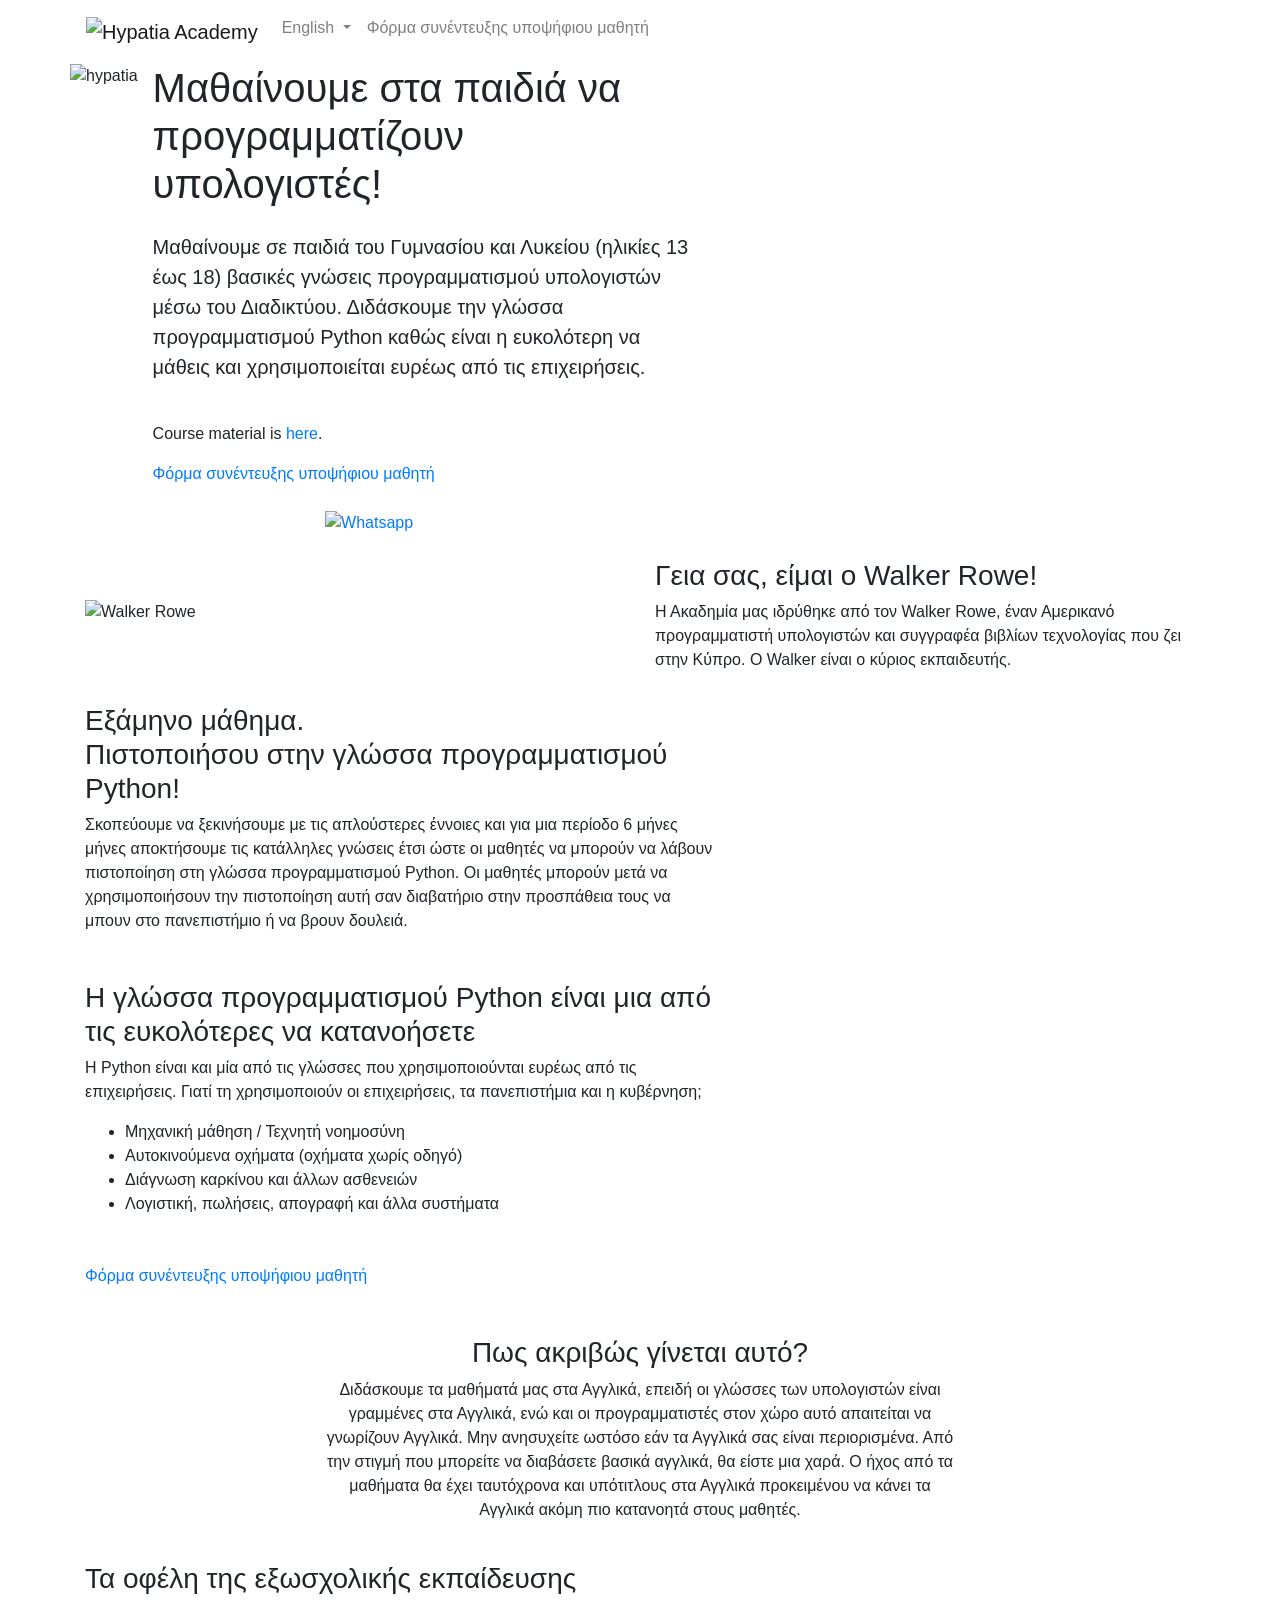
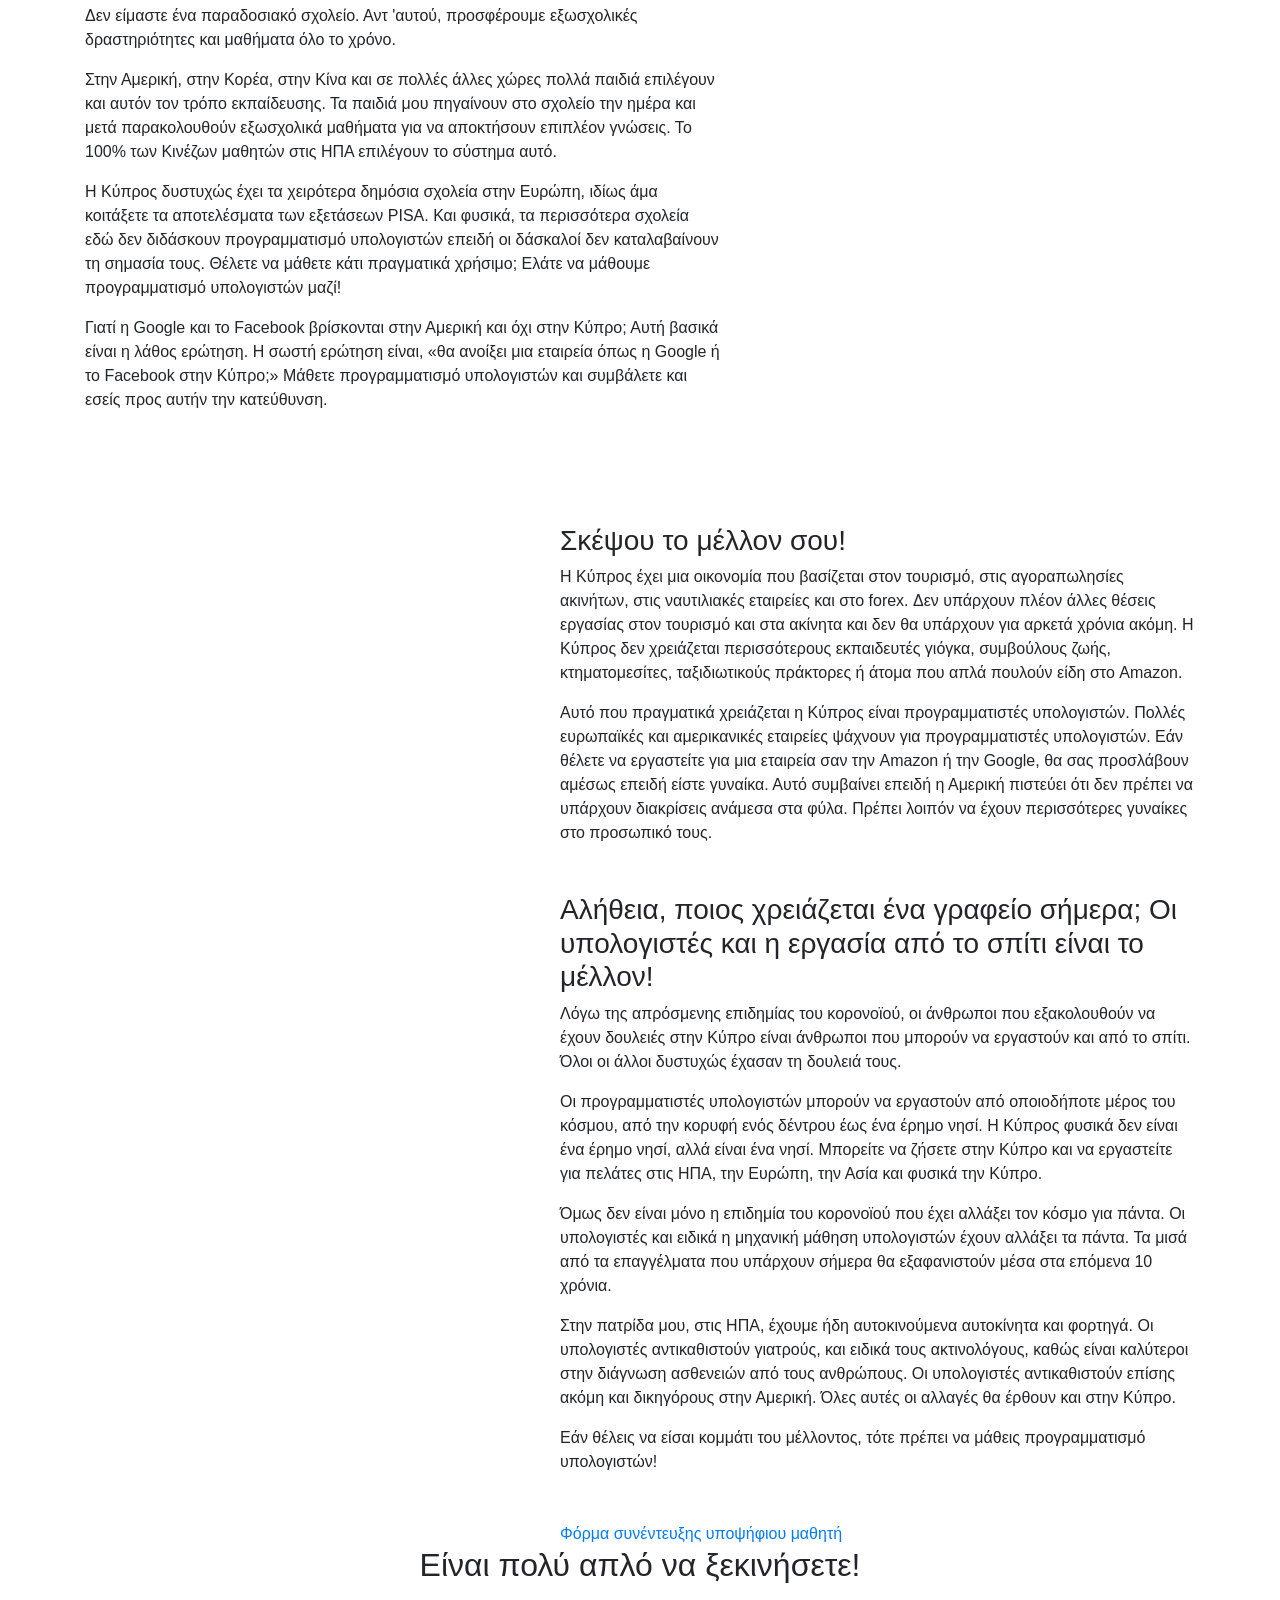
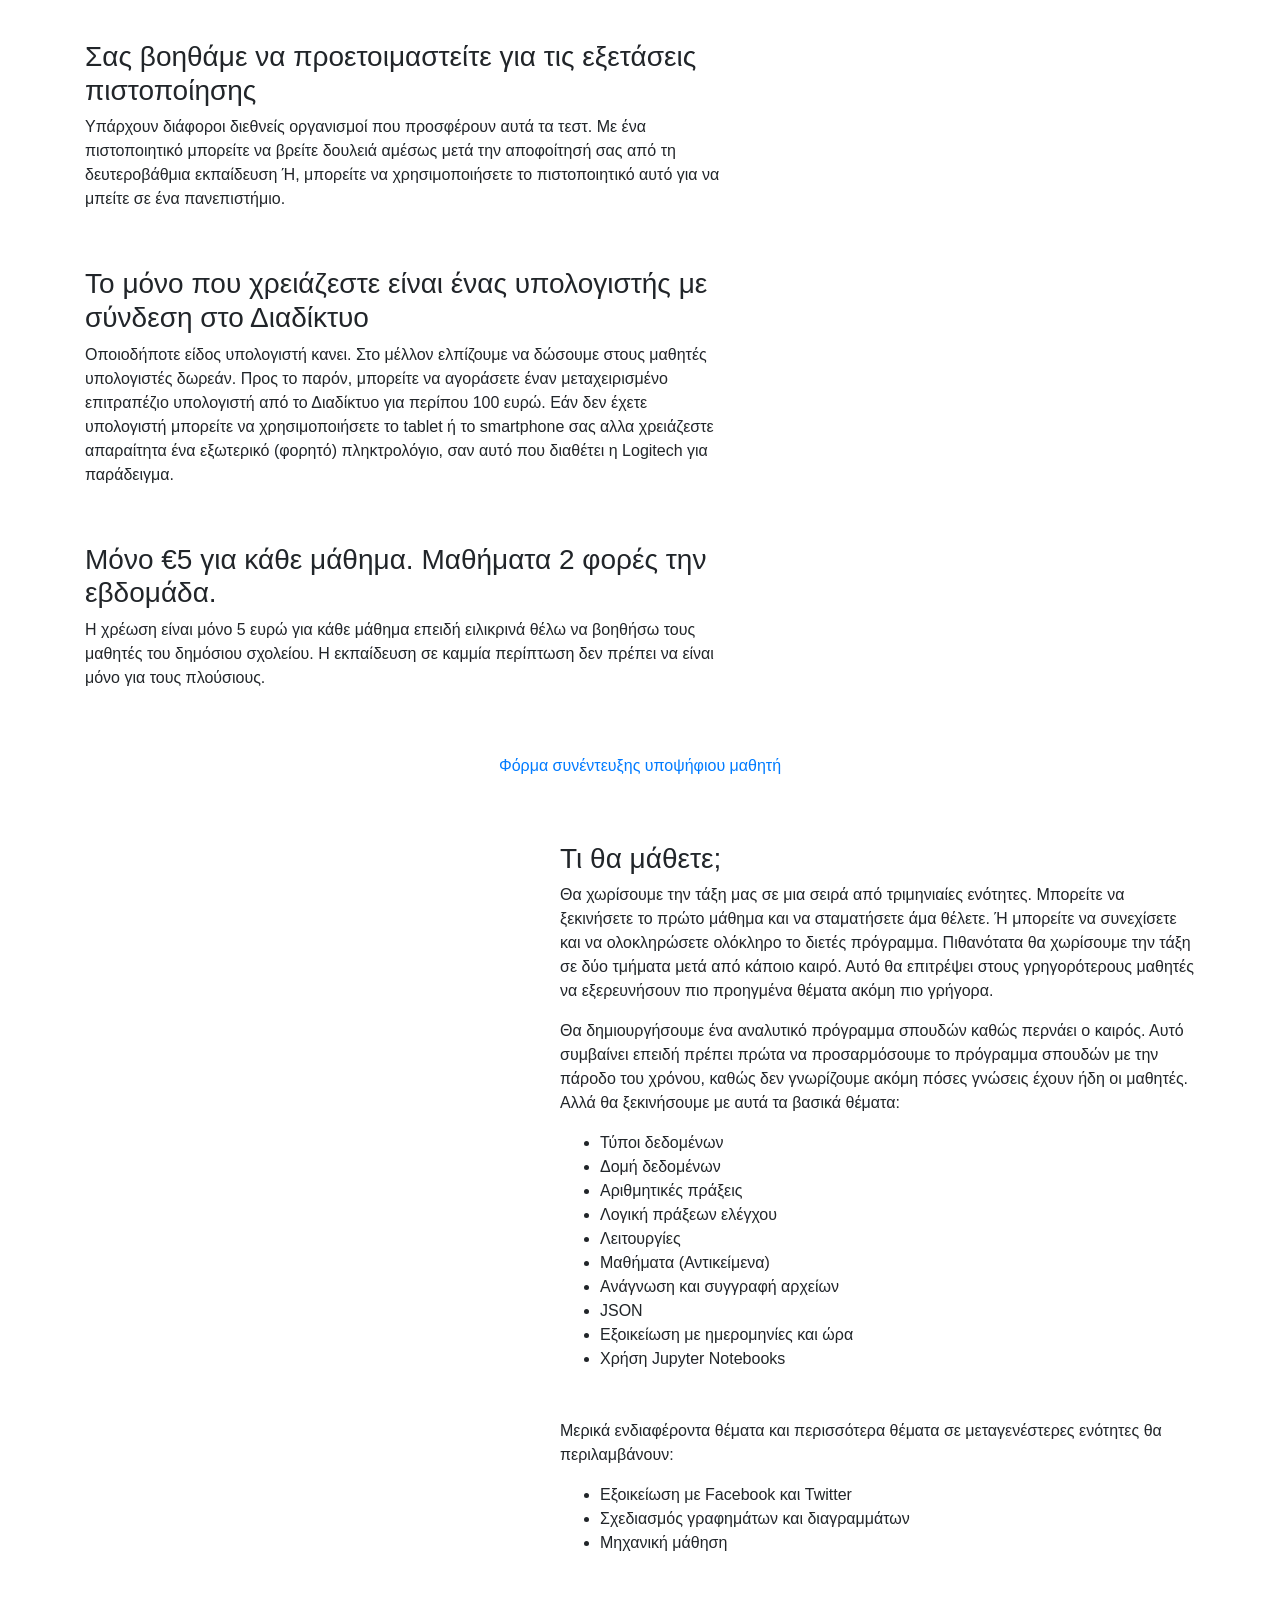
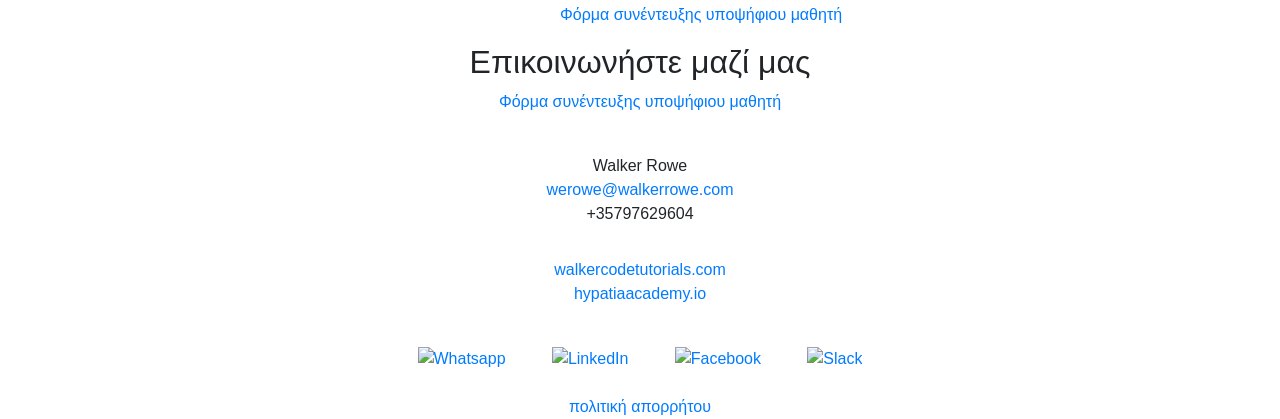
==== index.html @ 3df79c09 "Add files via upload" ====
<!doctype html>
<html lang="el">

<head>
    <!-- Required meta tags -->
    <meta charset="utf-8">
    <meta name="viewport" content="width=device-width, initial-scale=1, shrink-to-fit=no">

    <!-- Bootstrap CSS -->
    <link rel="stylesheet" href="https://stackpath.bootstrapcdn.com/bootstrap/4.4.1/css/bootstrap.min.css" integrity="sha384-Vkoo8x4CGsO3+Hhxv8T/Q5PaXtkKtu6ug5TOeNV6gBiFeWPGFN9MuhOf23Q9Ifjh" crossorigin="anonymous">

    <link rel="stylesheet" href="./css/style.css">

    <title>Hypatia Academy</title>
</head>

<body>
    <header class="bg-tan">
        <nav class="navbar navbar-light navbar-hypatia navbar-expand-md container">
            <a class="navbar-brand" href="#"><img src="./img/logo.png" alt="Hypatia Academy" class="img-fluid d-inline-block align-top"></a>
            <button class="navbar-toggler" type="button" data-toggle="collapse" data-target="#navbarSupportedContent" aria-controls="navbarSupportedContent" aria-expanded="false" aria-label="Toggle navigation">
                <span><svg viewBox="0 0 100 80" width="40" height="40" fill="#3d5a62">
                        <rect width="100" height="10"></rect>
                        <rect y="30" width="100" height="10"></rect>
                        <rect y="60" width="100" height="10"></rect>
                    </svg></span>
            </button>

            <div class="collapse navbar-collapse" id="navbarSupportedContent">
                <ul class="navbar-nav">
                    <li class="nav-item dropdown mb-2">
                        <a class="nav-link dropdown-toggle" href="#" id="navbarDropdown" role="button" data-toggle="dropdown" aria-haspopup="true" aria-expanded="false">
                            English
                        </a>
                        <div class="dropdown-menu" aria-labelledby="navbarDropdown">
                            <a class="dropdown-item active" href="index.html">Ελληνικά</a>
                            <a class="dropdown-item" href="./en/index.html">English</a>
                        </div>
                    </li>
                    <li class="nav-item">
                        <a class="nav-link signup" href="https://docs.google.com/forms/d/e/1FAIpQLSdunF0S2aaWxjip0yh989nvvklVRr_bDWnC74IjUHUV6cPUnQ/viewform" target="_blank">Φόρμα συνέντευξης υποψήφιου μαθητή</a>
                    </li>
                </ul>
            </div>
        </nav>
    </header>
    <main>
        <section class="bg-tan" id="hero">
            <div class="container">
                <div class="row">
                    <img src="./img/hypatia.png" alt="hypatia" class="img-hypatia">
                    <div class="col-12 col-lg-6 my-auto">
                        <h1>Μαθαίνουμε στα παιδιά να προγραμματίζουν υπολογιστές!</h1>
                        <p class="pt-3 pb-4 lead">Μαθαίνουμε σε παιδιά του Γυμνασίου και Λυκείου (ηλικίες 13 έως 18) βασικές γνώσεις προγραμματισμού υπολογιστών μέσω του Διαδικτύου. Διδάσκουμε την γλώσσα προγραμματισμού Python καθώς είναι η ευκολότερη να μάθεις και χρησιμοποιείται ευρέως από τις επιχειρήσεις.</p>
<p class="cta">Course material is <a href="https://github.com/werowe/HypatiaAcademy">here</a>.</p>
                        <a class="signup" href="https://docs.google.com/forms/d/e/1FAIpQLSdunF0S2aaWxjip0yh989nvvklVRr_bDWnC74IjUHUV6cPUnQ/viewform" target="_blank">Φόρμα συνέντευξης υποψήφιου μαθητή</a>
                   <div id="social" class="d-flex justify-content-between col-12 col-md-5 mx-auto mt-4">
                    <a href="https://wa.me/35797629604" target="_blank"><img src="../img/green-whatsapp.svg" alt="Whatsapp"></a> 
</div>
                </div>
            </div>
        </section>
        <section class="bg-blue">
            <div class="container">
                <div class="row">
                    <div class="col-9 col-lg-5 m-auto"><img src="./img/walker.jpeg" class="img-fluid" alt="Walker Rowe"></div>
                    <div class="col-12 col-lg-6 offset-lg-1 d-flex mt-4">
                        <div class="my-auto">
                            <h3>Γεια σας, είμαι ο Walker Rowe!</h3>
                            <p>Η Ακαδημία μας ιδρύθηκε από τον Walker Rowe, έναν Αμερικανό προγραμματιστή υπολογιστών και συγγραφέα βιβλίων τεχνολογίας που ζει στην Κύπρο. Ο Walker είναι ο κύριος εκπαιδευτής.</p>
                        </div>
                    </div>
                </div>
            </div>
        </section>
        <section id="python">
            <div class="container">
                <div class="row">
                    <div class="col-12 col-lg-7">
                        <div class="pt-3 pb-5">
                            <h3>Εξάμηνο μάθημα.<br>
                                Πιστοποιήσου στην γλώσσα προγραμματισμού Python!</h3>
                            <p>Σκοπεύουμε να ξεκινήσουμε με τις απλούστερες έννοιες και για μια περίοδο 6 μήνες μήνες αποκτήσουμε τις κατάλληλες γνώσεις έτσι ώστε οι μαθητές να μπορούν να λάβουν πιστοποίηση στη γλώσσα προγραμματισμού Python. Οι μαθητές μπορούν μετά να χρησιμοποιήσουν την πιστοποίηση αυτή σαν διαβατήριο στην προσπάθεια τους να μπουν στο πανεπιστήμιο ή να βρουν δουλειά.</p>
                            <h3 class="mt-5">Η γλώσσα προγραμματισμού Python είναι μια από τις ευκολότερες να κατανοήσετε</h3>
                            <p>Η Python είναι και μία από τις γλώσσες που χρησιμοποιούνται ευρέως από τις επιχειρήσεις. Γιατί τη χρησιμοποιούν οι επιχειρήσεις, τα πανεπιστήμια και η κυβέρνηση;</p>
                            <ul class="mb-5">
                                <li>Μηχανική μάθηση / Τεχνητή νοημοσύνη</li>
                                <li>Αυτοκινούμενα οχήματα (οχήματα χωρίς οδηγό)</li>
                                <li>Διάγνωση καρκίνου και άλλων ασθενειών</li>
                                <li>Λογιστική, πωλήσεις, απογραφή και άλλα συστήματα</li>
                            </ul>
                            <a class="signup" href="https://docs.google.com/forms/d/e/1FAIpQLSdunF0S2aaWxjip0yh989nvvklVRr_bDWnC74IjUHUV6cPUnQ/viewform" target="_blank">Φόρμα συνέντευξης υποψήφιου μαθητή</a>
                        </div>
                    </div>
 	<img src="img/girlcomputer.png" alt="" class="img-girl">
                </div>
            </div>
        </section>
        <section>
            <div class="container">
                <div class="row">
                    <div class="col-12 col-lg-7 text-center mx-auto">
                        <h3>Πως ακριβώς γίνεται αυτό?</h3>
                        <p>Διδάσκουμε τα μαθήματά μας στα Αγγλικά, επειδή οι γλώσσες των υπολογιστών είναι γραμμένες στα Αγγλικά, ενώ και οι προγραμματιστές στον χώρο αυτό απαιτείται να γνωρίζουν Αγγλικά. Μην ανησυχείτε ωστόσο εάν τα Αγγλικά σας είναι περιορισμένα. Από την στιγμή που μπορείτε να διαβάσετε βασικά αγγλικά, θα είστε μια χαρά. Ο ήχος από τα μαθήματα θα έχει ταυτόχρονα και υπότιτλους στα Αγγλικά προκειμένου να κάνει τα Αγγλικά ακόμη πιο κατανοητά στους μαθητές.</p>
                    </div>
                </div>
            </div>
        </section>
        <section id="benefits">
            <div class="container">
                <div class="row">
                    <div class="col-12 col-lg-7">
                        <div class="pt-4 pb-5">
                            <h3>Τα οφέλη της εξωσχολικής εκπαίδευσης</h3>
                            <p>Δεν είμαστε ένα παραδοσιακό σχολείο. Αντ 'αυτού, προσφέρουμε εξωσχολικές δραστηριότητες και μαθήματα όλο το χρόνο. </p>
                            <p>Στην Αμερική, στην Κορέα, στην Κίνα και σε πολλές άλλες χώρες πολλά παιδιά επιλέγουν και αυτόν τον τρόπο εκπαίδευσης. Τα παιδιά μου πηγαίνουν στο σχολείο την ημέρα και μετά παρακολουθούν εξωσχολικά μαθήματα για να αποκτήσουν επιπλέον γνώσεις. Το 100% των Κινέζων μαθητών στις ΗΠΑ επιλέγουν το σύστημα αυτό.</p>
                            <p>Η Κύπρος δυστυχώς έχει τα χειρότερα δημόσια σχολεία στην Ευρώπη, ιδίως άμα κοιτάξετε τα αποτελέσματα των εξετάσεων PISA. Και φυσικά, τα περισσότερα σχολεία εδώ δεν διδάσκουν προγραμματισμό υπολογιστών επειδή οι δάσκαλοί δεν καταλαβαίνουν τη σημασία τους. Θέλετε να μάθετε κάτι πραγματικά χρήσιμο; Ελάτε να μάθουμε προγραμματισμό υπολογιστών μαζί!</p>
                            <p>Γιατί η Google και το Facebook βρίσκονται στην Αμερική και όχι στην Κύπρο; Αυτή βασικά είναι η λάθος ερώτηση. Η σωστή ερώτηση είναι, «θα ανοίξει μια εταιρεία όπως η Google ή το Facebook στην Κύπρο;» Μάθετε προγραμματισμό υπολογιστών και συμβάλετε και εσείς προς αυτήν την κατεύθυνση.</p>
                        </div>
                    </div>
 	<img src="img/girlcoder.png" alt="" class="img-girl">
                </div>
            </div>
        </section>
        <section id="future">
            <img src="img/teenager.png" alt="" class="img-left">
            <div class="container">
                <div class="row">
                    <div class="col-12 col-lg-7 ml-auto">
                        <div class="pt-4">
                            <h3>Σκέψου το μέλλον σου!</h3>
                            <p>Η Κύπρος έχει μια οικονομία που βασίζεται στον τουρισμό, στις αγοραπωλησίες ακινήτων, στις ναυτιλιακές εταιρείες και στο forex. Δεν υπάρχουν πλέον άλλες θέσεις εργασίας στον τουρισμό και στα ακίνητα και δεν θα υπάρχουν για αρκετά χρόνια ακόμη. Η Κύπρος δεν χρειάζεται περισσότερους εκπαιδευτές γιόγκα, συμβούλους ζωής, κτηματομεσίτες, ταξιδιωτικούς πράκτορες ή άτομα που απλά πουλούν είδη στο Amazon.</p>
                            <p>Αυτό που πραγματικά χρειάζεται η Κύπρος είναι προγραμματιστές υπολογιστών. Πολλές ευρωπαϊκές και αμερικανικές εταιρείες ψάχνουν για προγραμματιστές υπολογιστών. Εάν θέλετε να εργαστείτε για μια εταιρεία σαν την Amazon ή την Google, θα σας προσλάβουν αμέσως επειδή είστε γυναίκα. Αυτό συμβαίνει επειδή η Αμερική πιστεύει ότι δεν πρέπει να υπάρχουν διακρίσεις ανάμεσα στα φύλα. Πρέπει λοιπόν να έχουν περισσότερες γυναίκες στο προσωπικό τους.</p>
                            <h3 class="mt-5">Αλήθεια, ποιος χρειάζεται ένα γραφείο σήμερα; Οι υπολογιστές και η εργασία από το σπίτι είναι το μέλλον!</h3>
                            <p>Λόγω της απρόσμενης επιδημίας του κορονοϊού, οι άνθρωποι που εξακολουθούν να έχουν δουλειές στην Κύπρο είναι άνθρωποι που μπορούν να εργαστούν και από το σπίτι. Όλοι οι άλλοι δυστυχώς έχασαν τη δουλειά τους.
                            </p>
                            <p>Οι προγραμματιστές υπολογιστών μπορούν να εργαστούν από οποιοδήποτε μέρος του κόσμου, από την κορυφή ενός δέντρου έως ένα έρημο νησί. Η Κύπρος φυσικά δεν είναι ένα έρημο νησί, αλλά είναι ένα νησί. Μπορείτε να ζήσετε στην Κύπρο και να εργαστείτε για πελάτες στις ΗΠΑ, την Ευρώπη, την Ασία και φυσικά την Κύπρο.</p>
                            <p>Όμως δεν είναι μόνο η επιδημία του κορονοϊού που έχει αλλάξει τον κόσμο για πάντα. Οι υπολογιστές και ειδικά η μηχανική μάθηση υπολογιστών έχουν αλλάξει τα πάντα. Τα μισά από τα επαγγέλματα που υπάρχουν σήμερα θα εξαφανιστούν μέσα στα επόμενα 10 χρόνια.</p>
                            <p>Στην πατρίδα μου, στις ΗΠΑ, έχουμε ήδη αυτοκινούμενα αυτοκίνητα και φορτηγά. Οι υπολογιστές αντικαθιστούν γιατρούς, και ειδικά τους ακτινολόγους, καθώς είναι καλύτεροι στην διάγνωση ασθενειών από τους ανθρώπους. Οι υπολογιστές αντικαθιστούν επίσης ακόμη και δικηγόρους στην Αμερική. Όλες αυτές οι αλλαγές θα έρθουν και στην Κύπρο.</p>
                            <p class="mb-5">Εάν θέλεις να είσαι κομμάτι του μέλλοντος, τότε πρέπει να μάθεις προγραμματισμό υπολογιστών!</p>
                            <a class="signup" href="https://docs.google.com/forms/d/e/1FAIpQLSdunF0S2aaWxjip0yh989nvvklVRr_bDWnC74IjUHUV6cPUnQ/viewform" target="_blank">Φόρμα συνέντευξης υποψήφιου μαθητή</a>
                        </div>
                    </div>
                </div>
            </div>
        </section>
        <section id="start" class="bg-blue">
            <div class="container">
                <div class="row">
                    <div class="col-12 col-lg-5 text-center mx-auto mb-4">
                        <h2>Είναι πολύ απλό να ξεκινήσετε!</h2>
                    </div>
                </div>
                <div class="row">
                    <div class="col-12 col-lg-7">
                        <div class="pt-4 pb-4">
                            <h3>Σας βοηθάμε να προετοιμαστείτε για τις εξετάσεις πιστοποίησης</h3>
                            <p>Υπάρχουν διάφοροι διεθνείς οργανισμοί που προσφέρουν αυτά τα τεστ. Με ένα πιστοποιητικό μπορείτε να βρείτε δουλειά αμέσως μετά την αποφοίτησή σας από τη δευτεροβάθμια εκπαίδευση Ή, μπορείτε να χρησιμοποιήσετε το πιστοποιητικό αυτό για να μπείτε σε ένα πανεπιστήμιο.</p>
                        </div>
                        <div class="pt-3 pb-4">
                            <h3>Το μόνο που χρειάζεστε είναι ένας υπολογιστής με σύνδεση στο Διαδίκτυο</h3>
                            <p>Οποιοδήποτε είδος υπολογιστή κανει. Στο μέλλον ελπίζουμε να δώσουμε στους μαθητές υπολογιστές δωρεάν. Προς το παρόν, μπορείτε να αγοράσετε έναν μεταχειρισμένο επιτραπέζιο υπολογιστή από το Διαδίκτυο για περίπου 100 ευρώ. Εάν δεν έχετε υπολογιστή μπορείτε να χρησιμοποιήσετε το tablet ή το smartphone σας αλλα χρειάζεστε απαραίτητα ένα εξωτερικό (φορητό) πληκτρολόγιο, σαν αυτό που διαθέτει η Logitech για παράδειγμα.</p>
                        </div>
                        <div class="pt-3 pb-5">
                            <h3>Μόνο €5 για κάθε μάθημα. Μαθήματα 2 φορές την εβδομάδα.</h3>
                            <p>Η χρέωση είναι μόνο 5 ευρώ για κάθε μάθημα επειδή ειλικρινά θέλω να βοηθήσω τους μαθητές του δημόσιου σχολείου. Η εκπαίδευση σε καμμία περίπτωση δεν πρέπει να είναι μόνο για τους πλούσιους.</p>
                        </div>
                    </div>
                    <div class="col-12 text-center">
                        <a class="signup" href="https://docs.google.com/forms/d/e/1FAIpQLSdunF0S2aaWxjip0yh989nvvklVRr_bDWnC74IjUHUV6cPUnQ/viewform" target="_blank">Φόρμα συνέντευξης υποψήφιου μαθητή</a>
                    </div>
                </div>
            </div>
            <img src="img/student3.png" alt="" class="img-right rectangle">
        </section>
        <section id="learn">
            <img src="img/laptop2.png" alt="" class="img-left">
            <div class="container">
                <div class="row">
                    <div class="col-12 col-lg-7 ml-auto">
                        <div class="py-3">
                            <h3>Τι θα μάθετε;</h3>
                            <p>Θα χωρίσουμε την τάξη μας σε μια σειρά από τριμηνιαίες ενότητες. Μπορείτε να ξεκινήσετε το πρώτο μάθημα και να σταματήσετε άμα θέλετε. Ή μπορείτε να συνεχίσετε και να ολοκληρώσετε ολόκληρο το διετές πρόγραμμα. Πιθανότατα θα χωρίσουμε την τάξη σε δύο τμήματα μετά από κάποιο καιρό. Αυτό θα επιτρέψει στους γρηγορότερους μαθητές να εξερευνήσουν πιο προηγμένα θέματα ακόμη πιο γρήγορα.</p>
                            <p>Θα δημιουργήσουμε ένα αναλυτικό πρόγραμμα σπουδών καθώς περνάει ο καιρός. Αυτό συμβαίνει επειδή πρέπει πρώτα να προσαρμόσουμε το πρόγραμμα σπουδών με την πάροδο του χρόνου, καθώς δεν γνωρίζουμε ακόμη πόσες γνώσεις έχουν ήδη οι μαθητές. Αλλά θα ξεκινήσουμε με αυτά τα βασικά θέματα:</p>
                            <ul class="mb-5">
                                <li>Τύποι δεδομένων</li>
                                <li>Δομή δεδομένων</li>
                                <li>Αριθμητικές πράξεις </li>
                                <li>Λογική πράξεων ελέγχου</li>
                                <li>Λειτουργίες</li>
                                <li>Μαθήματα (Αντικείμενα)</li>
                                <li>Ανάγνωση και συγγραφή αρχείων</li>
                                <li>JSON</li>
                                <li>Εξοικείωση με ημερομηνίες και ώρα</li>
                                <li>Χρήση Jupyter Notebooks </li>
                            </ul>
                            <p>Μερικά ενδιαφέροντα θέματα και περισσότερα θέματα σε μεταγενέστερες ενότητες θα περιλαμβάνουν:</p>
                            <ul class="mb-5">
                                <li>Εξοικείωση με Facebook και Twitter</li>
                                <li>Σχεδιασμός γραφημάτων και διαγραμμάτων</li>
                                <li>Μηχανική μάθηση</li>
                            </ul>
                            <a class="signup" href="https://docs.google.com/forms/d/e/1FAIpQLSdunF0S2aaWxjip0yh989nvvklVRr_bDWnC74IjUHUV6cPUnQ/viewform" target="_blank">Φόρμα συνέντευξης υποψήφιου μαθητή</a>
                        </div>
                    </div>
                </div>
            </div>
        </section>
    </main>
    <footer class="bg-tan">
        <div class="container">
            <div class="row text-center">
                <div class="col-12 mb-4">
                    <h2>Επικοινωνήστε μαζί μας</h2>
                    <a class="signup" href="https://docs.google.com/forms/d/e/1FAIpQLSdunF0S2aaWxjip0yh989nvvklVRr_bDWnC74IjUHUV6cPUnQ/viewform" target="_blank">Φόρμα συνέντευξης υποψήφιου μαθητή</a>
                </div>
                <div class="col-12 py-3">
                    <p>Walker Rowe<br>
                        <a href="mailto:werowe@walkerrowe.com">werowe@walkerrowe.com</a><br>
                        +35797629604</p>
                    <div class="pt-3"><a href="http://walkercodetutorials.com/" class="d-block" target="_blank">walkercodetutorials.com</a>
                        <a href="http://hypatiaacademy.io/" class="d-block" target="_blank">hypatiaacademy.io</a></div>
                </div>
                <div id="social" class="d-flex justify-content-between col-12 col-md-5 mx-auto mt-4">
                    <a href="https://wa.me/35797629604" target="_blank"><img src="./img/whatsapp.svg" alt="Whatsapp"></a>
                    <a href="https://www.linkedin.com/in/walkerrowe/" target="_blank"><img src="./img/linkedin.svg" alt="LinkedIn"></a>
                    <a href="https://www.facebook.com/hypatiaacademycyprus" target="_blank"><img src="./img/facebook.svg" alt="Facebook"></a>
                    <a href="https://hypatiaacademycyprus.slack.com/" target="_blank"><img src="./img/slack.svg" alt="Slack"></a>
                </div>
                <div class="col-12 mt-4">
                    <a href="./privacy.html">πολιτική απορρήτου</a></div>
            </div>
        </div>
    </footer>

    <!-- Optional JavaScript -->
    <!-- jQuery first, then Popper.js, then Bootstrap JS -->
    <script src="https://code.jquery.com/jquery-3.4.1.slim.min.js" integrity="sha384-J6qa4849blE2+poT4WnyKhv5vZF5SrPo0iEjwBvKU7imGFAV0wwj1yYfoRSJoZ+n" crossorigin="anonymous"></script>
    <script src="https://cdn.jsdelivr.net/npm/popper.js@1.16.0/dist/umd/popper.min.js" integrity="sha384-Q6E9RHvbIyZFJoft+2mJbHaEWldlvI9IOYy5n3zV9zzTtmI3UksdQRVvoxMfooAo" crossorigin="anonymous"></script>
    <script src="https://stackpath.bootstrapcdn.com/bootstrap/4.4.1/js/bootstrap.min.js" integrity="sha384-wfSDF2E50Y2D1uUdj0O3uMBJnjuUD4Ih7YwaYd1iqfktj0Uod8GCExl3Og8ifwB6" crossorigin="anonymous"></script>
</body>

</html>
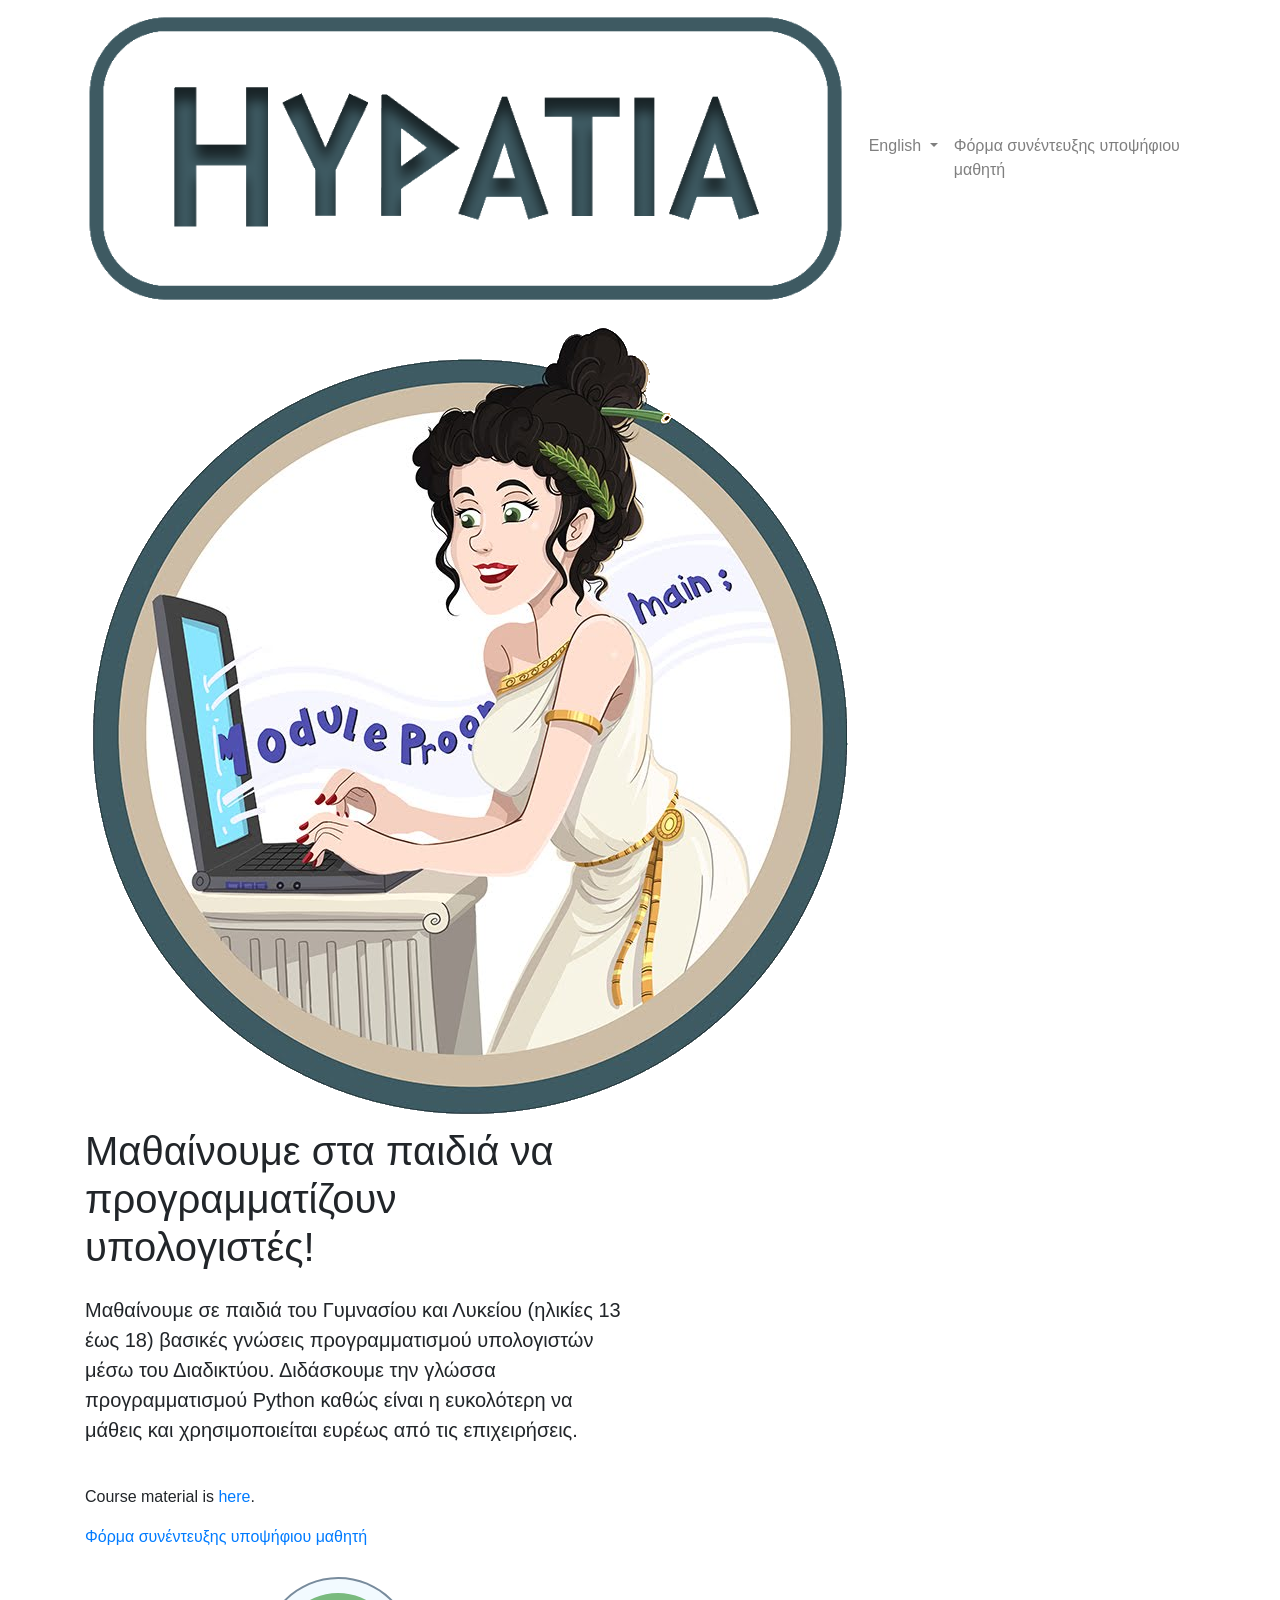
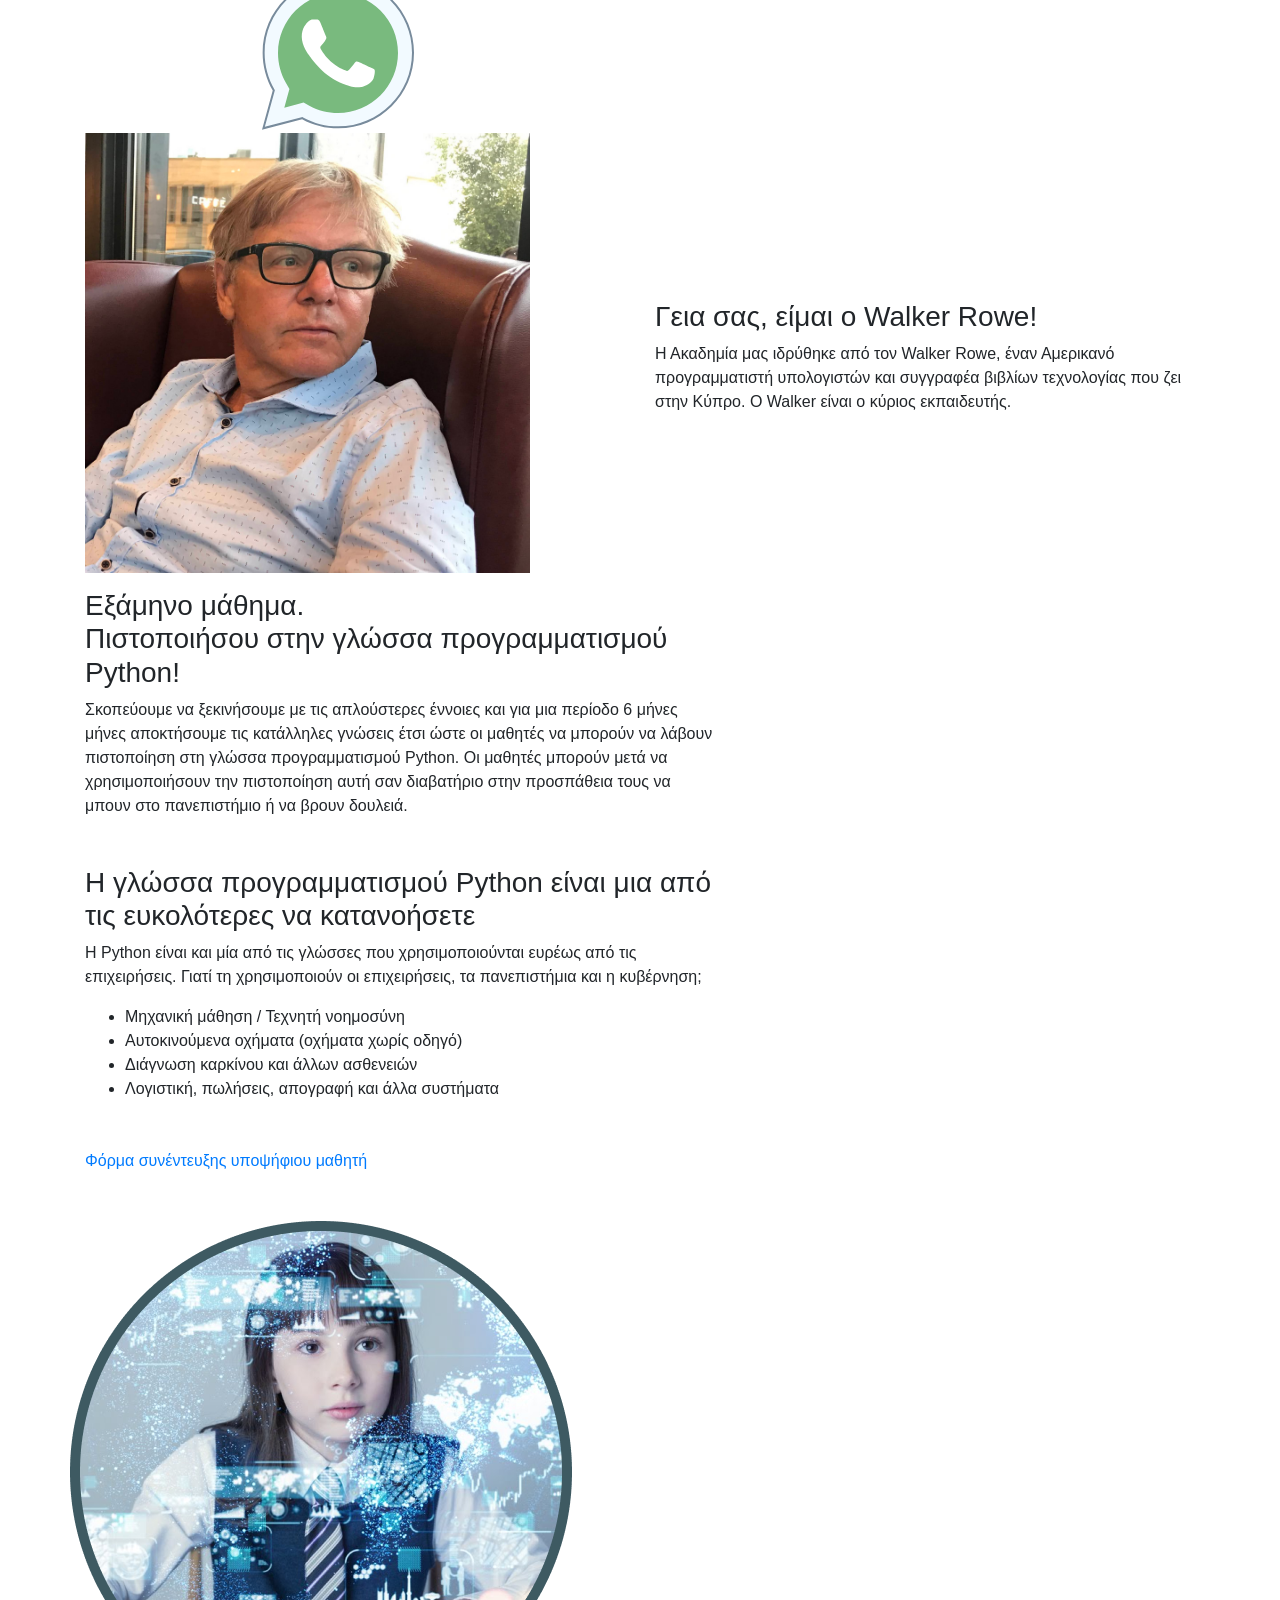
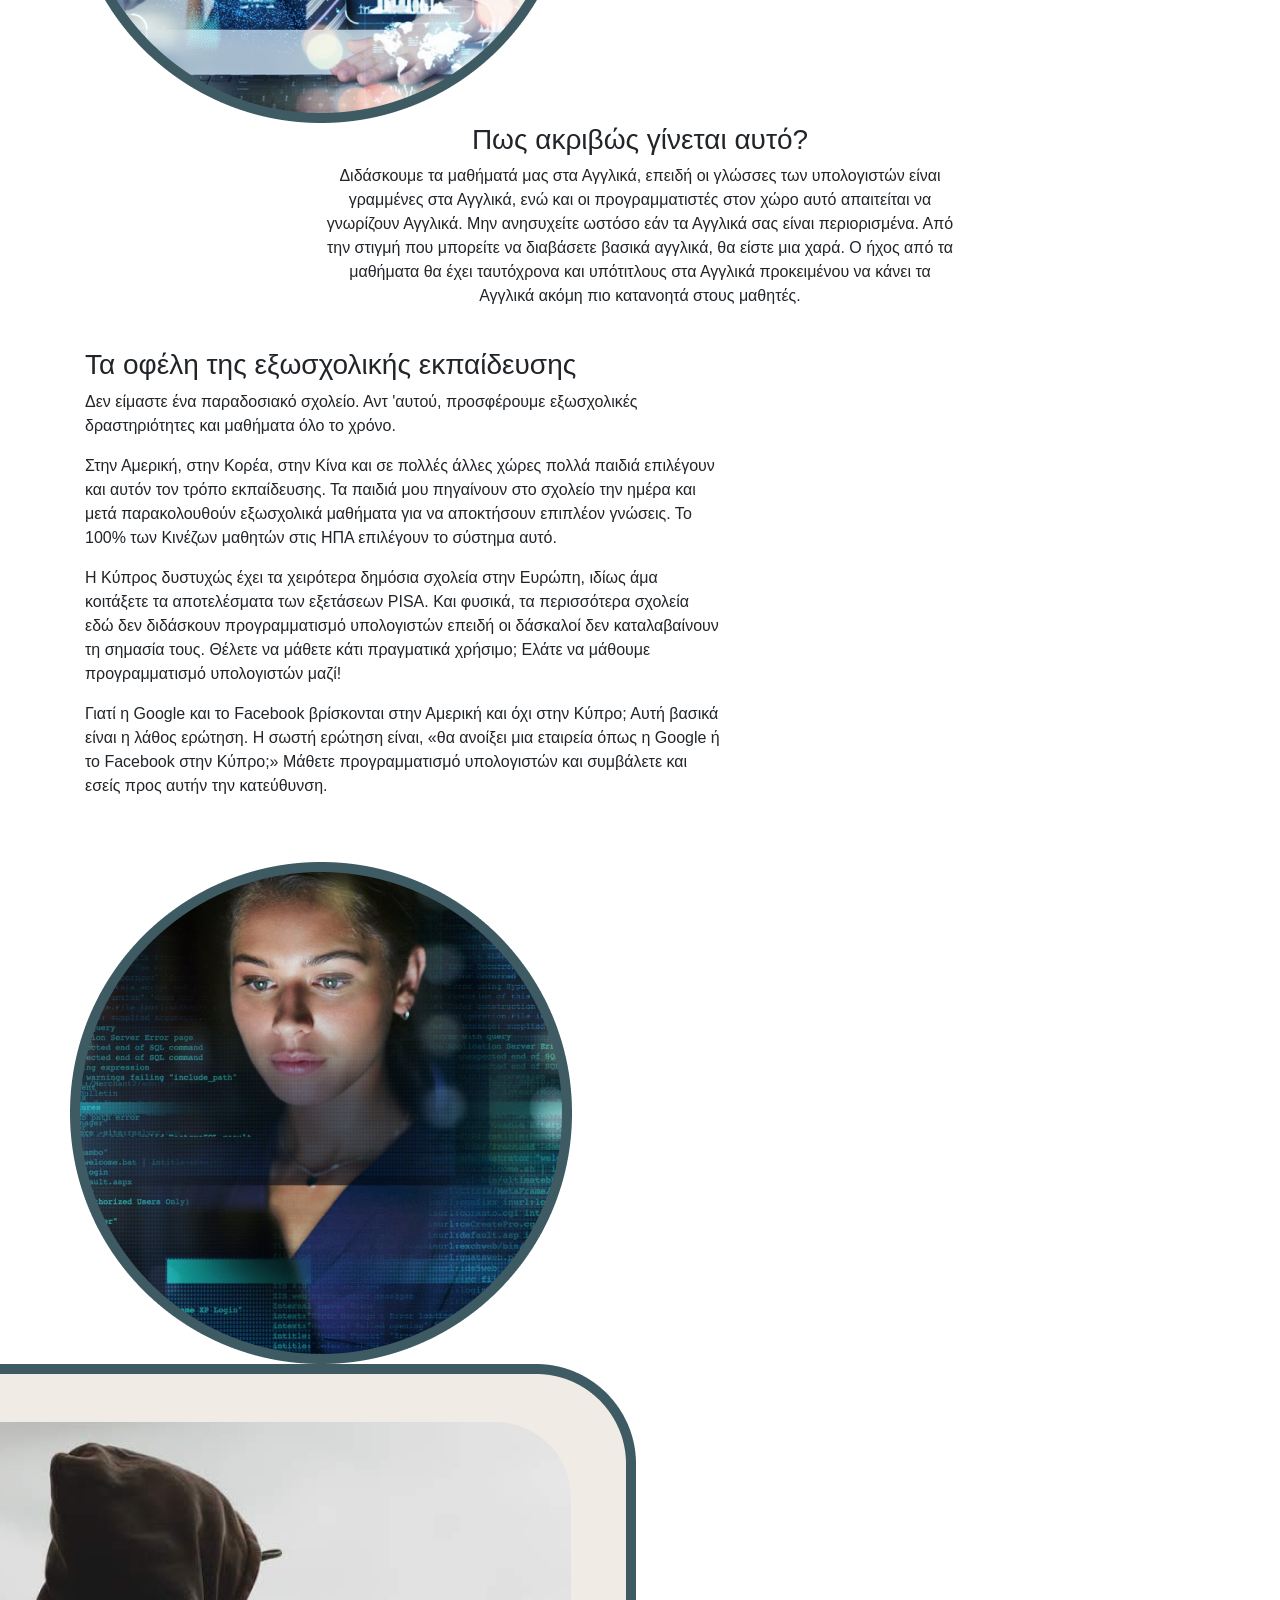
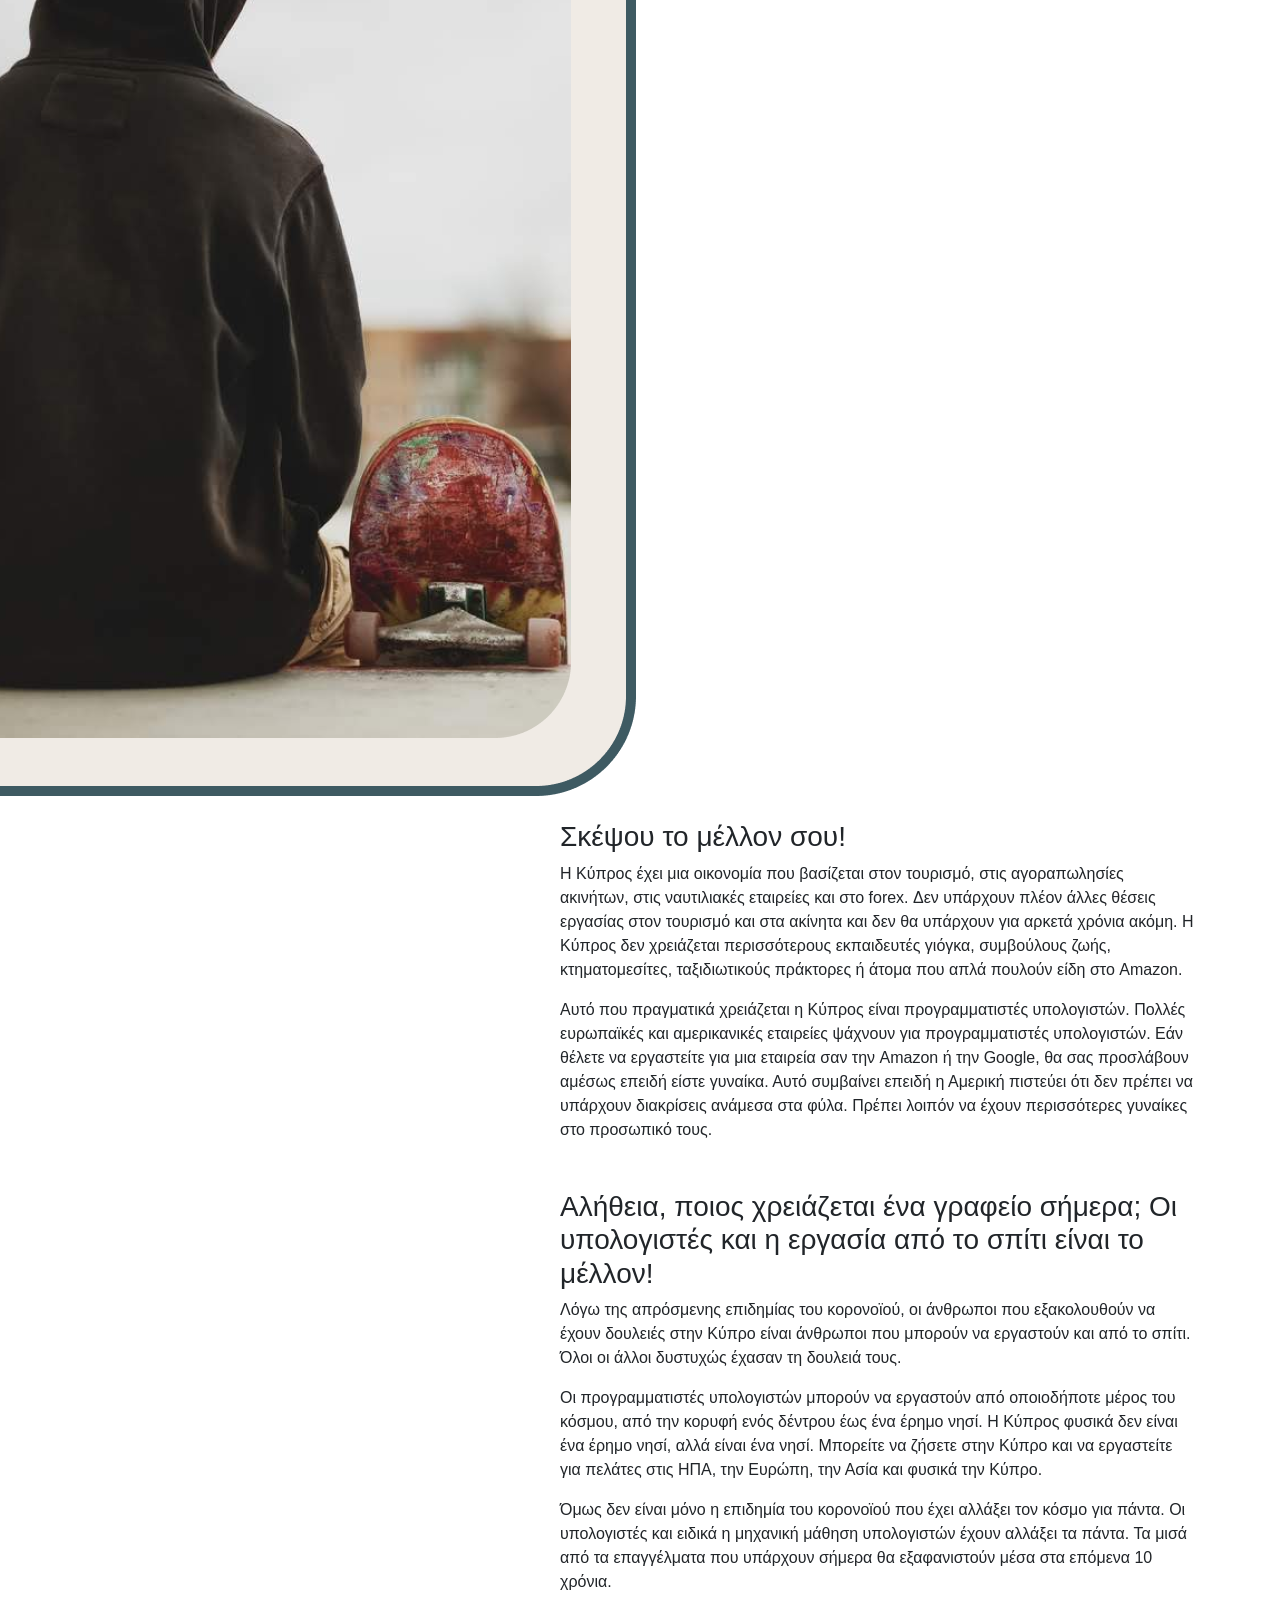
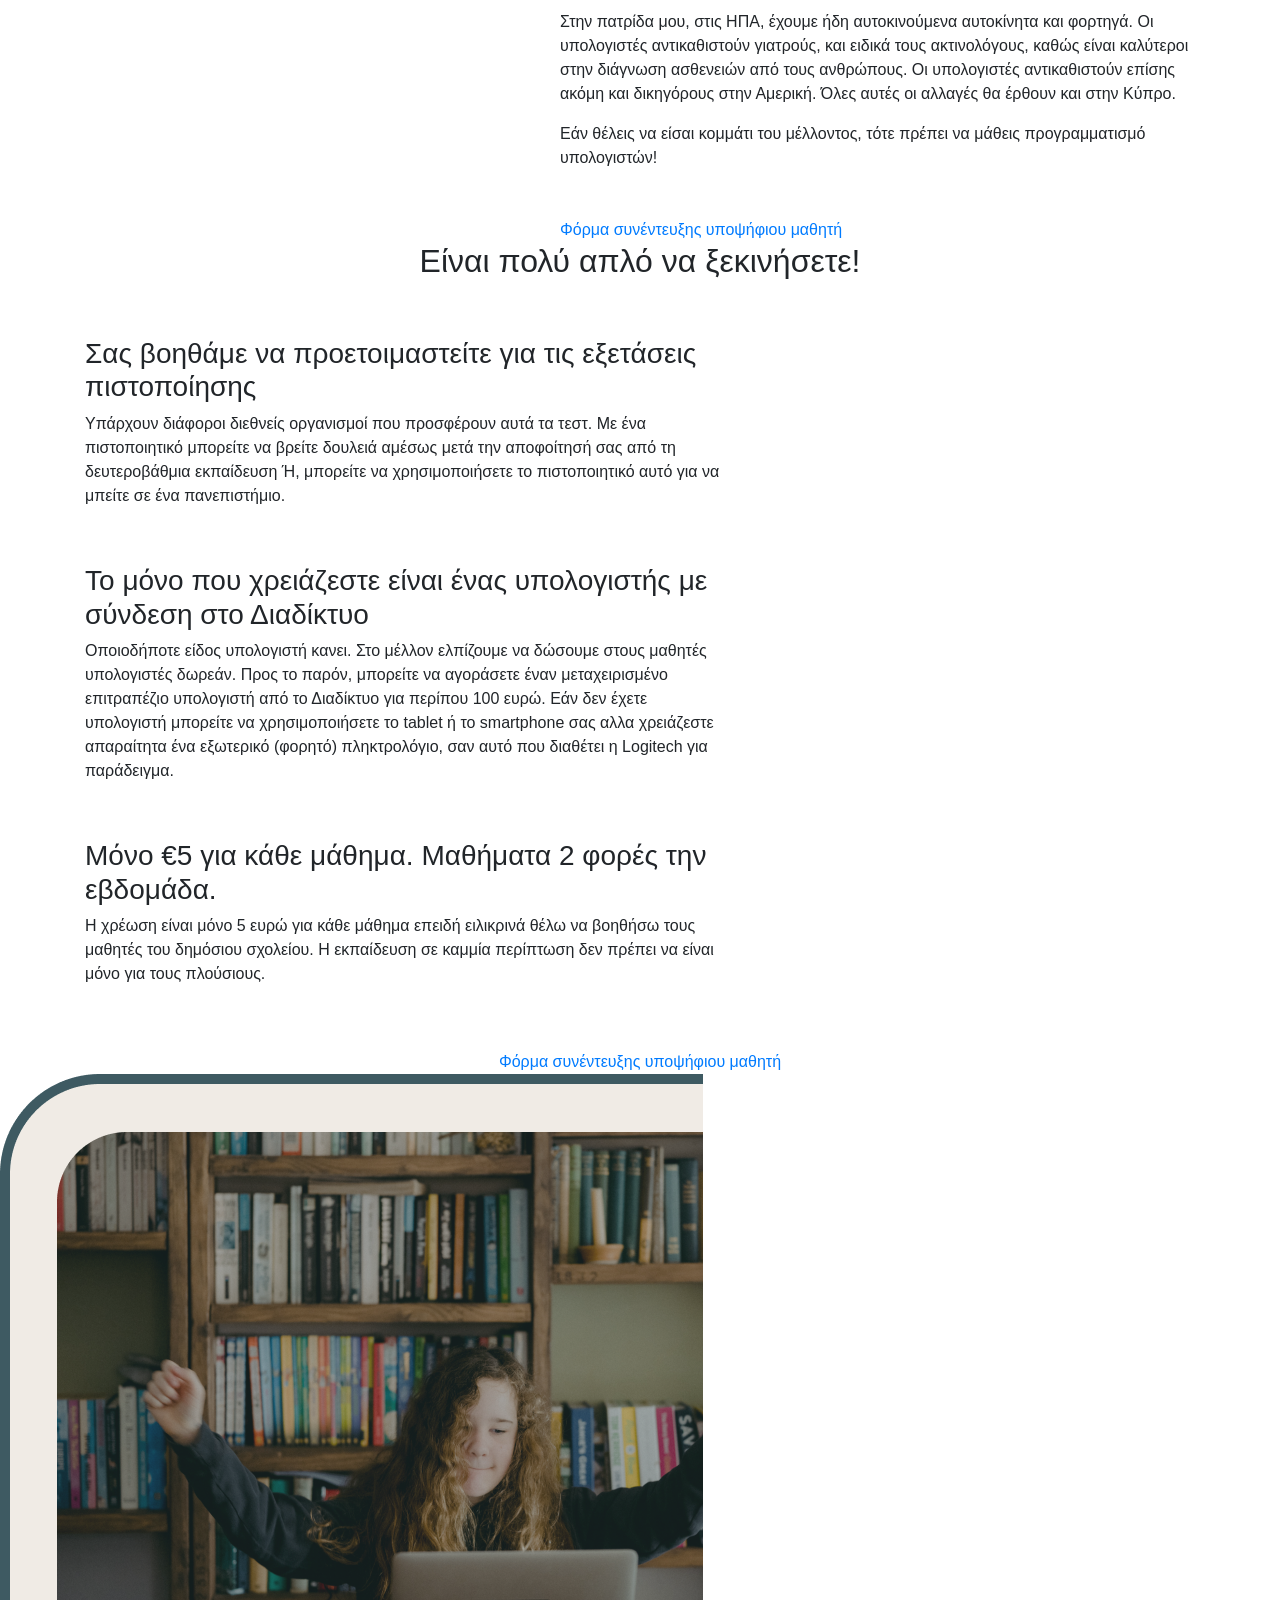
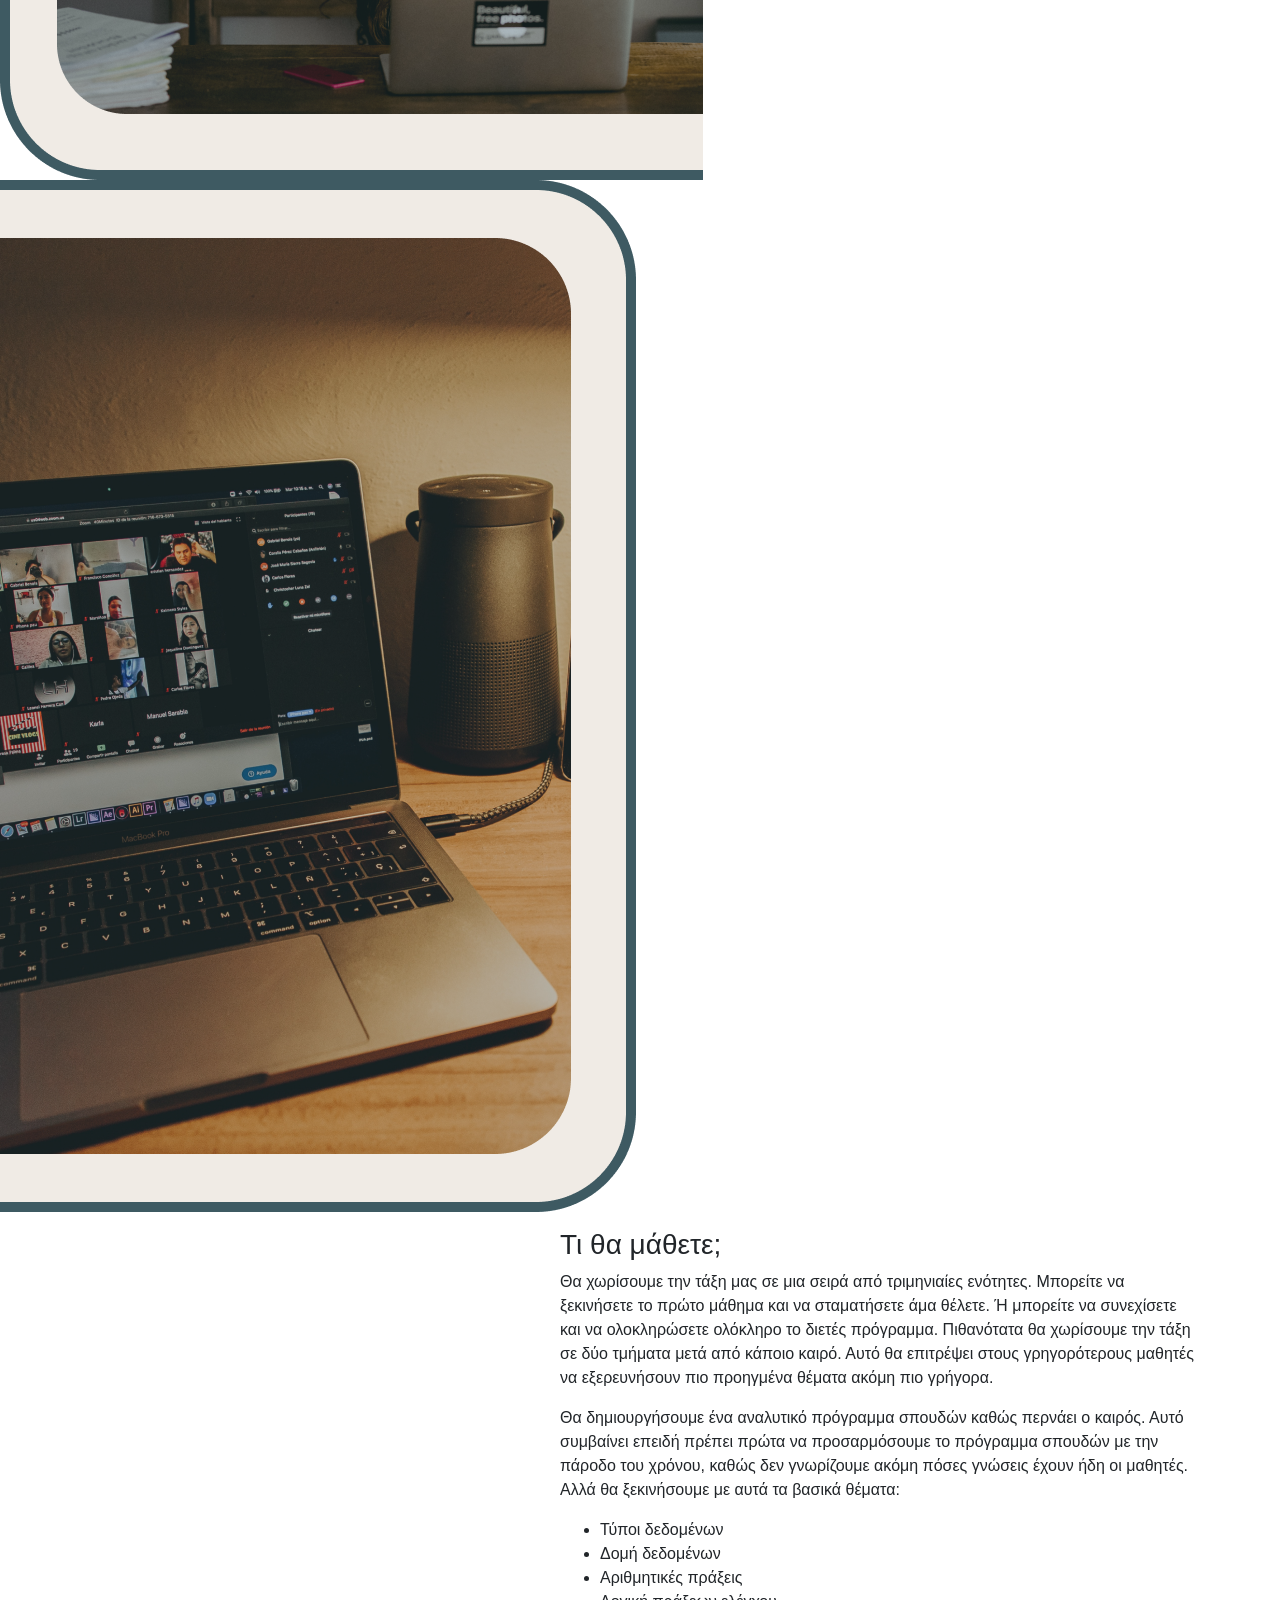
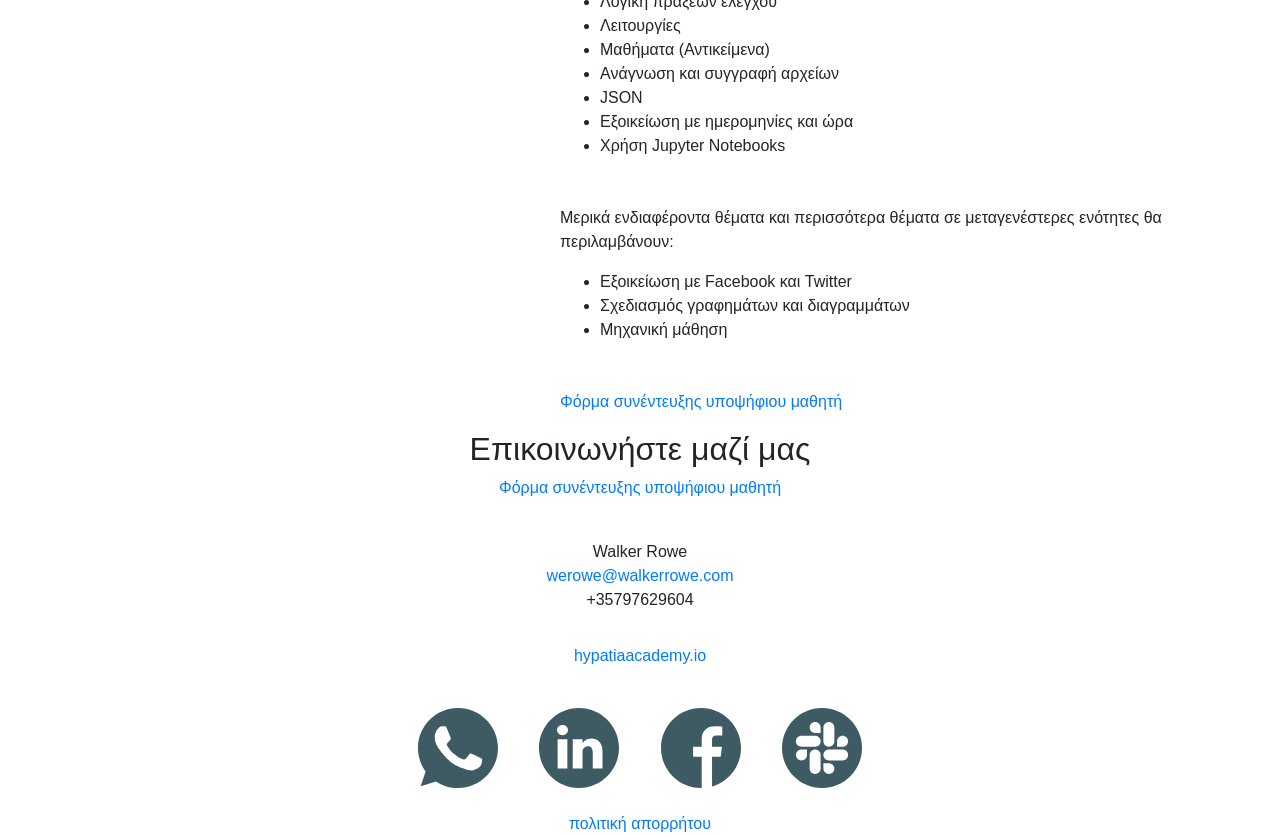
==== commit 4cb9709a: "Update index.html" ====
--- a/index.html
+++ b/index.html
@@ -218,8 +218,9 @@
                     <p>Walker Rowe<br>
                         <a href="mailto:werowe@walkerrowe.com">werowe@walkerrowe.com</a><br>
                         +35797629604</p>
-                    <div class="pt-3"><a href="http://walkercodetutorials.com/" class="d-block" target="_blank">walkercodetutorials.com</a>
-                        <a href="http://hypatiaacademy.io/" class="d-block" target="_blank">hypatiaacademy.io</a></div>
+                    <div class="pt-3">
+                        <a href="http://hypatiaacademy.io/" class="d-block" target="_blank">hypatiaacademy.io</a>
+                    </div>
                 </div>
                 <div id="social" class="d-flex justify-content-between col-12 col-md-5 mx-auto mt-4">
                     <a href="https://wa.me/35797629604" target="_blank"><img src="./img/whatsapp.svg" alt="Whatsapp"></a>
@@ -241,3 +242,4 @@
 </body>
 
 </html>
+
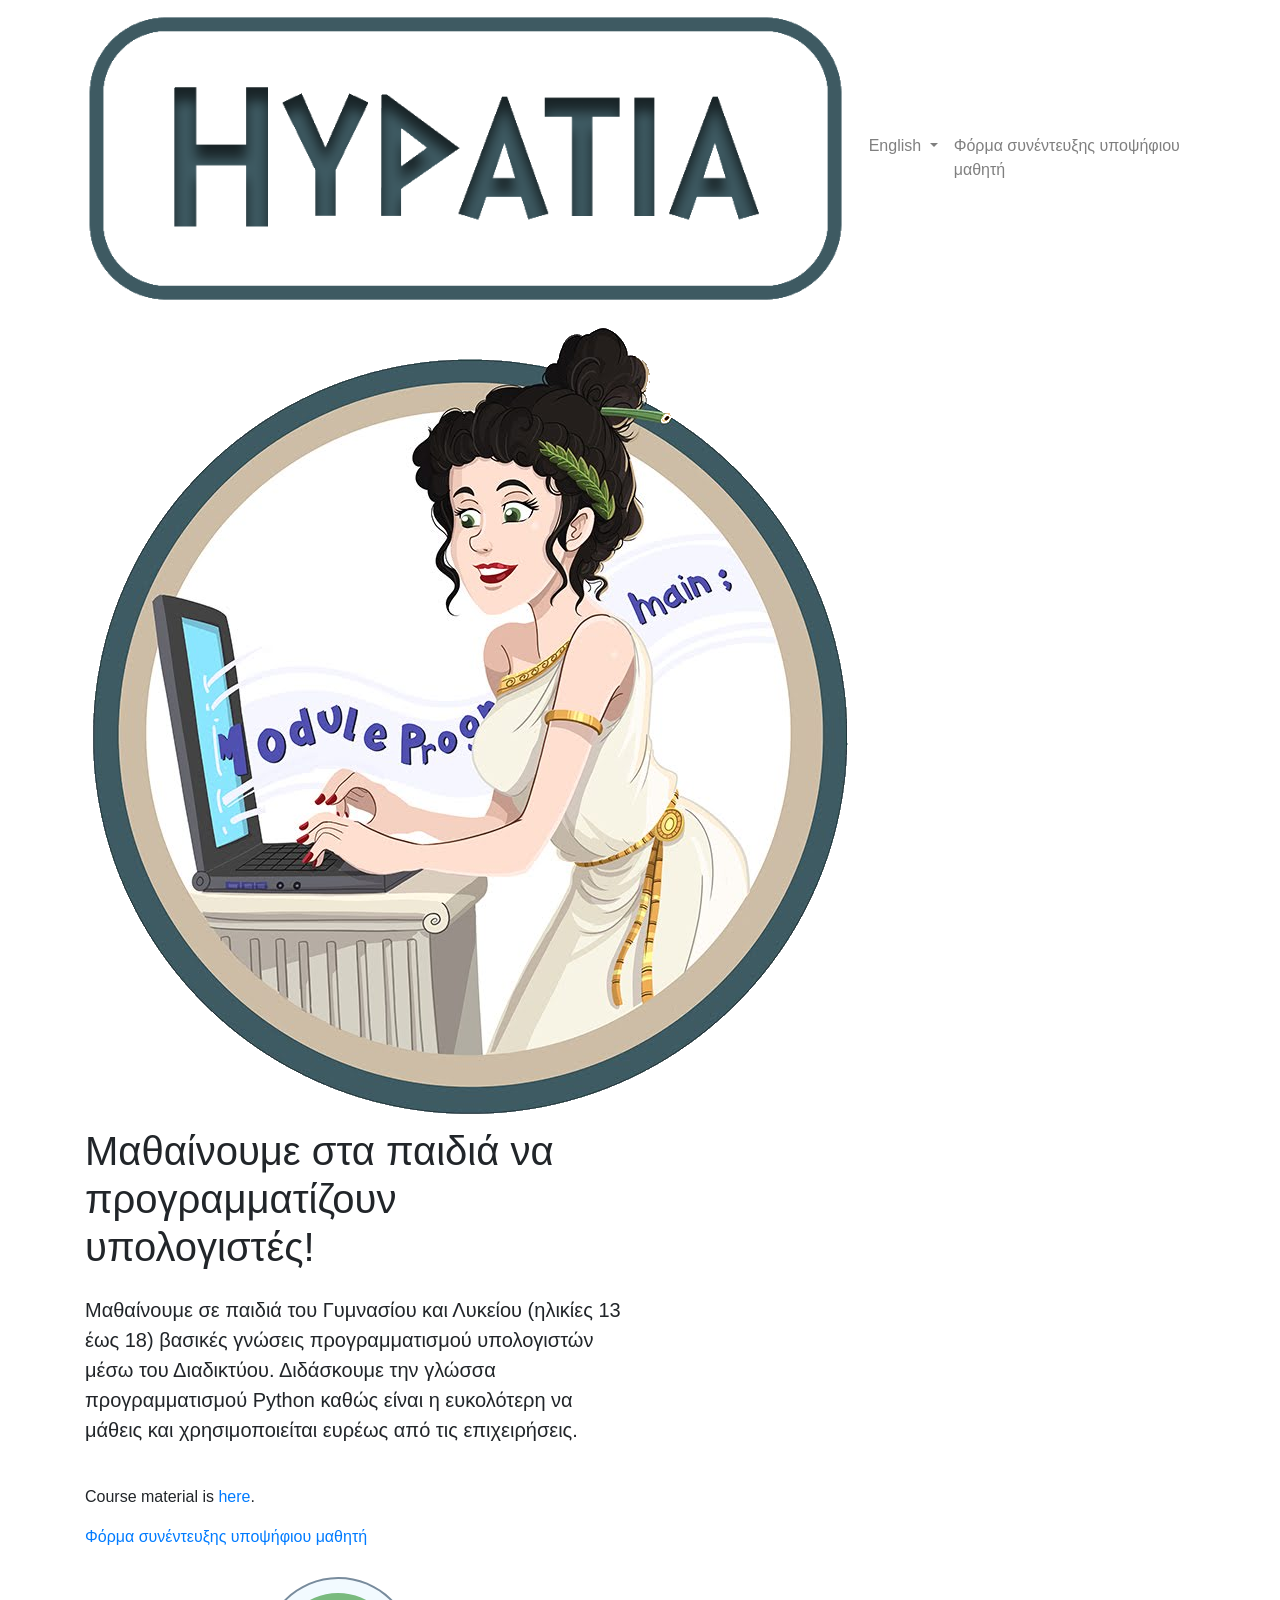
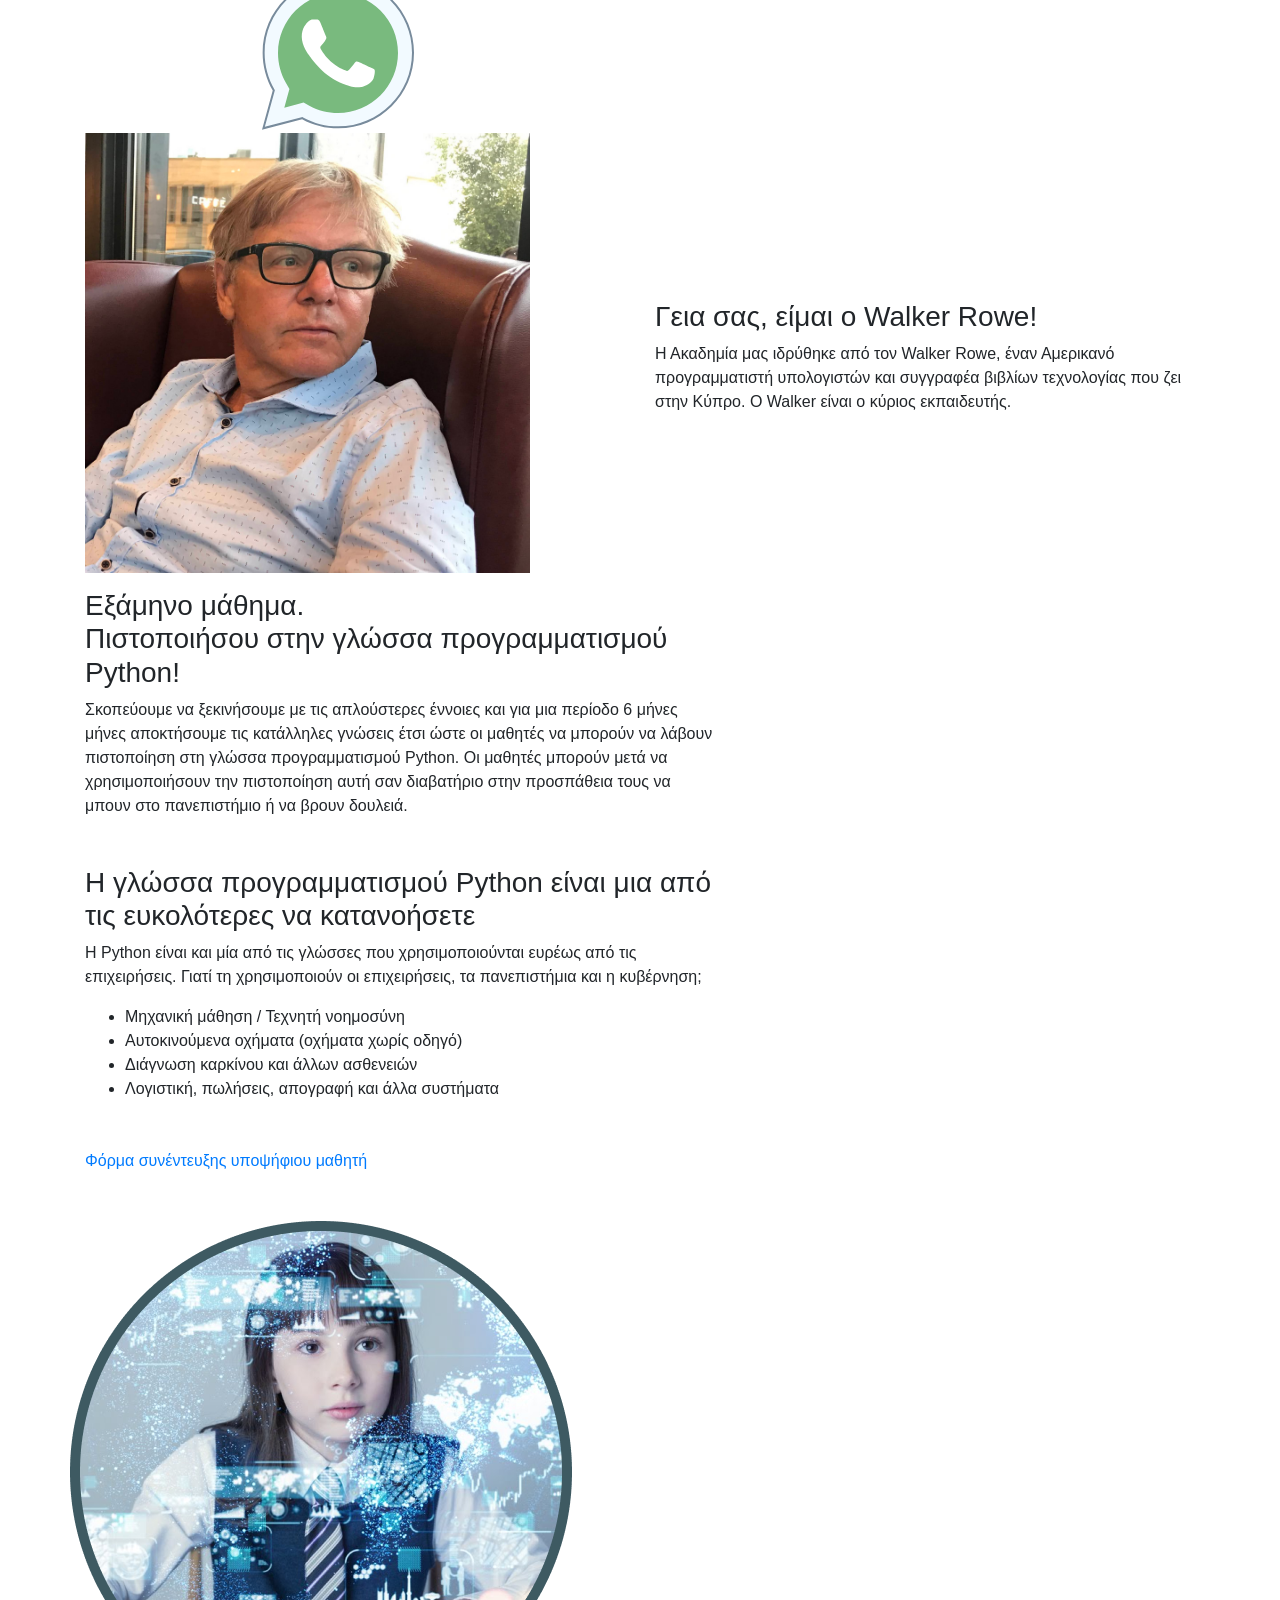
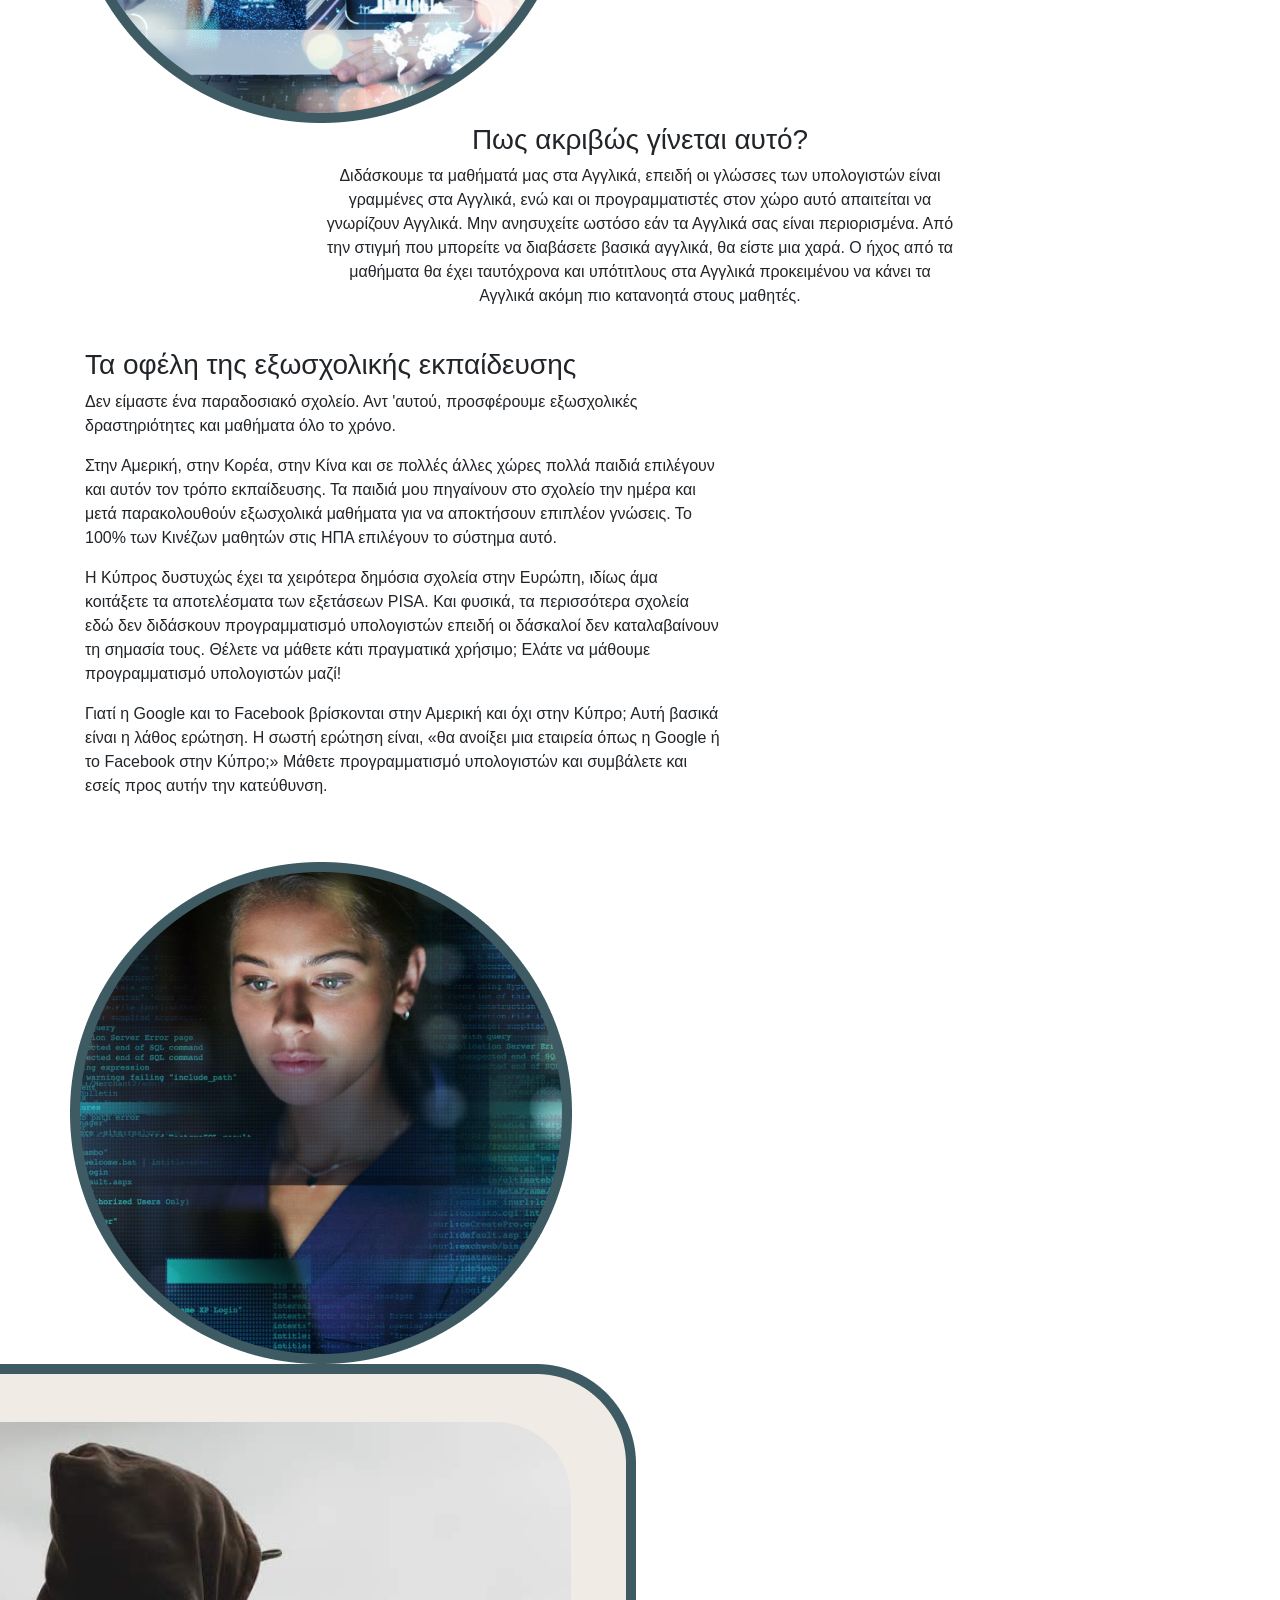
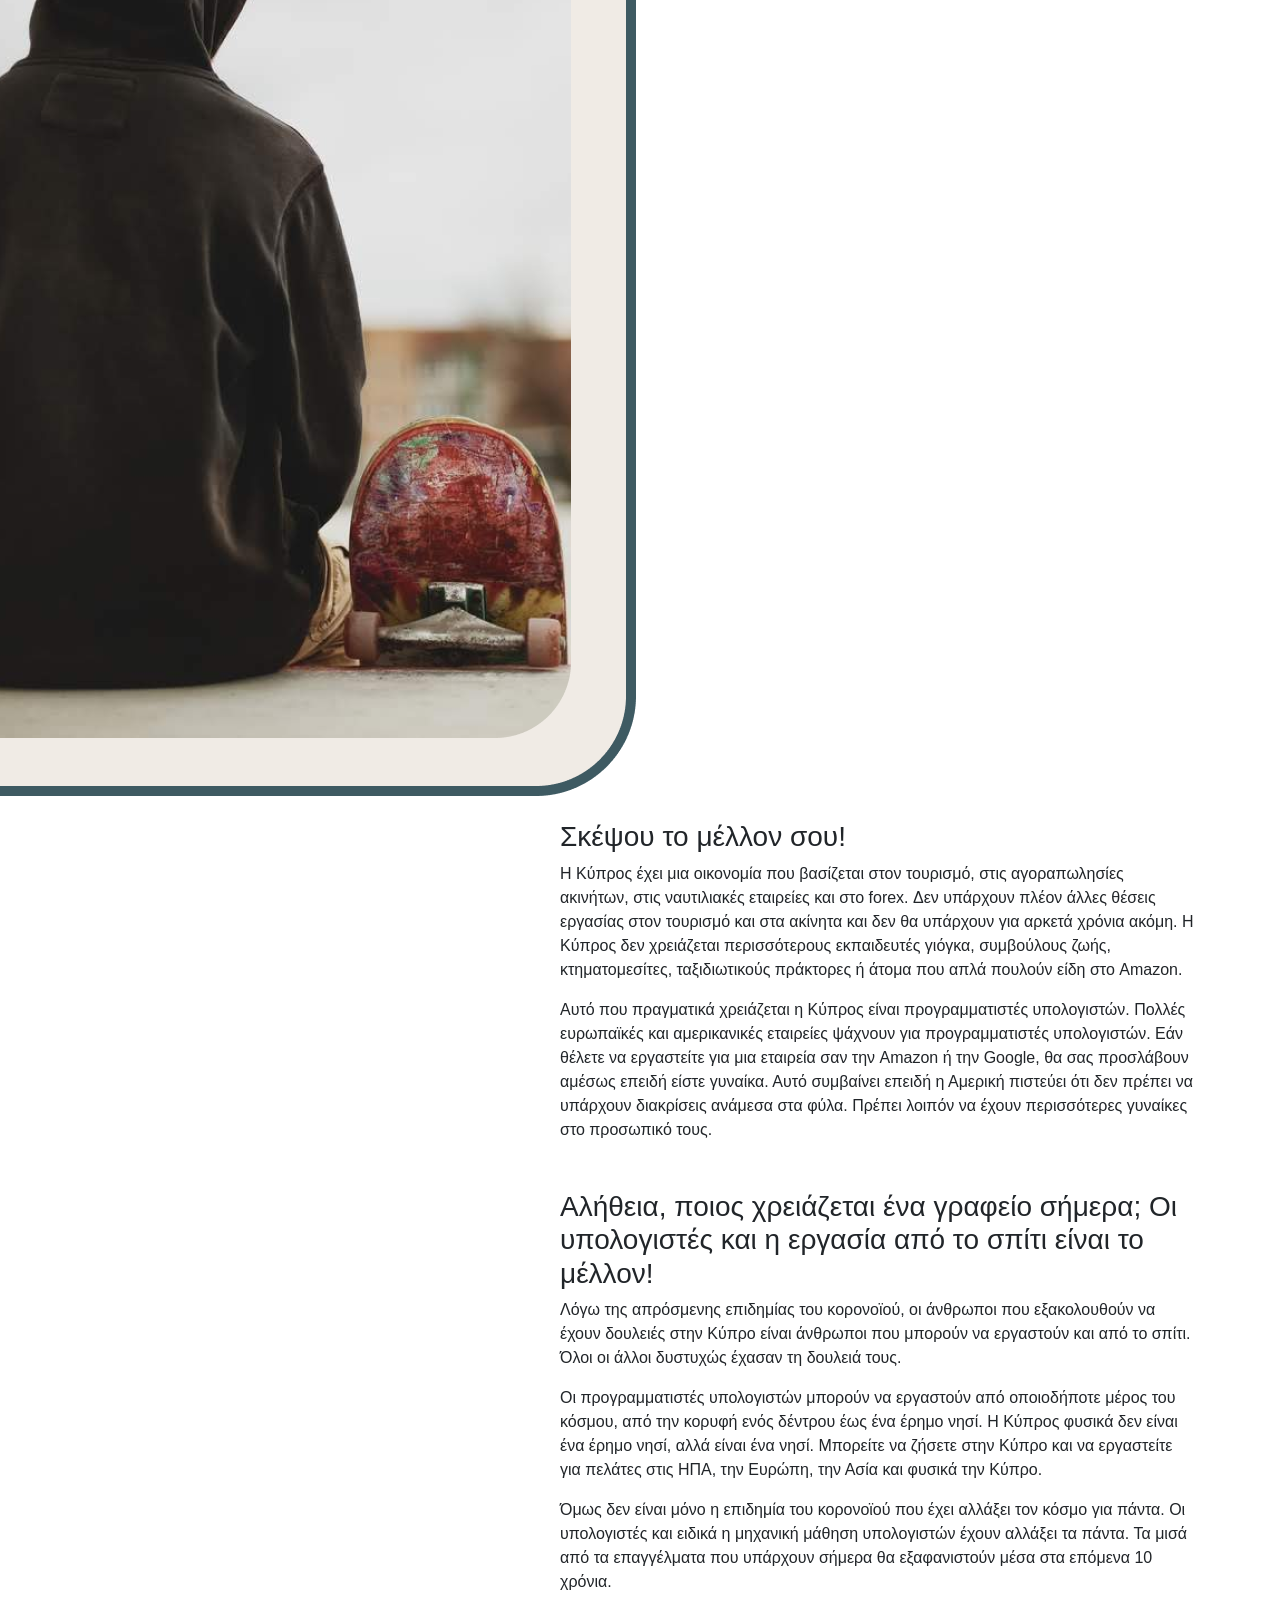
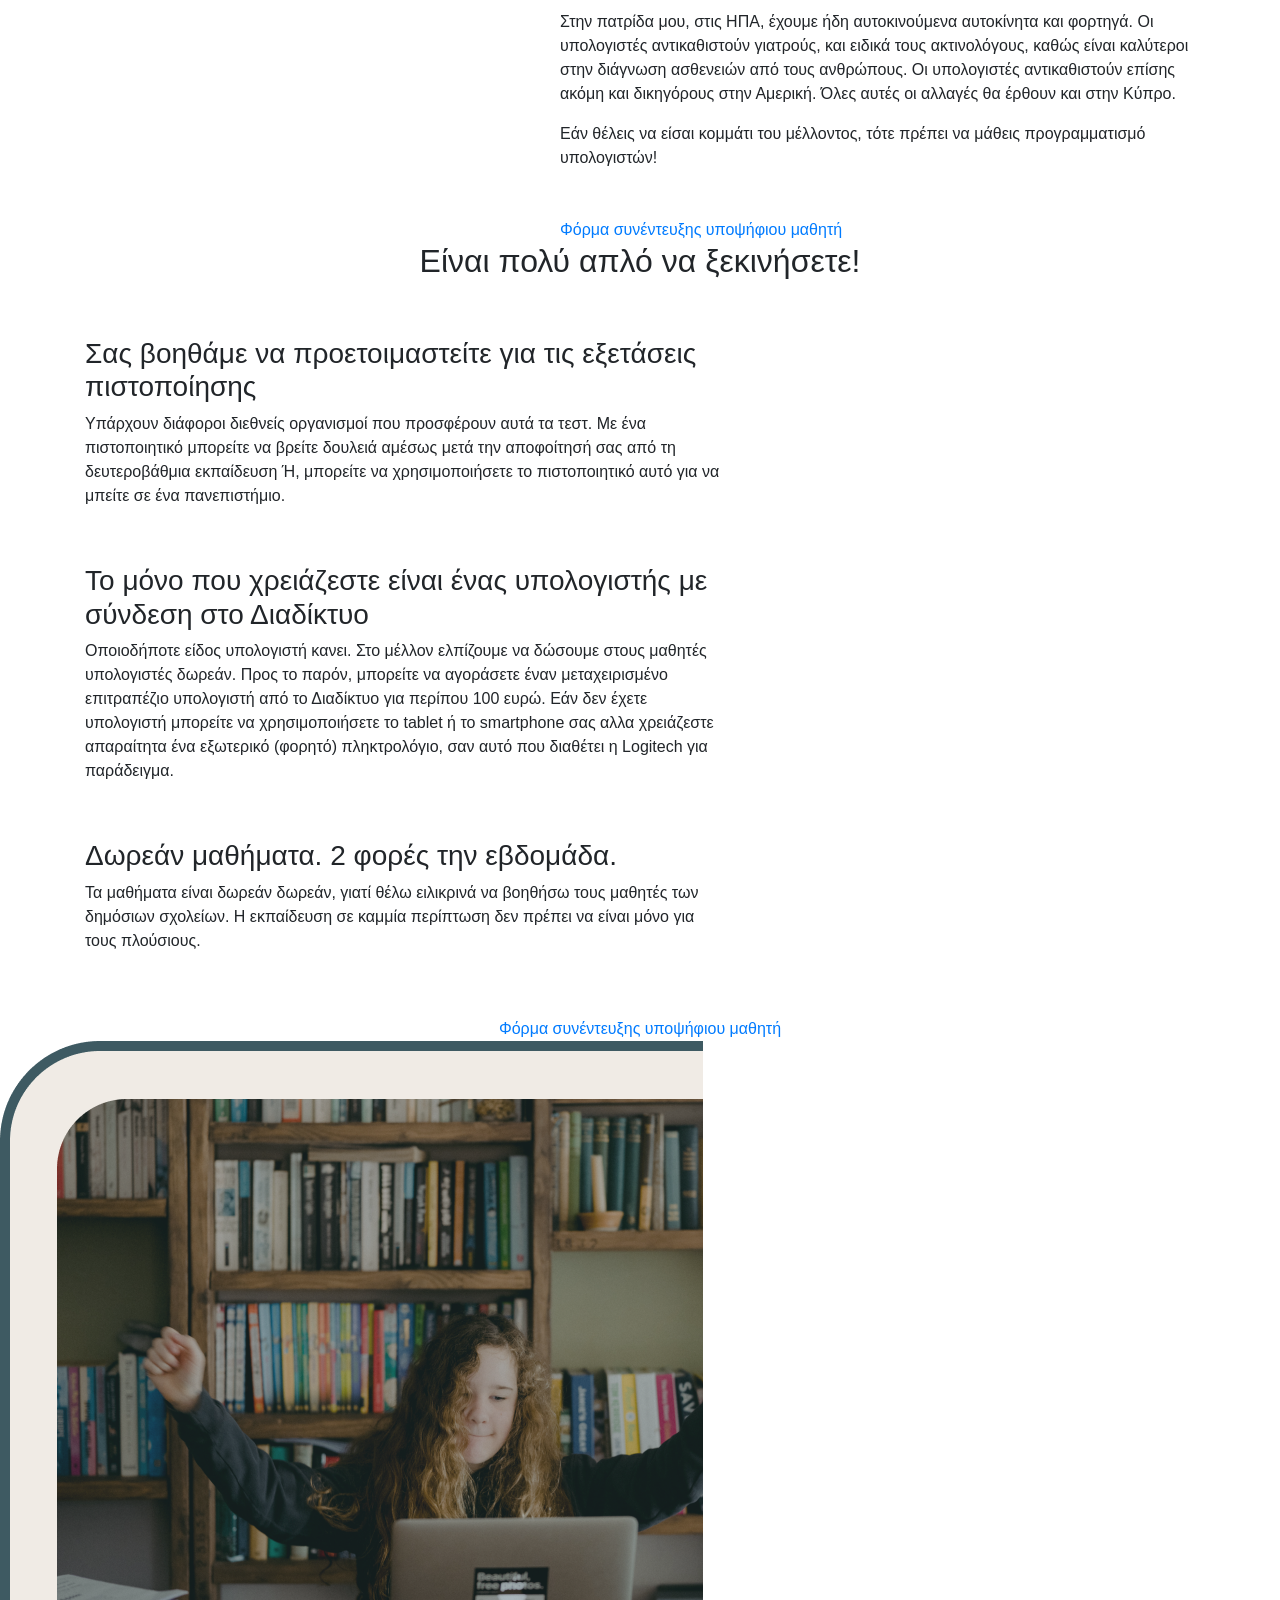
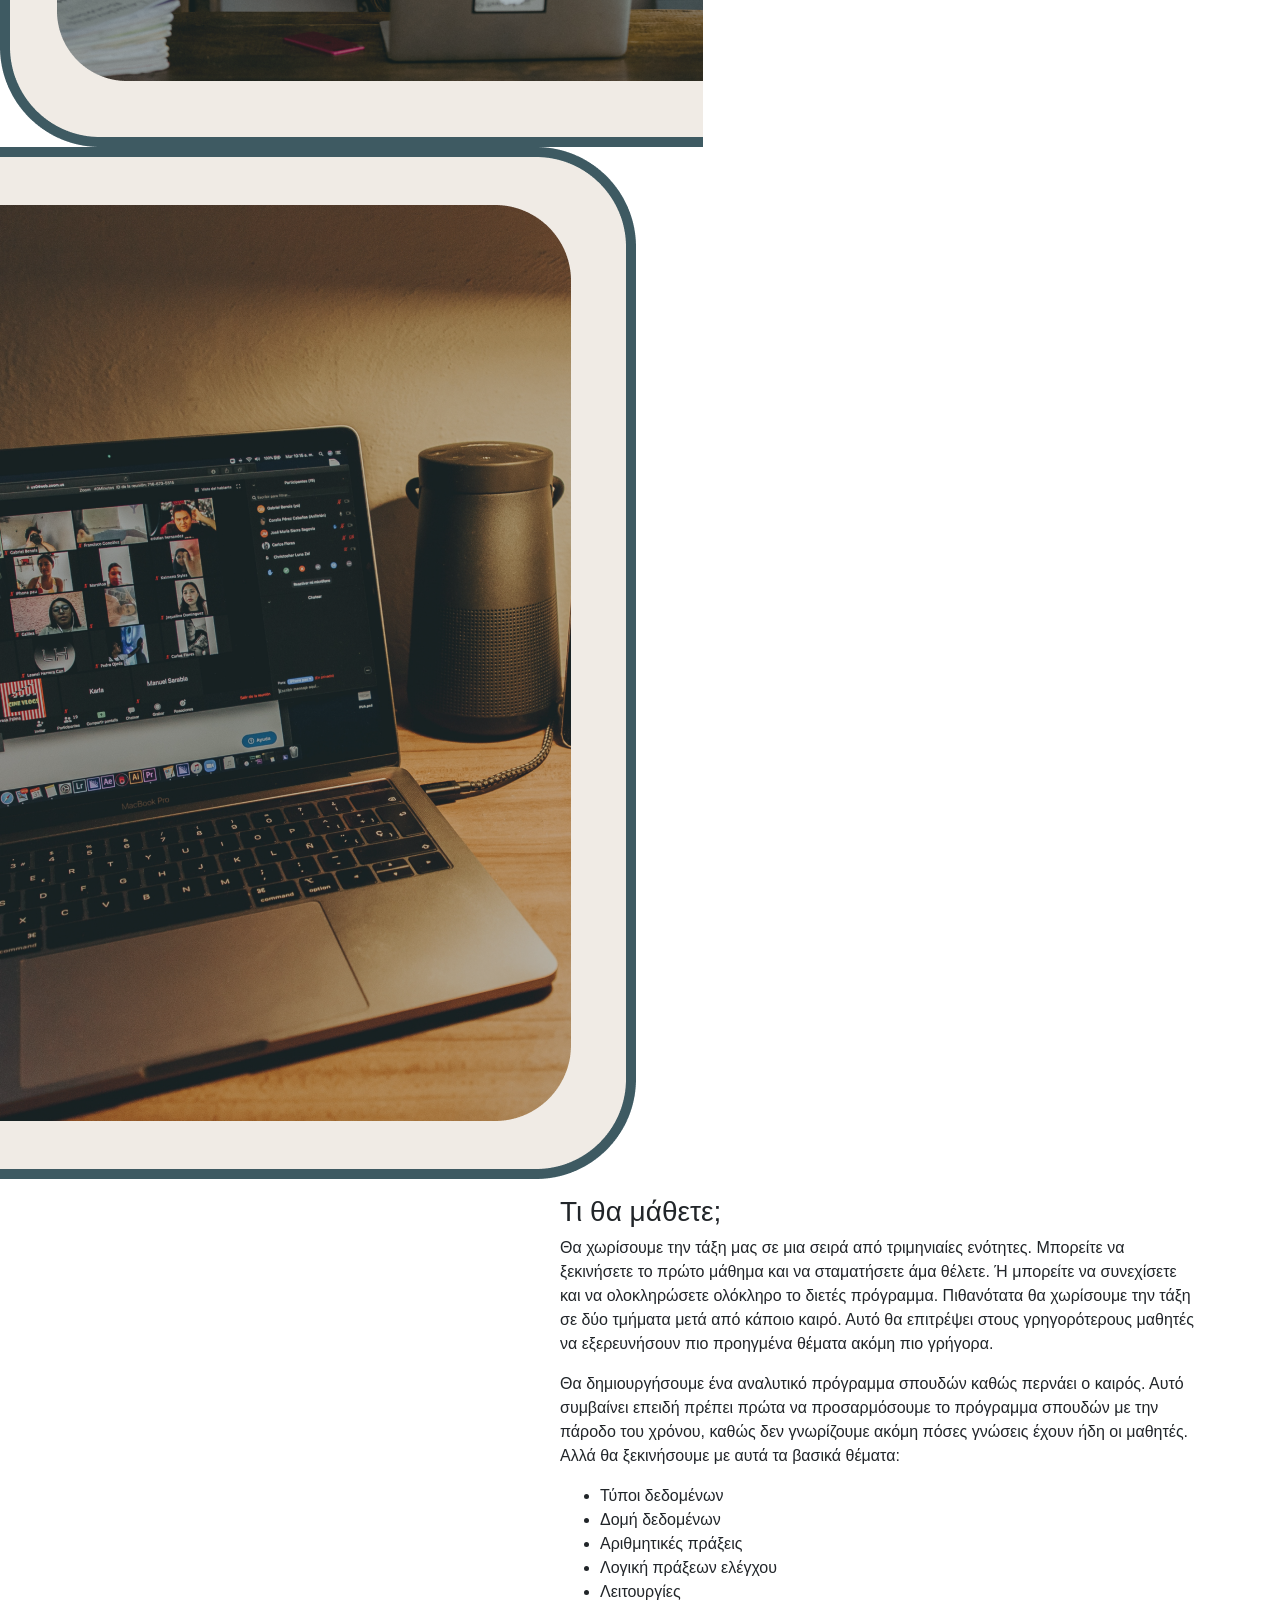
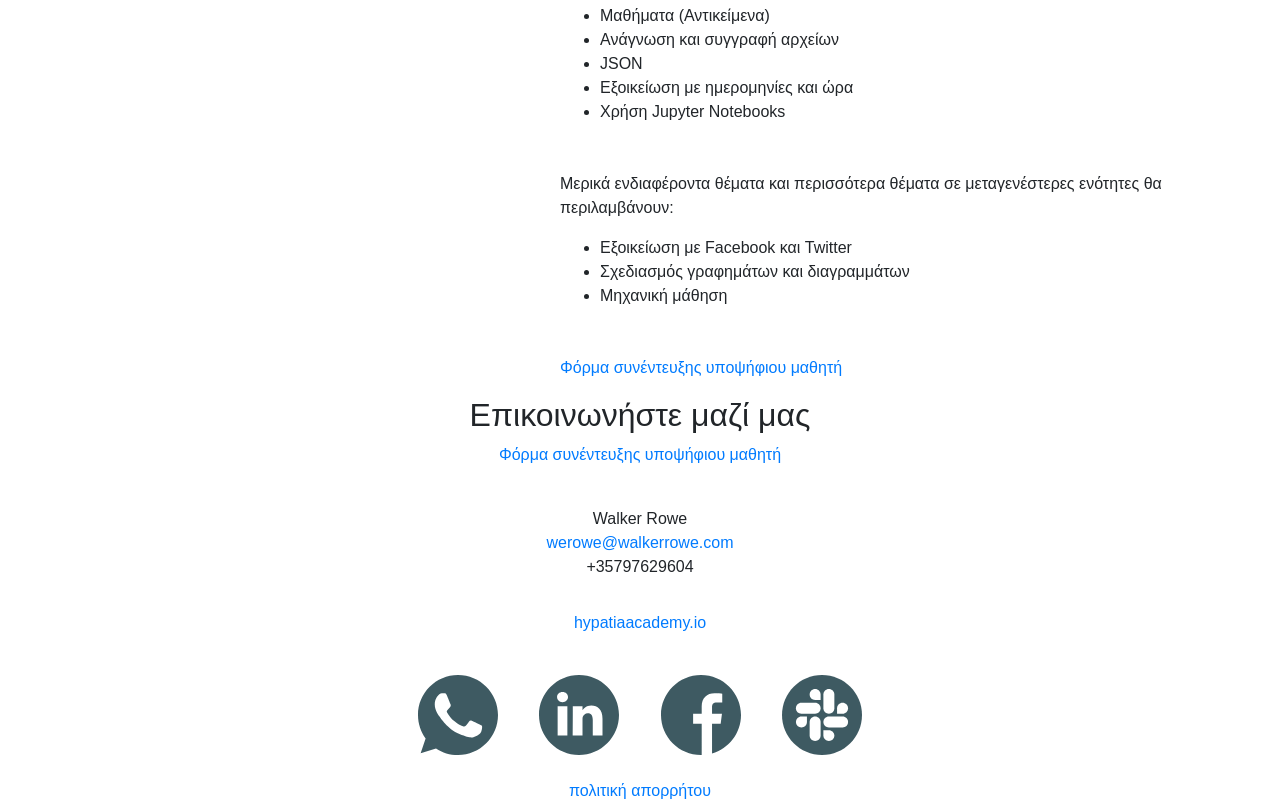
==== commit deb97b62: "Update print statement from 'Hello' to 'Goodbye'" ====
--- a/index.html
+++ b/index.html
@@ -162,8 +162,8 @@
                             <p>Οποιοδήποτε είδος υπολογιστή κανει. Στο μέλλον ελπίζουμε να δώσουμε στους μαθητές υπολογιστές δωρεάν. Προς το παρόν, μπορείτε να αγοράσετε έναν μεταχειρισμένο επιτραπέζιο υπολογιστή από το Διαδίκτυο για περίπου 100 ευρώ. Εάν δεν έχετε υπολογιστή μπορείτε να χρησιμοποιήσετε το tablet ή το smartphone σας αλλα χρειάζεστε απαραίτητα ένα εξωτερικό (φορητό) πληκτρολόγιο, σαν αυτό που διαθέτει η Logitech για παράδειγμα.</p>
                         </div>
                         <div class="pt-3 pb-5">
-                            <h3>Μόνο €5 για κάθε μάθημα. Μαθήματα 2 φορές την εβδομάδα.</h3>
-                            <p>Η χρέωση είναι μόνο 5 ευρώ για κάθε μάθημα επειδή ειλικρινά θέλω να βοηθήσω τους μαθητές του δημόσιου σχολείου. Η εκπαίδευση σε καμμία περίπτωση δεν πρέπει να είναι μόνο για τους πλούσιους.</p>
+                            <h3>Δωρεάν μαθήματα.  2 φορές την εβδομάδα.</h3>
+                            <p>Τα μαθήματα είναι δωρεάν δωρεάν, γιατί θέλω ειλικρινά να βοηθήσω τους μαθητές των δημόσιων σχολείων. Η εκπαίδευση σε καμμία περίπτωση δεν πρέπει να είναι μόνο για τους πλούσιους.</p>
                         </div>
                     </div>
                     <div class="col-12 text-center">
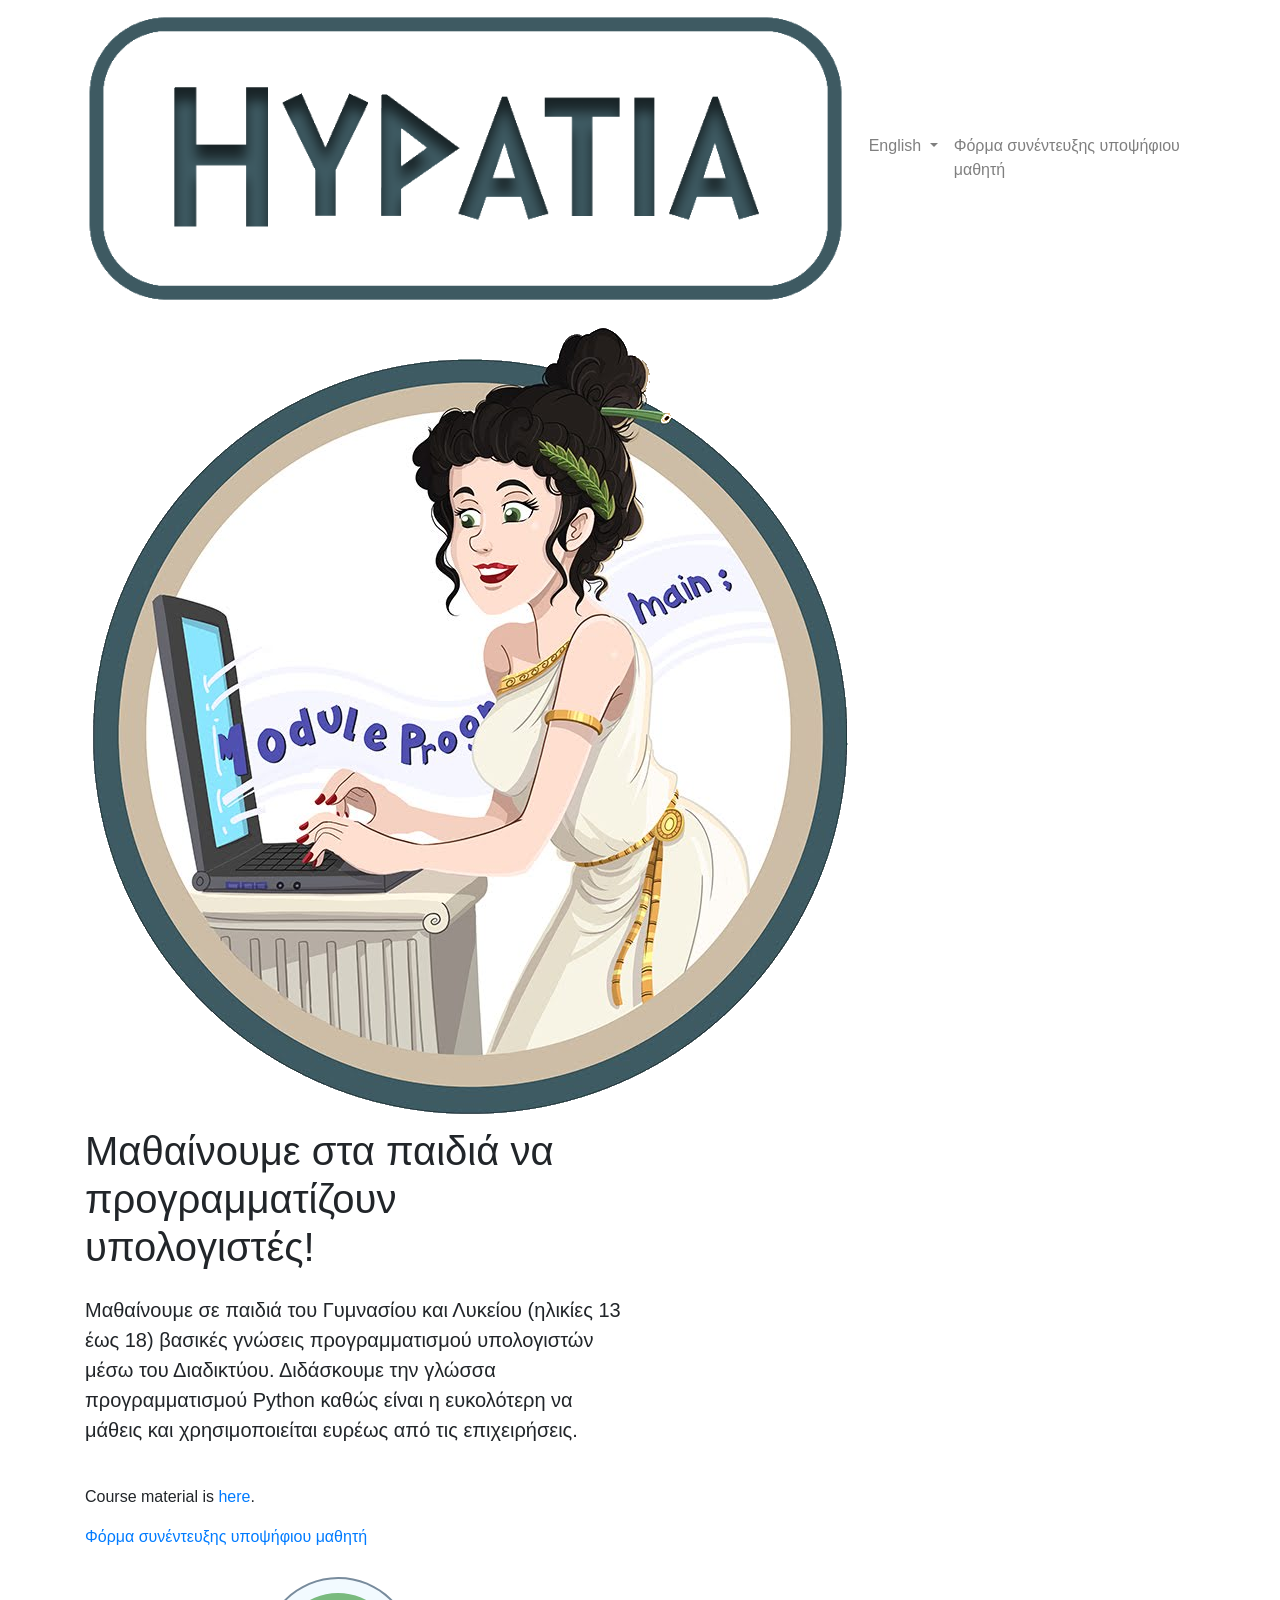
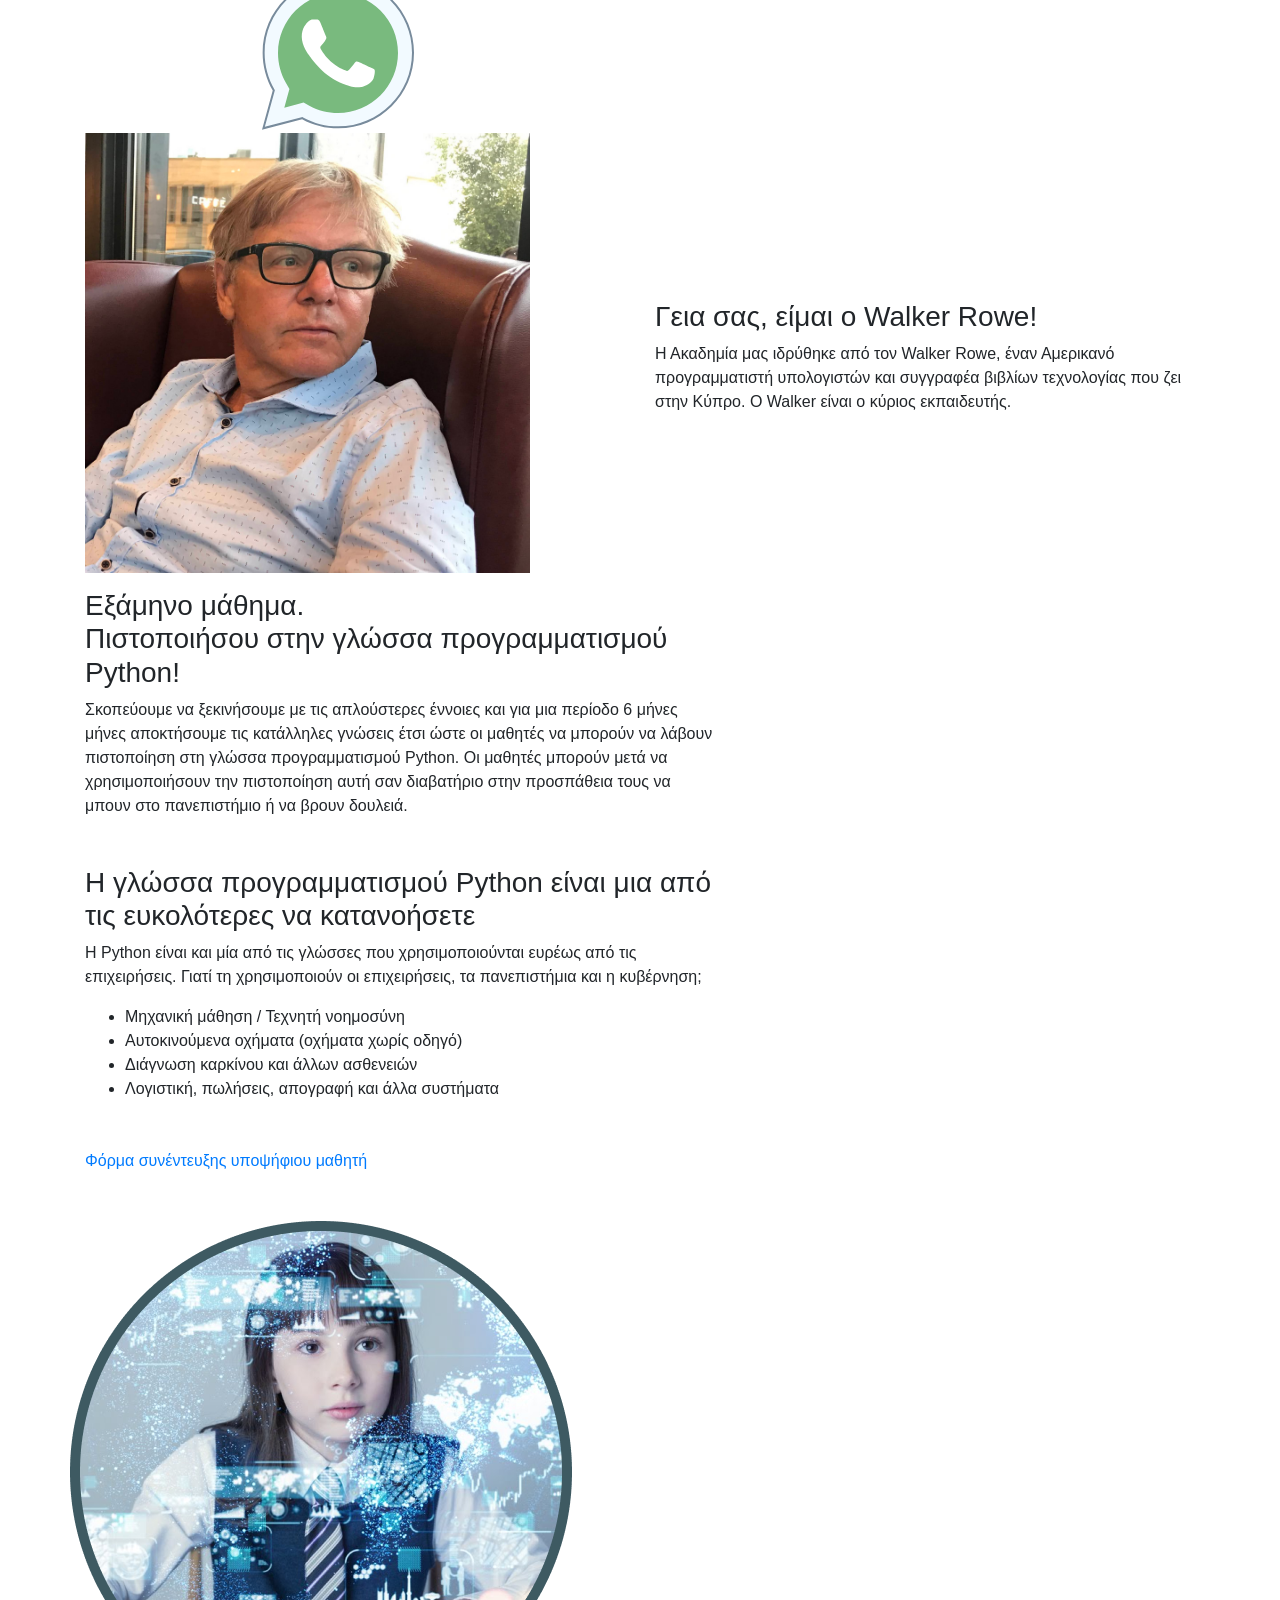
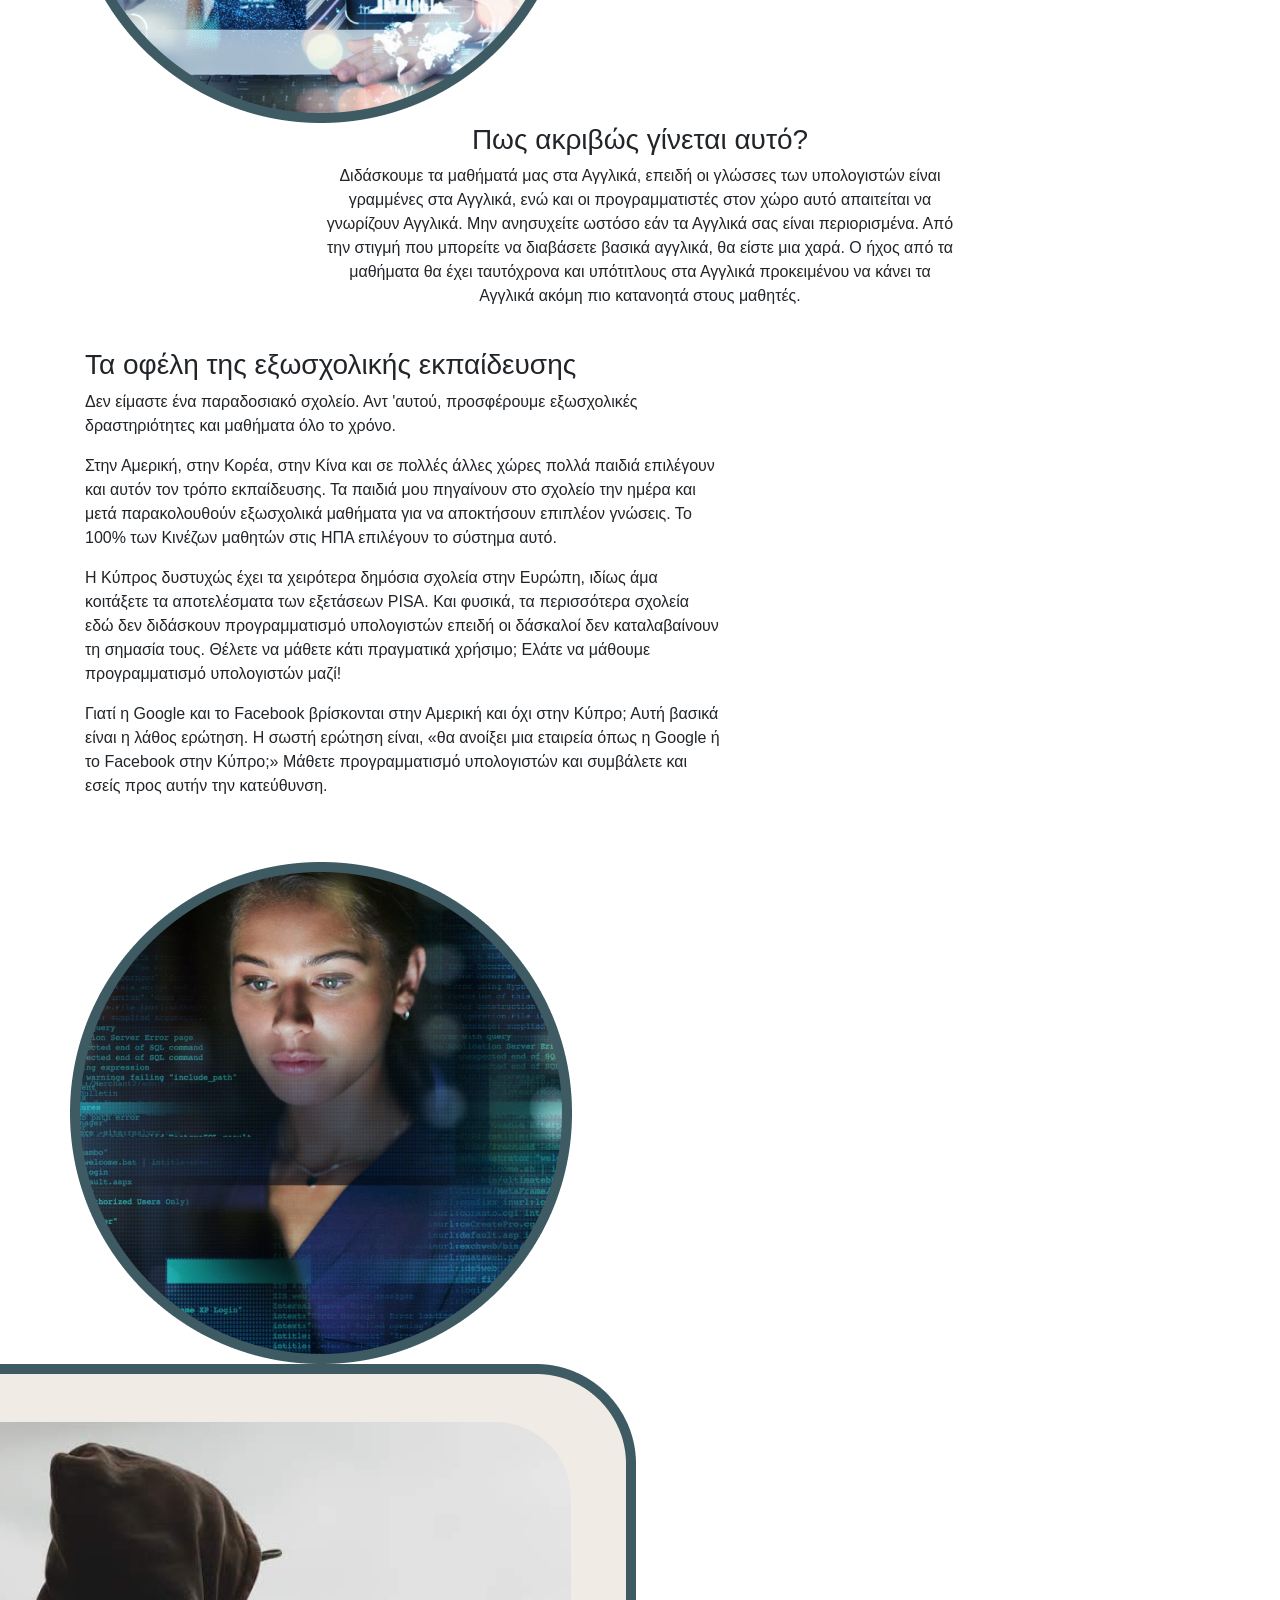
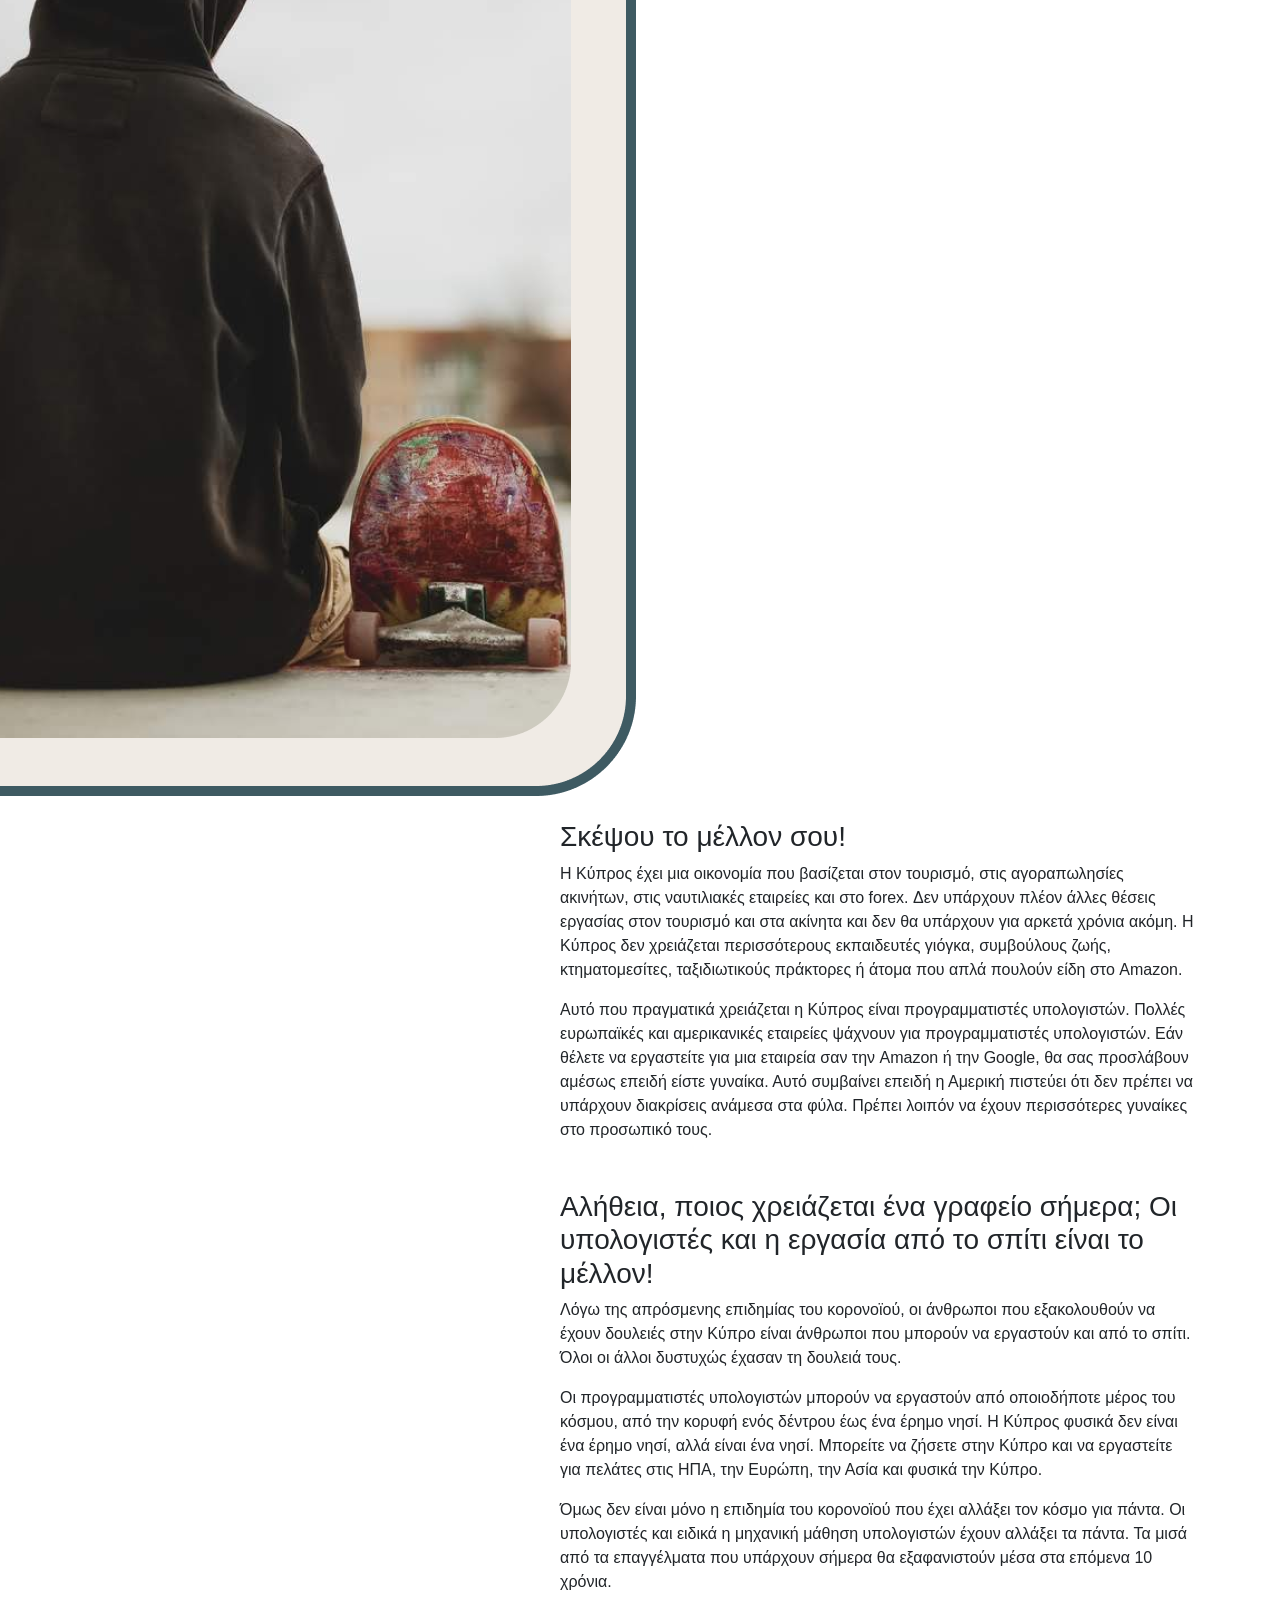
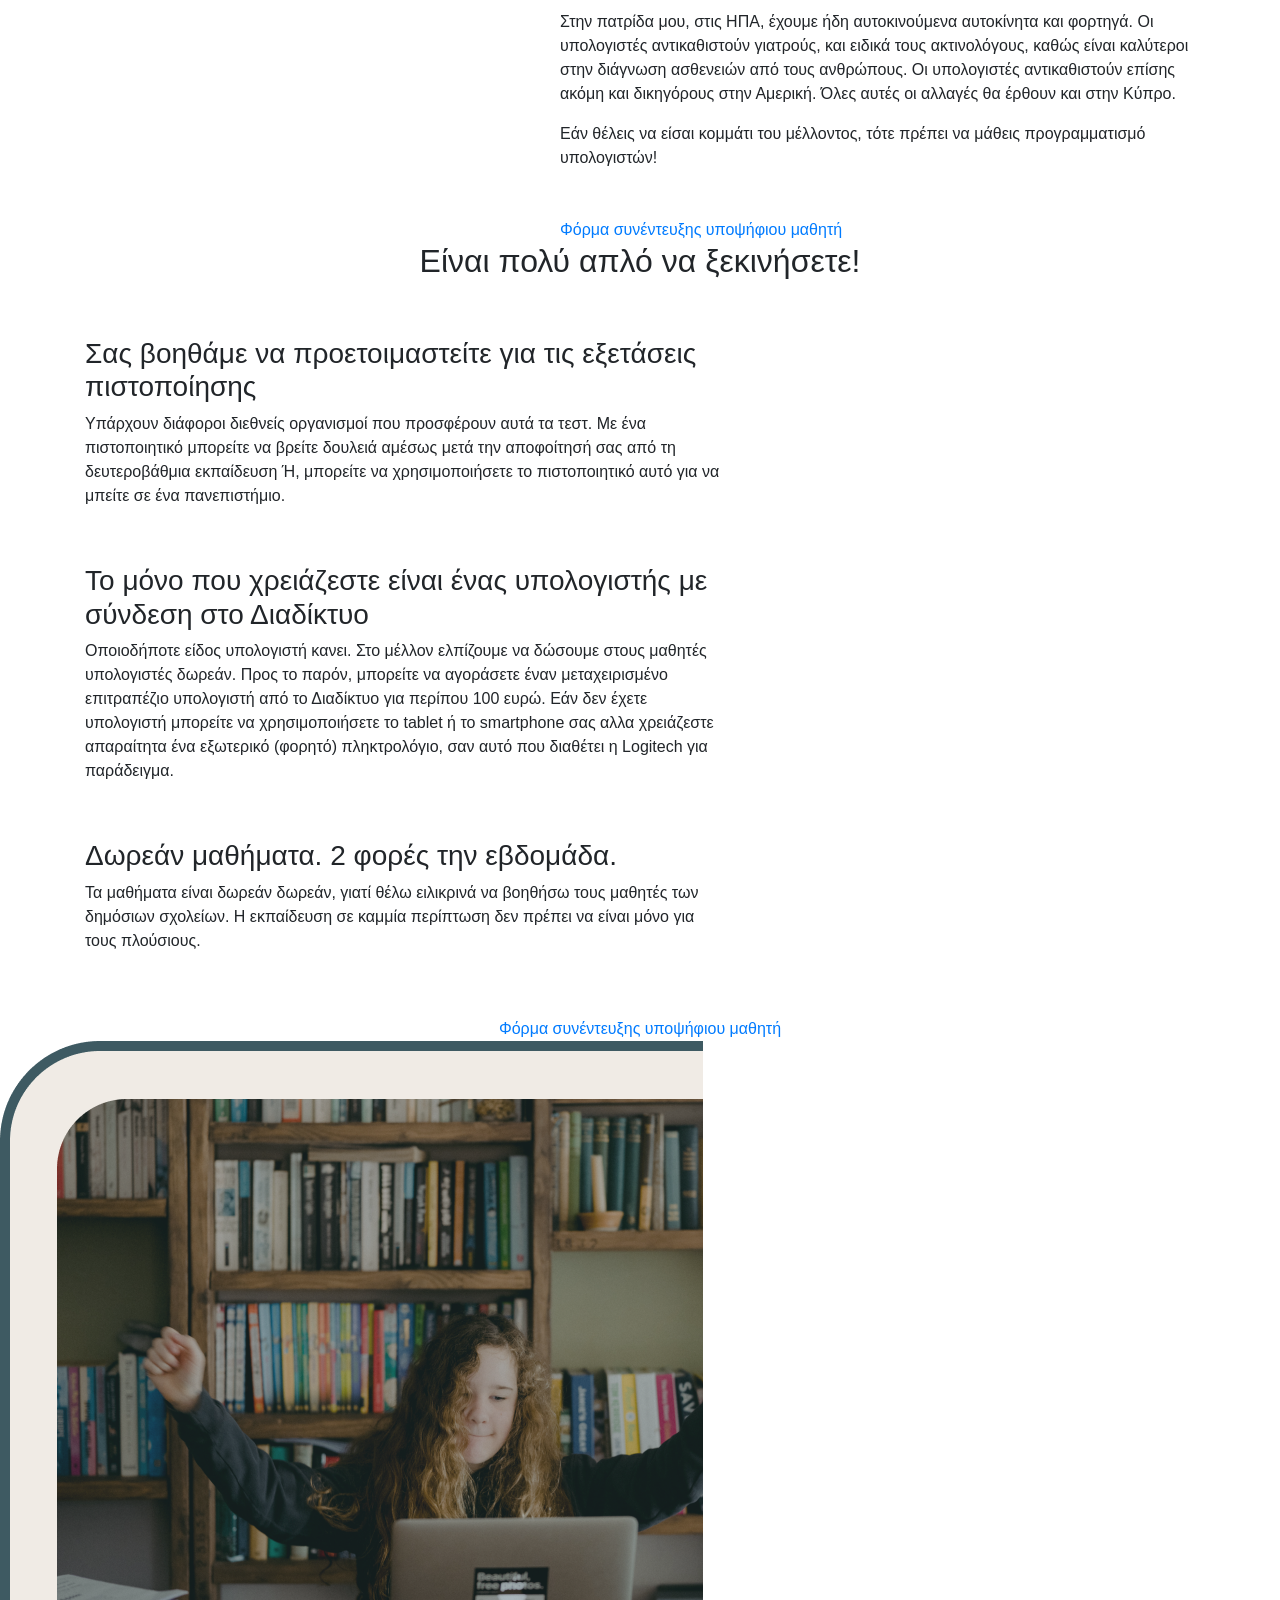
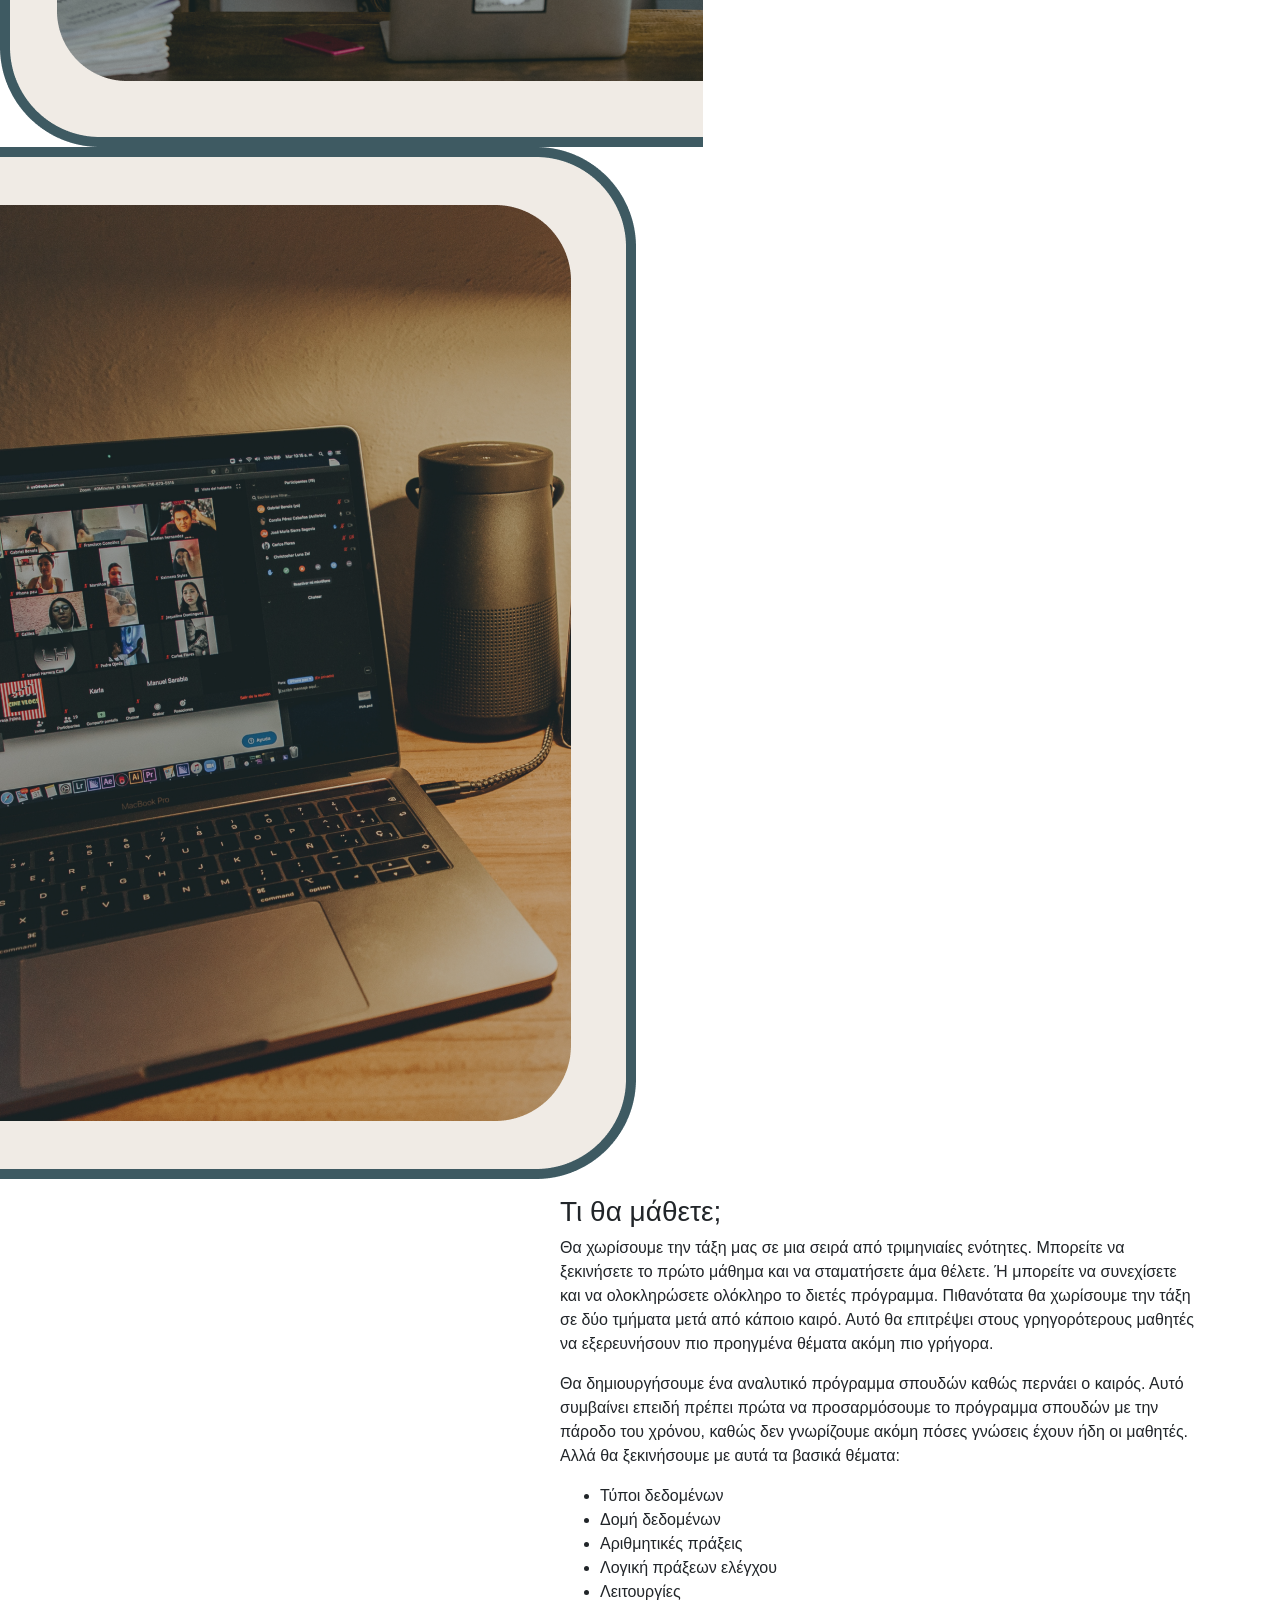
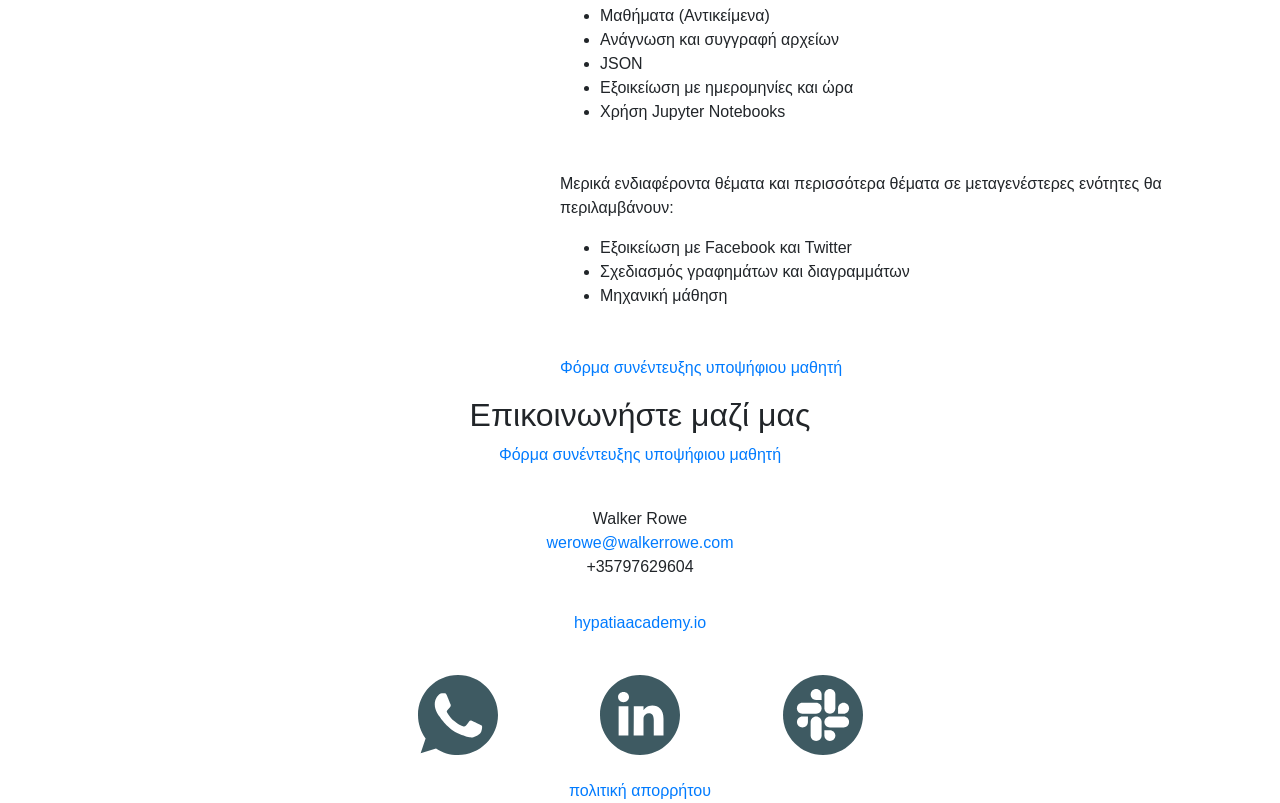
==== commit 6600630e: "Update index.html" ====
--- a/index.html
+++ b/index.html
@@ -225,7 +225,6 @@
                 <div id="social" class="d-flex justify-content-between col-12 col-md-5 mx-auto mt-4">
                     <a href="https://wa.me/35797629604" target="_blank"><img src="./img/whatsapp.svg" alt="Whatsapp"></a>
                     <a href="https://www.linkedin.com/in/walkerrowe/" target="_blank"><img src="./img/linkedin.svg" alt="LinkedIn"></a>
-                    <a href="https://www.facebook.com/hypatiaacademycyprus" target="_blank"><img src="./img/facebook.svg" alt="Facebook"></a>
                     <a href="https://hypatiaacademycyprus.slack.com/" target="_blank"><img src="./img/slack.svg" alt="Slack"></a>
                 </div>
                 <div class="col-12 mt-4">
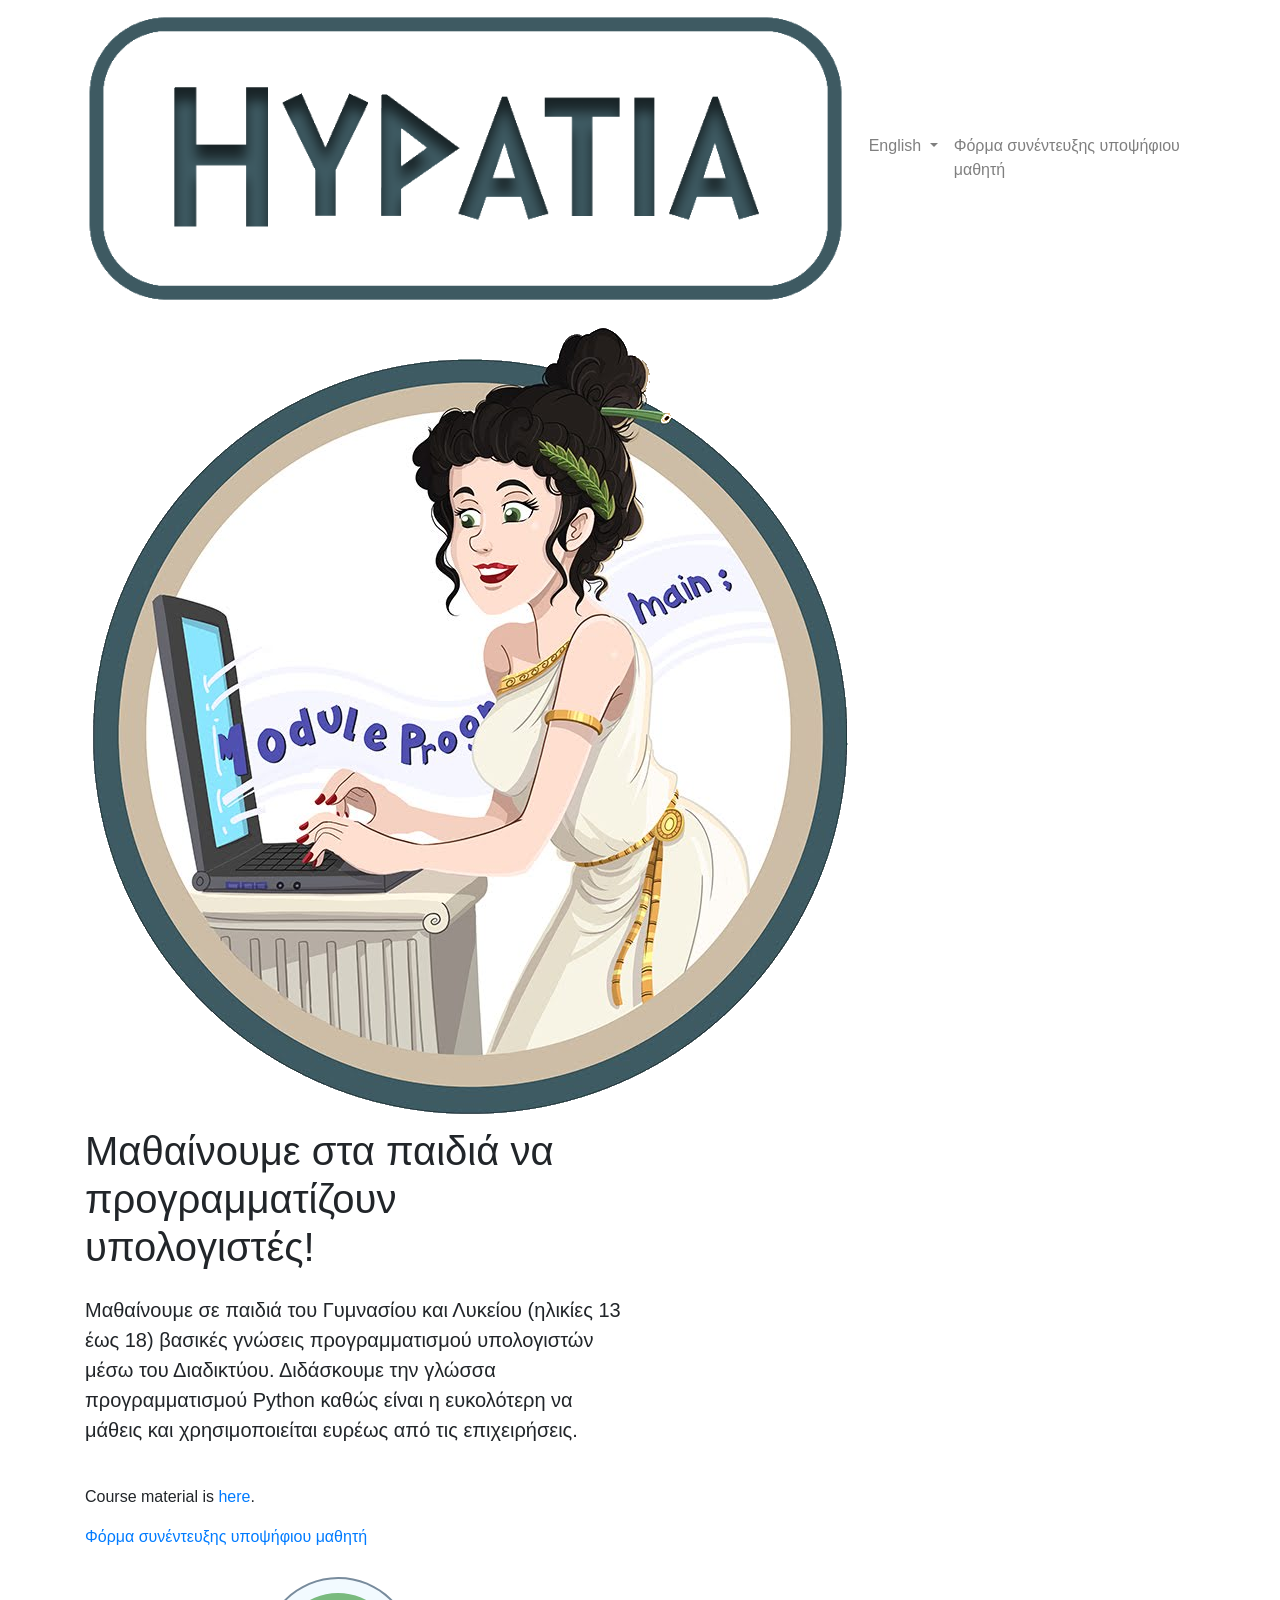
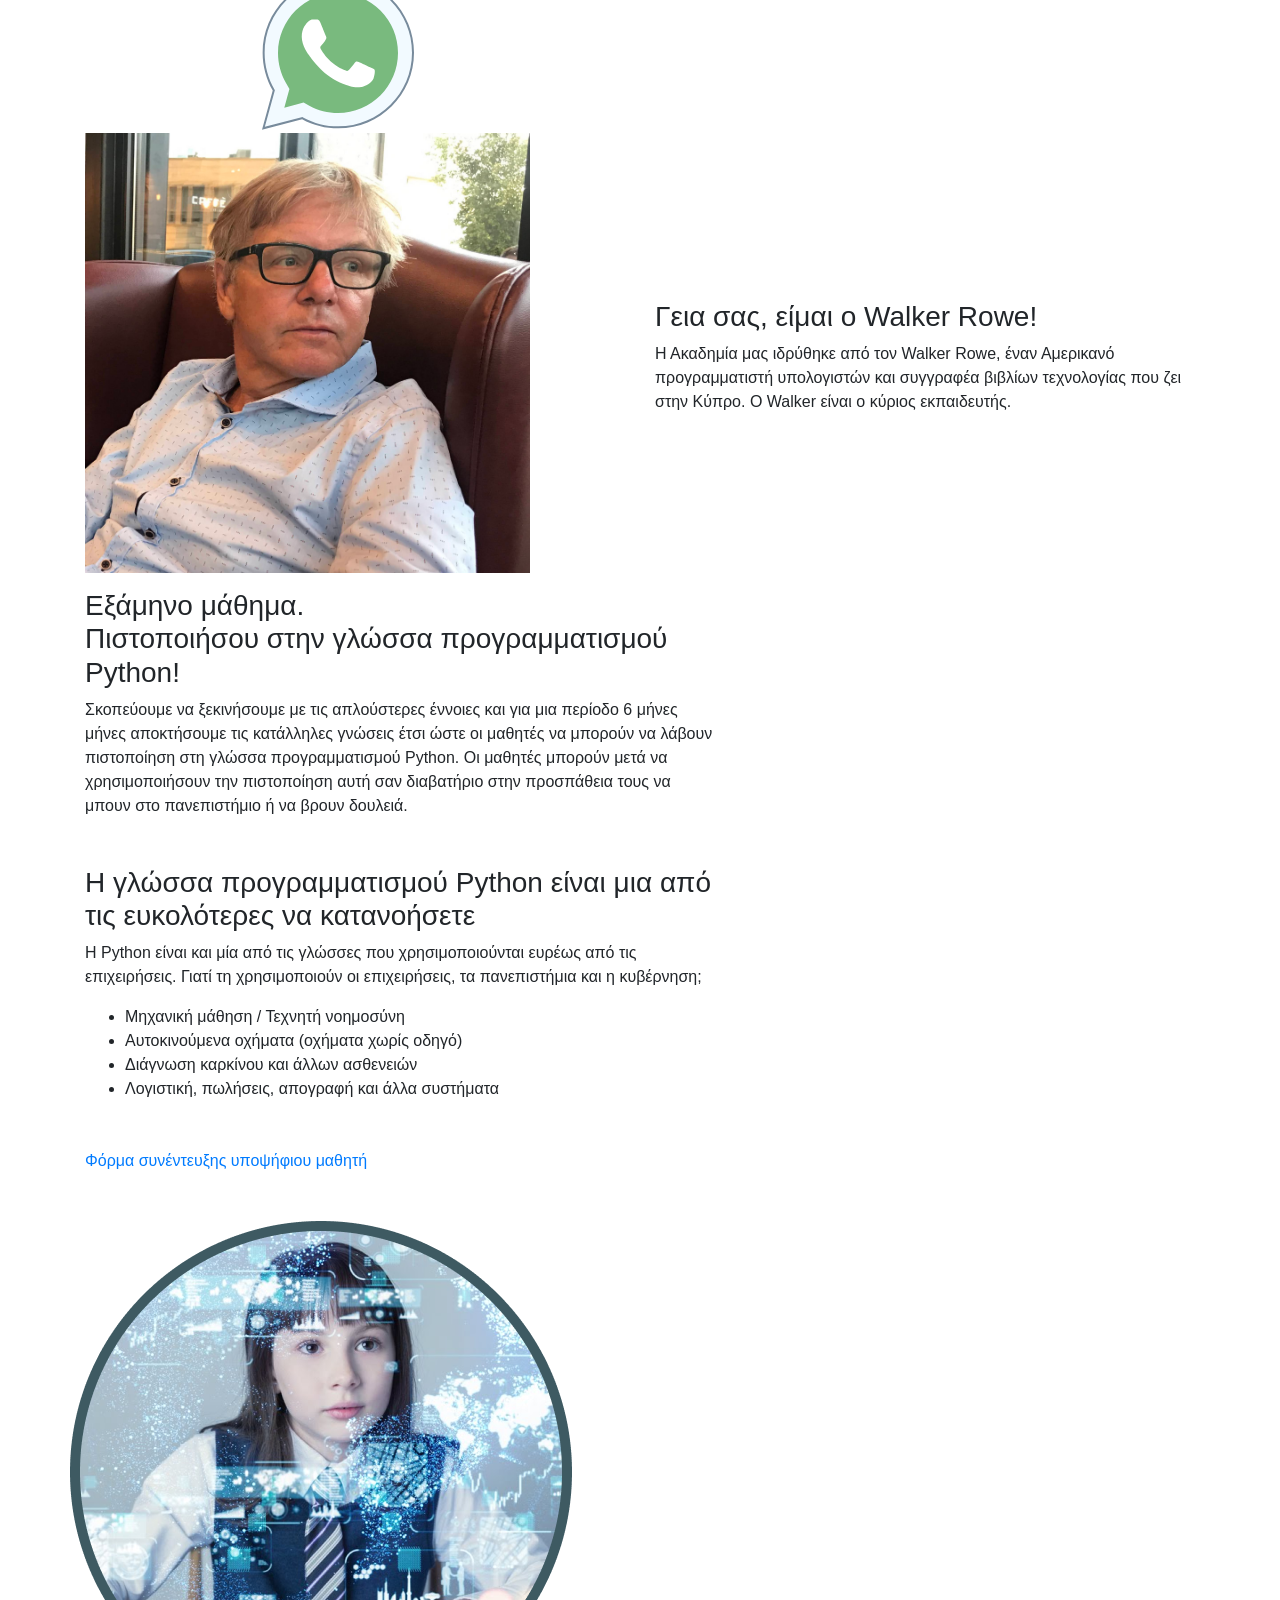
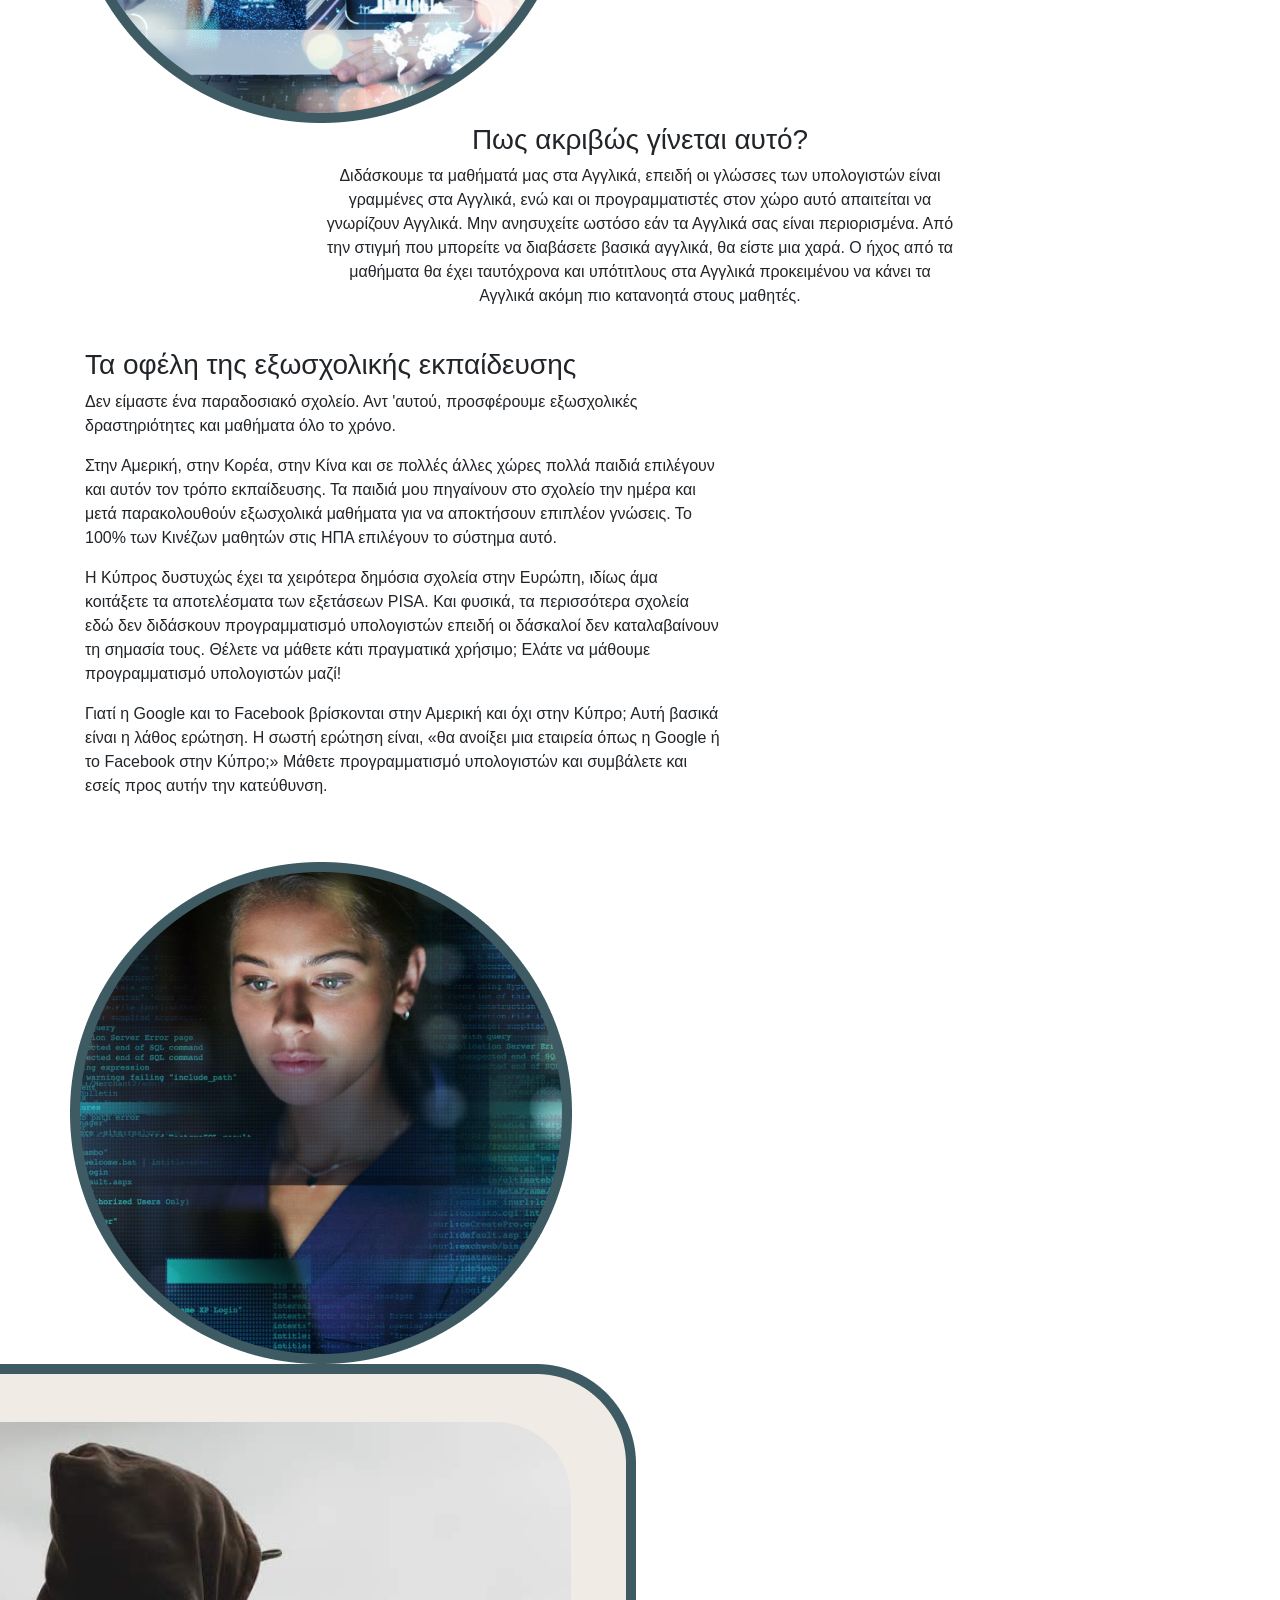
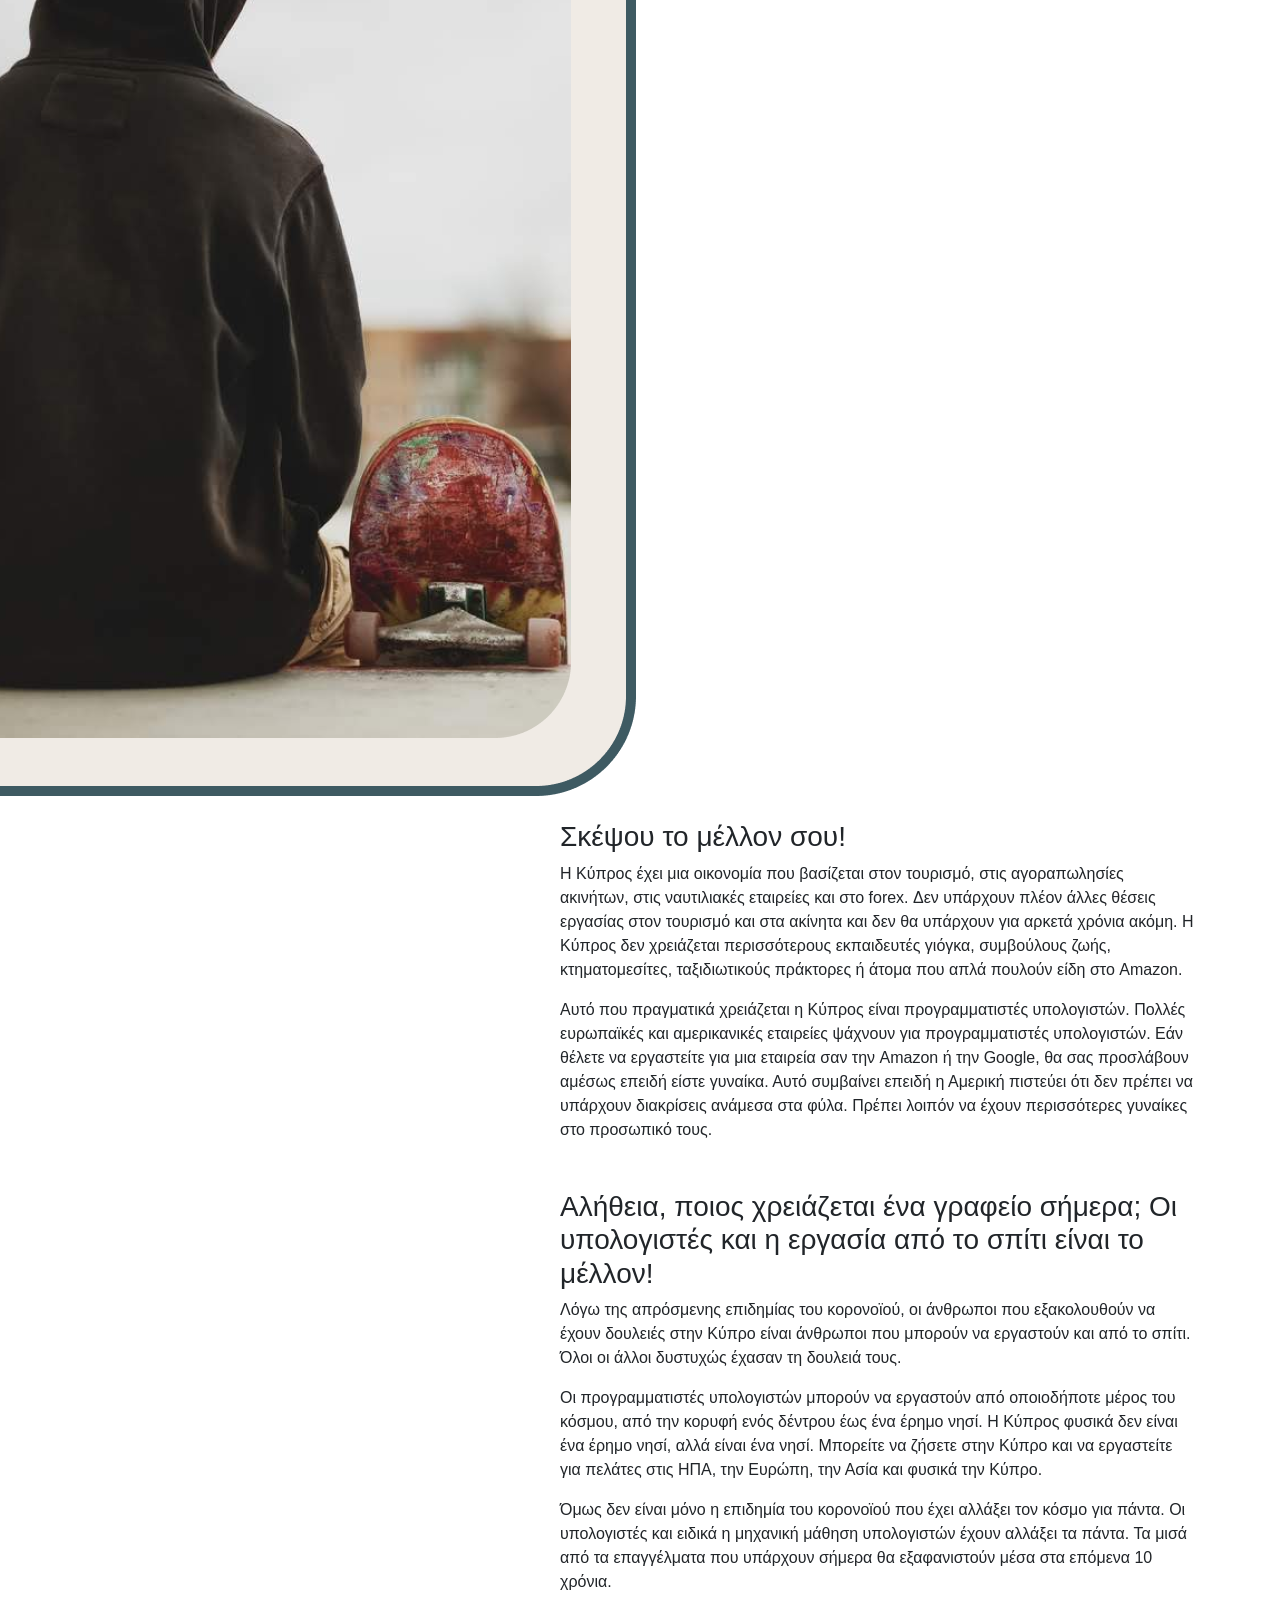
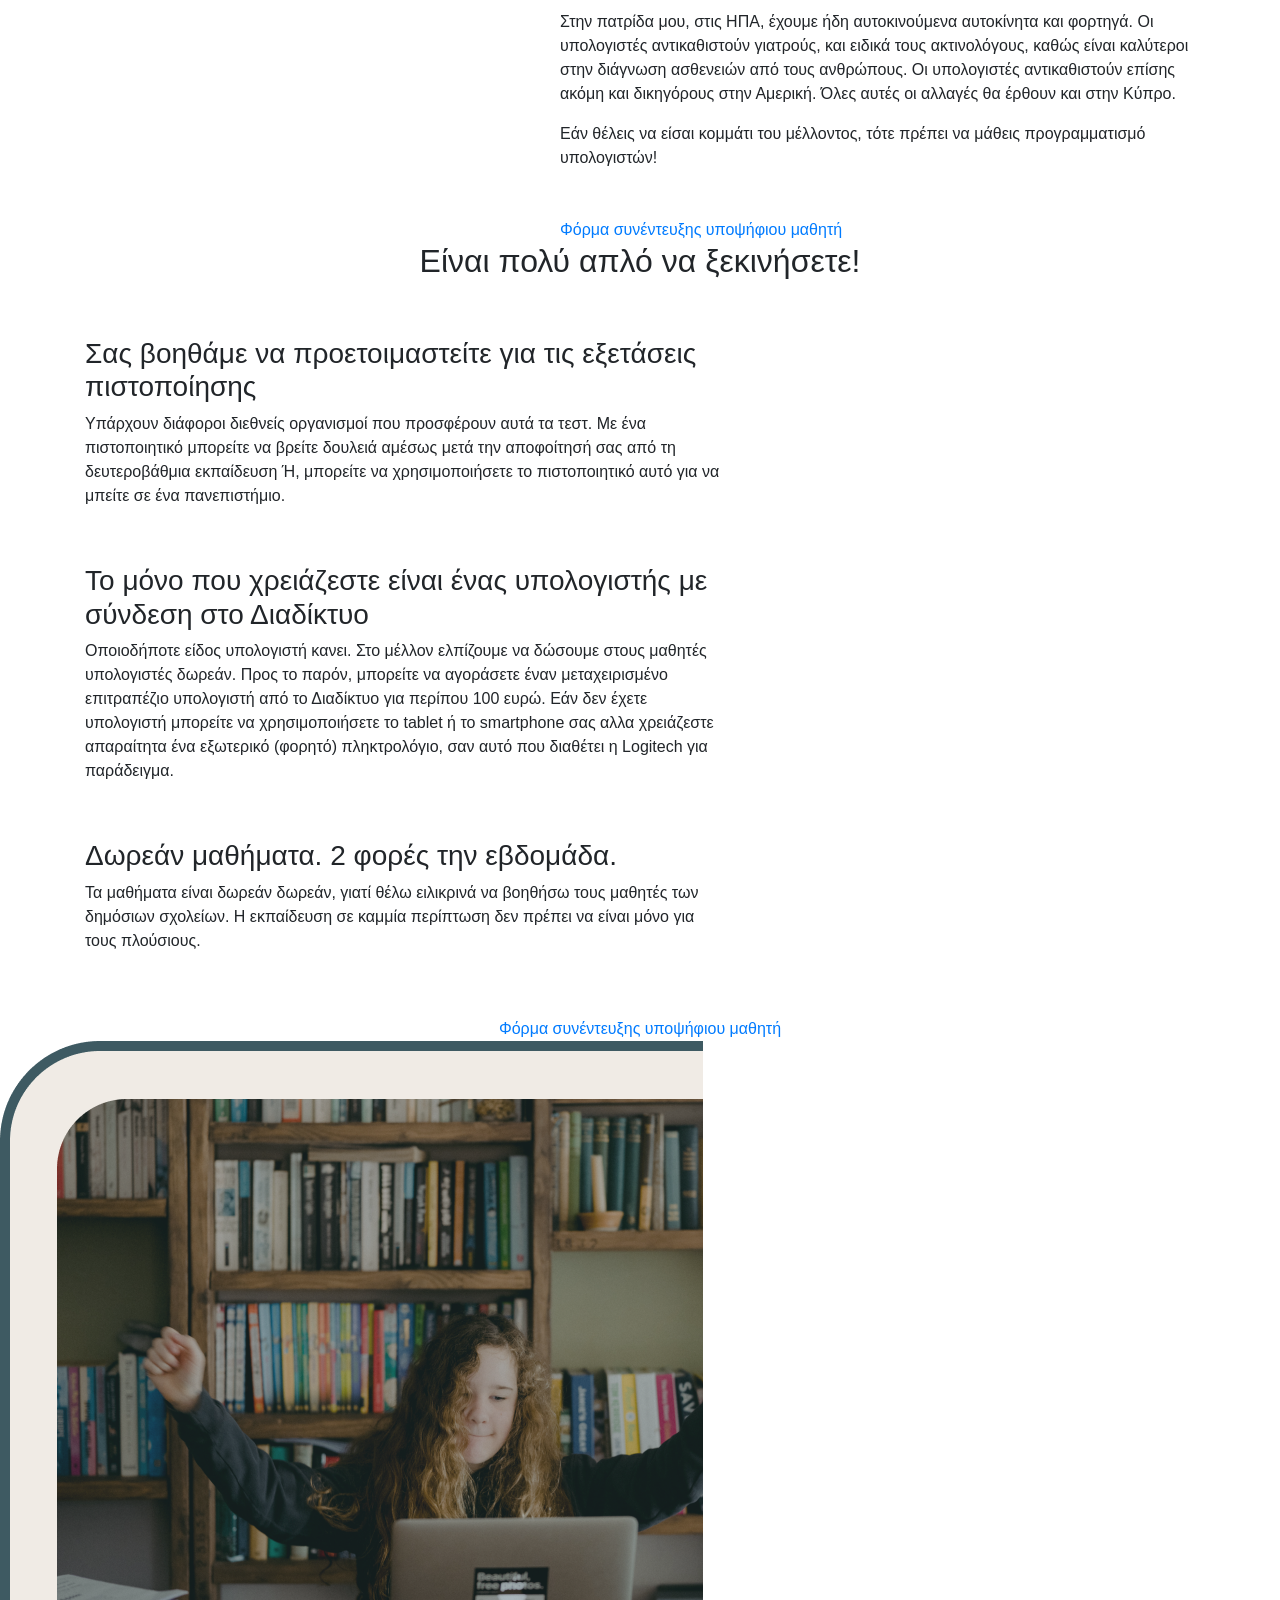
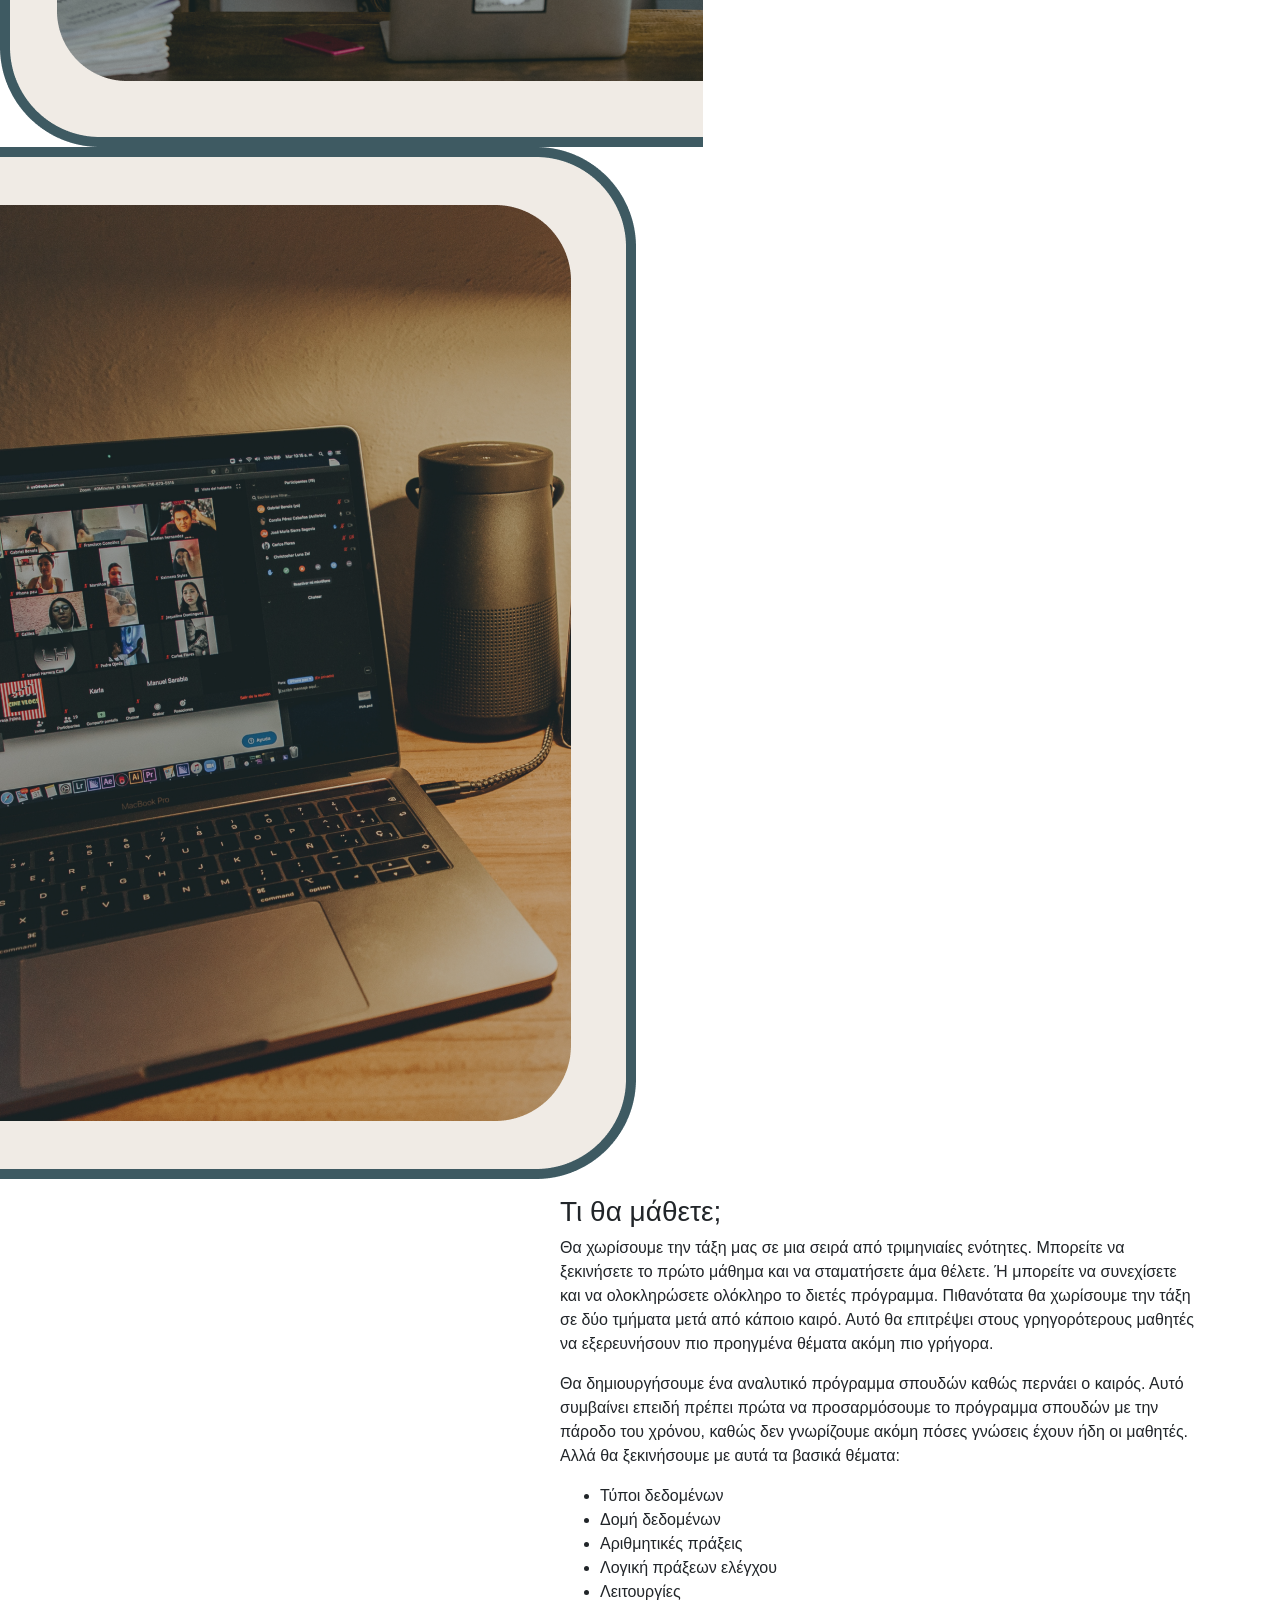
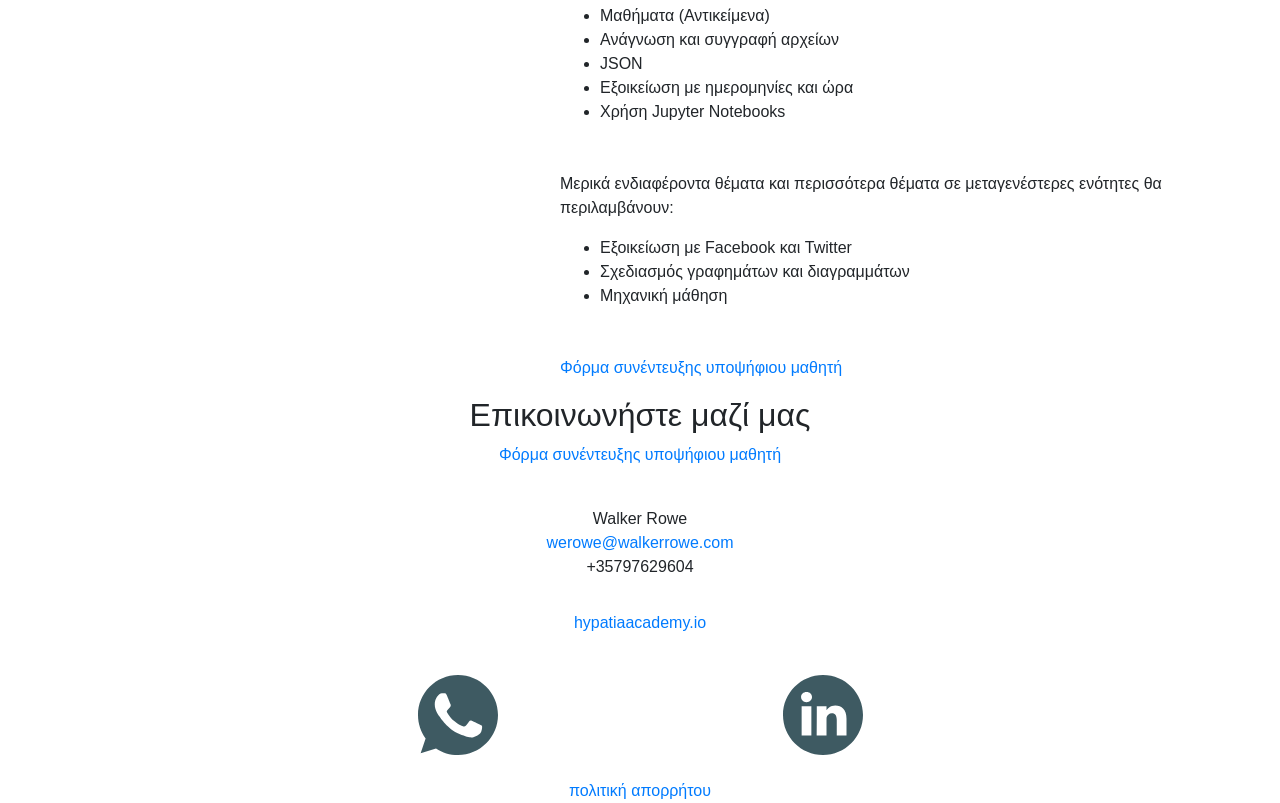
==== commit 271d7b03: "Update index.html" ====
--- a/index.html
+++ b/index.html
@@ -225,7 +225,6 @@
                 <div id="social" class="d-flex justify-content-between col-12 col-md-5 mx-auto mt-4">
                     <a href="https://wa.me/35797629604" target="_blank"><img src="./img/whatsapp.svg" alt="Whatsapp"></a>
                     <a href="https://www.linkedin.com/in/walkerrowe/" target="_blank"><img src="./img/linkedin.svg" alt="LinkedIn"></a>
-                    <a href="https://hypatiaacademycyprus.slack.com/" target="_blank"><img src="./img/slack.svg" alt="Slack"></a>
                 </div>
                 <div class="col-12 mt-4">
                     <a href="./privacy.html">πολιτική απορρήτου</a></div>
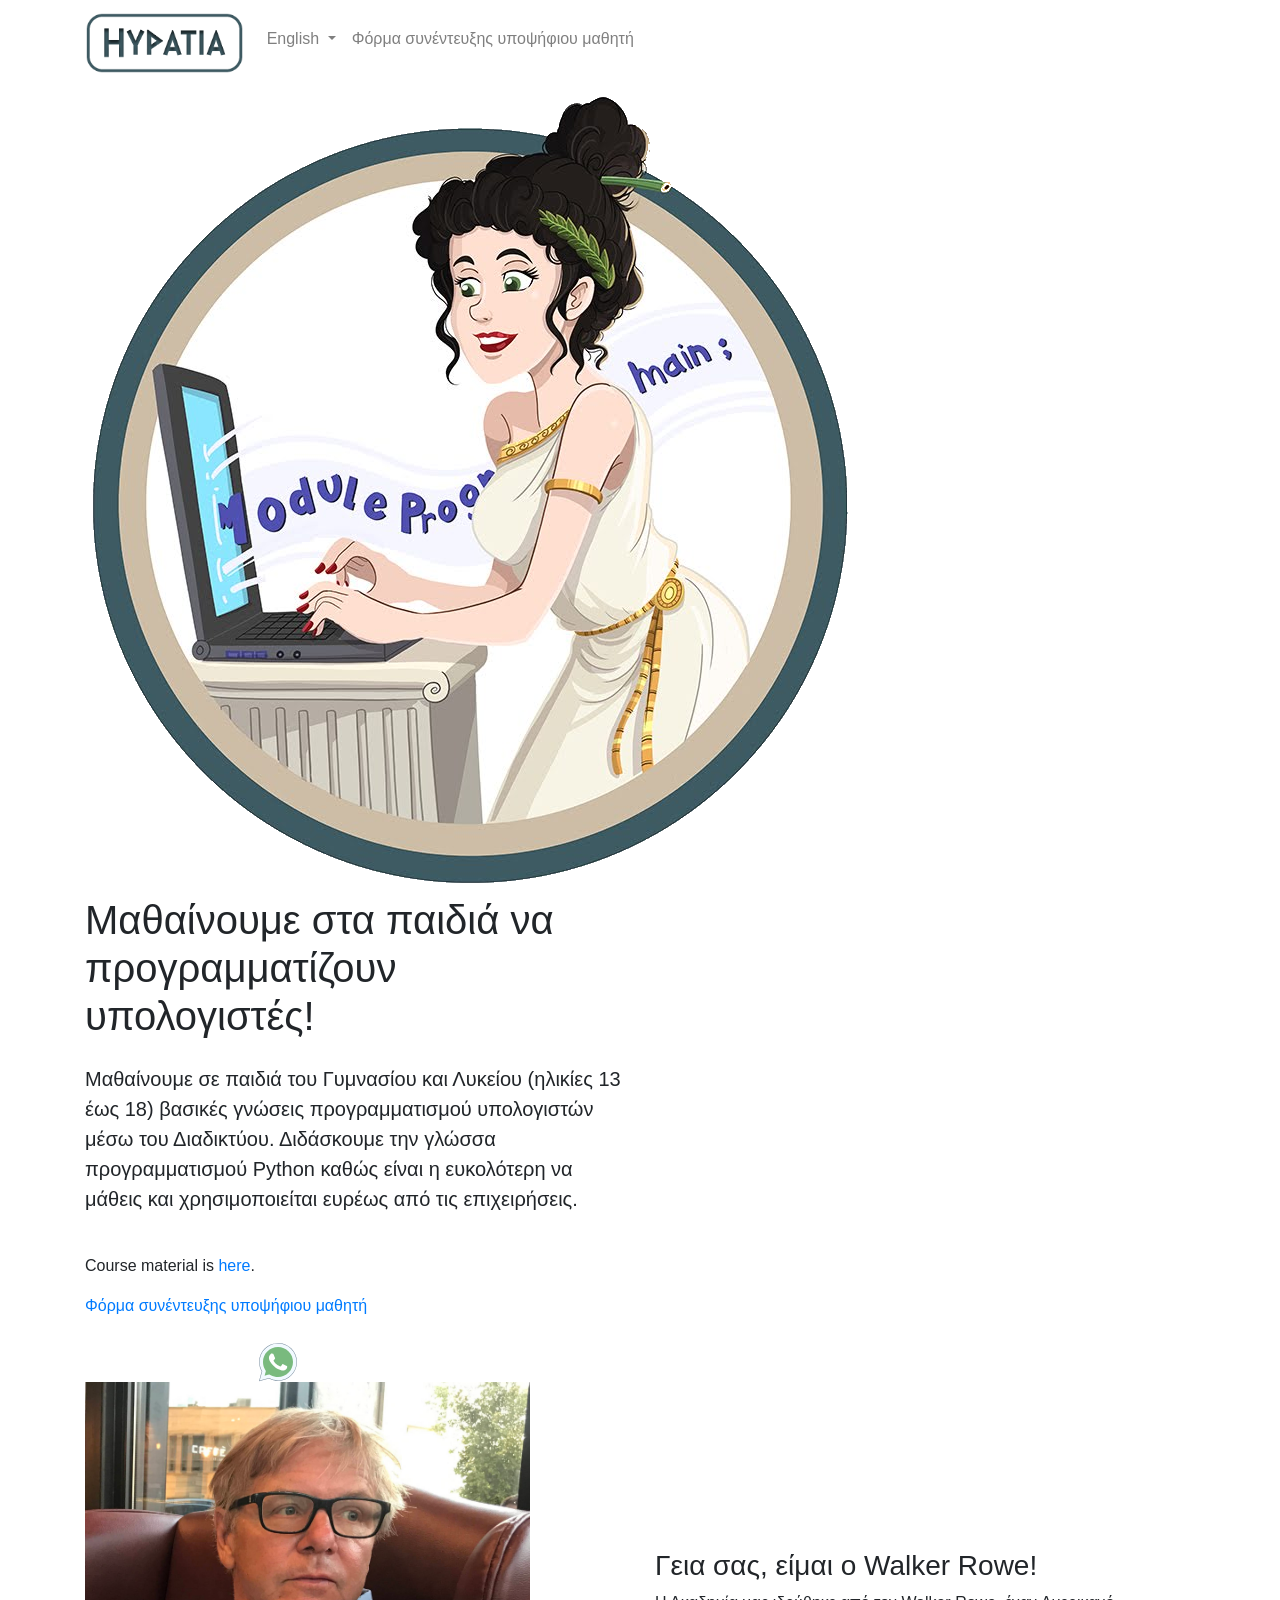
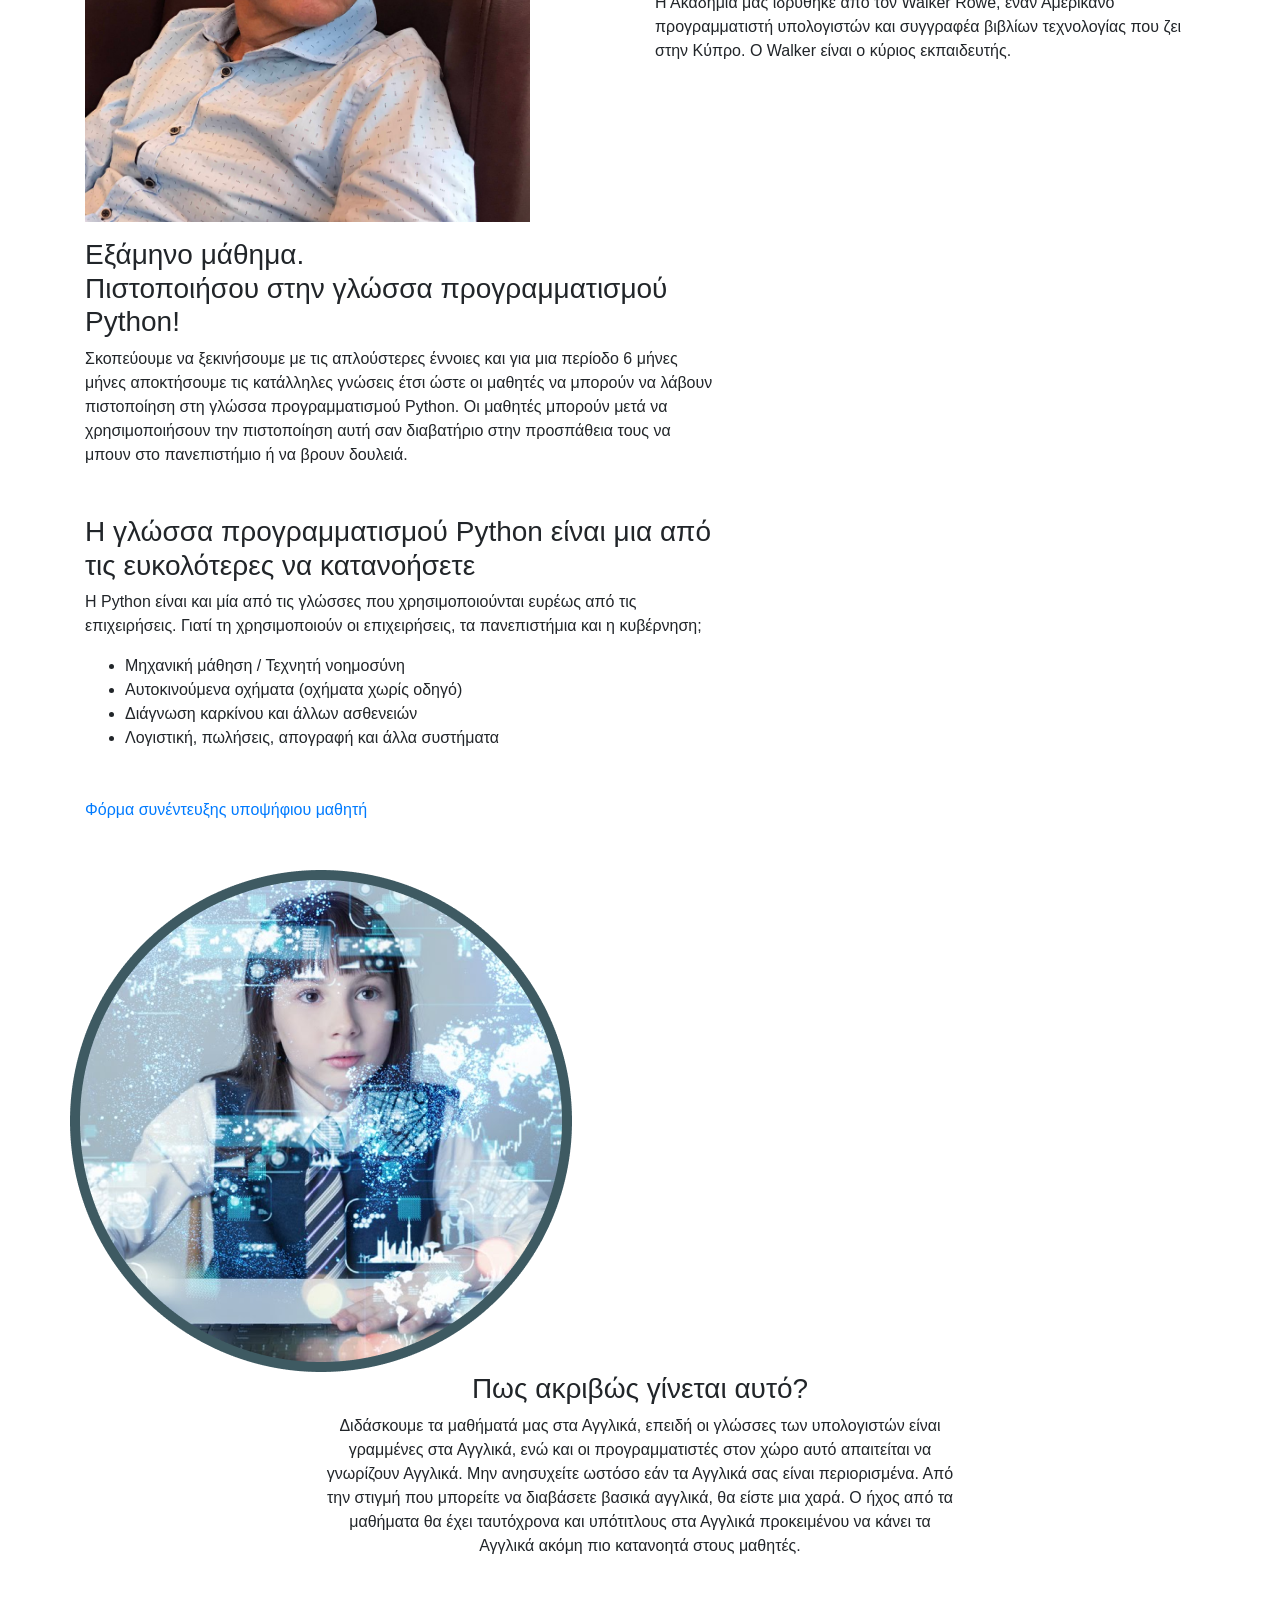
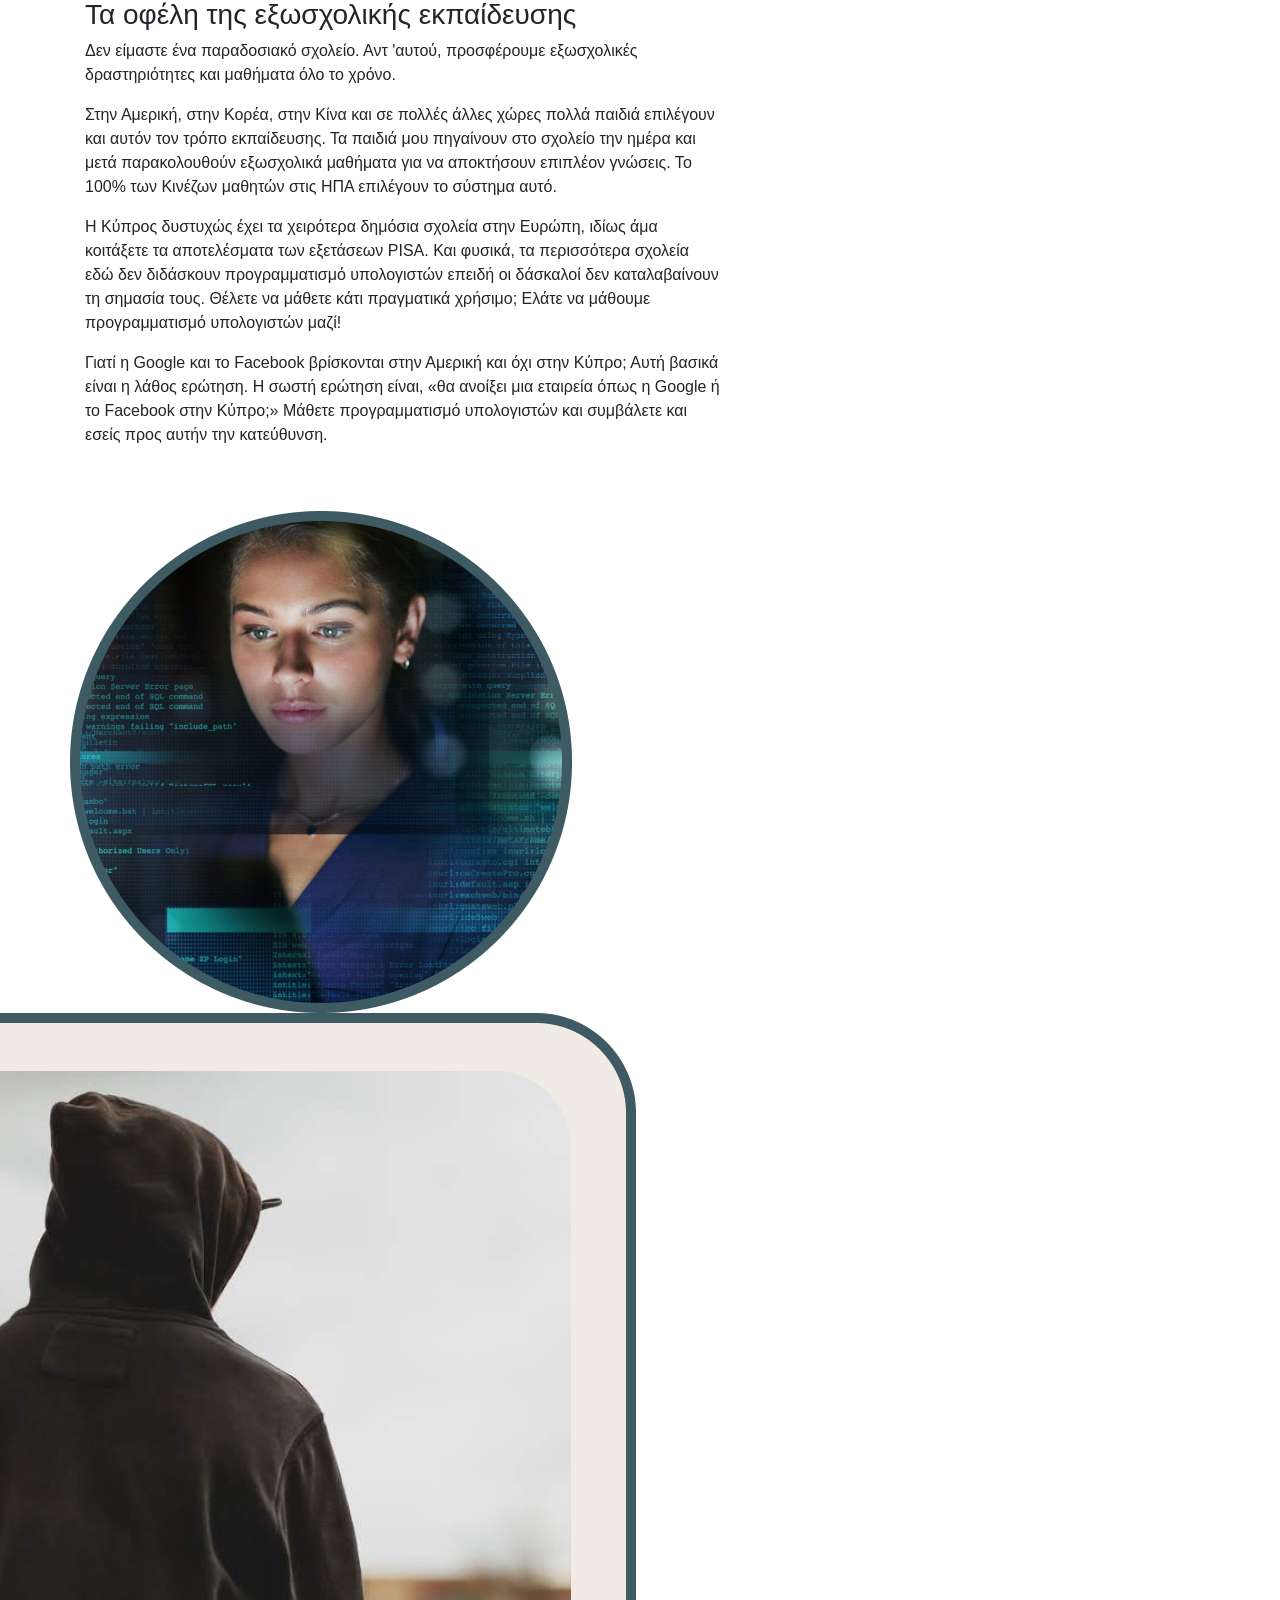
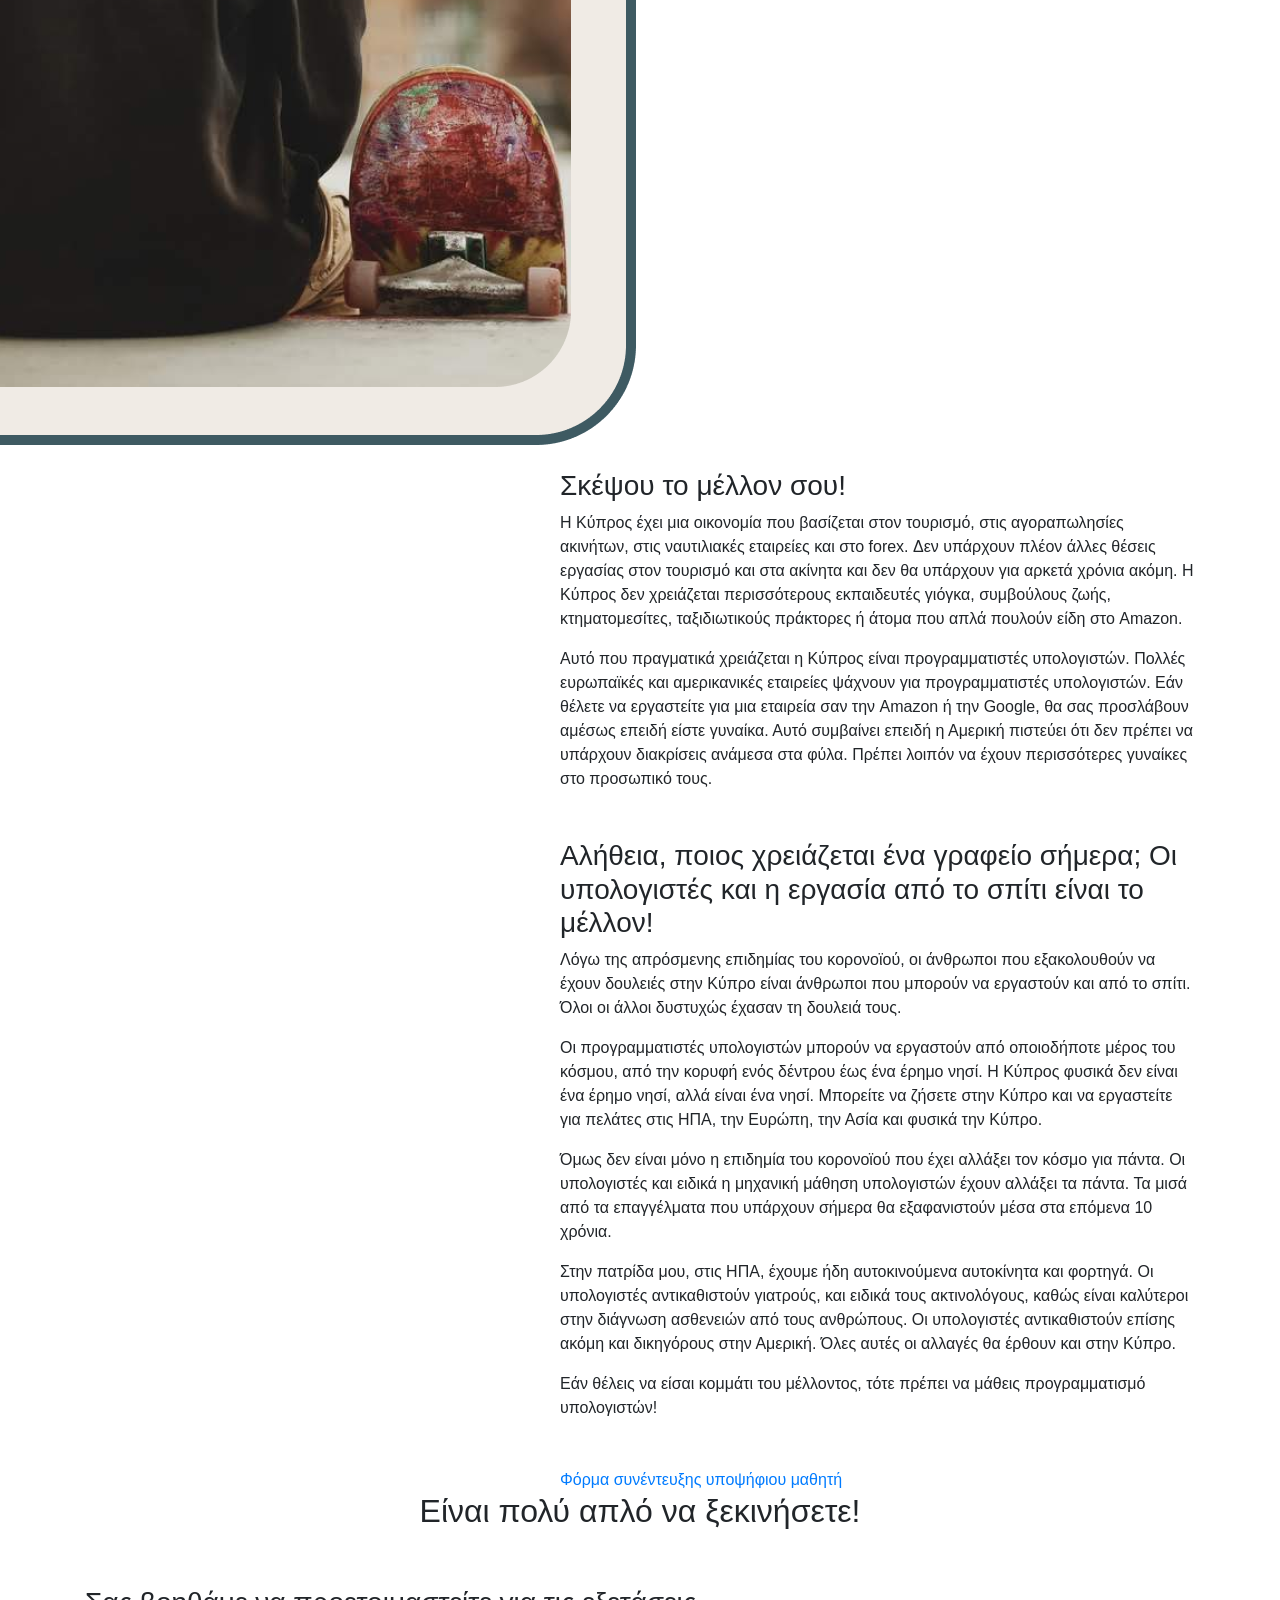
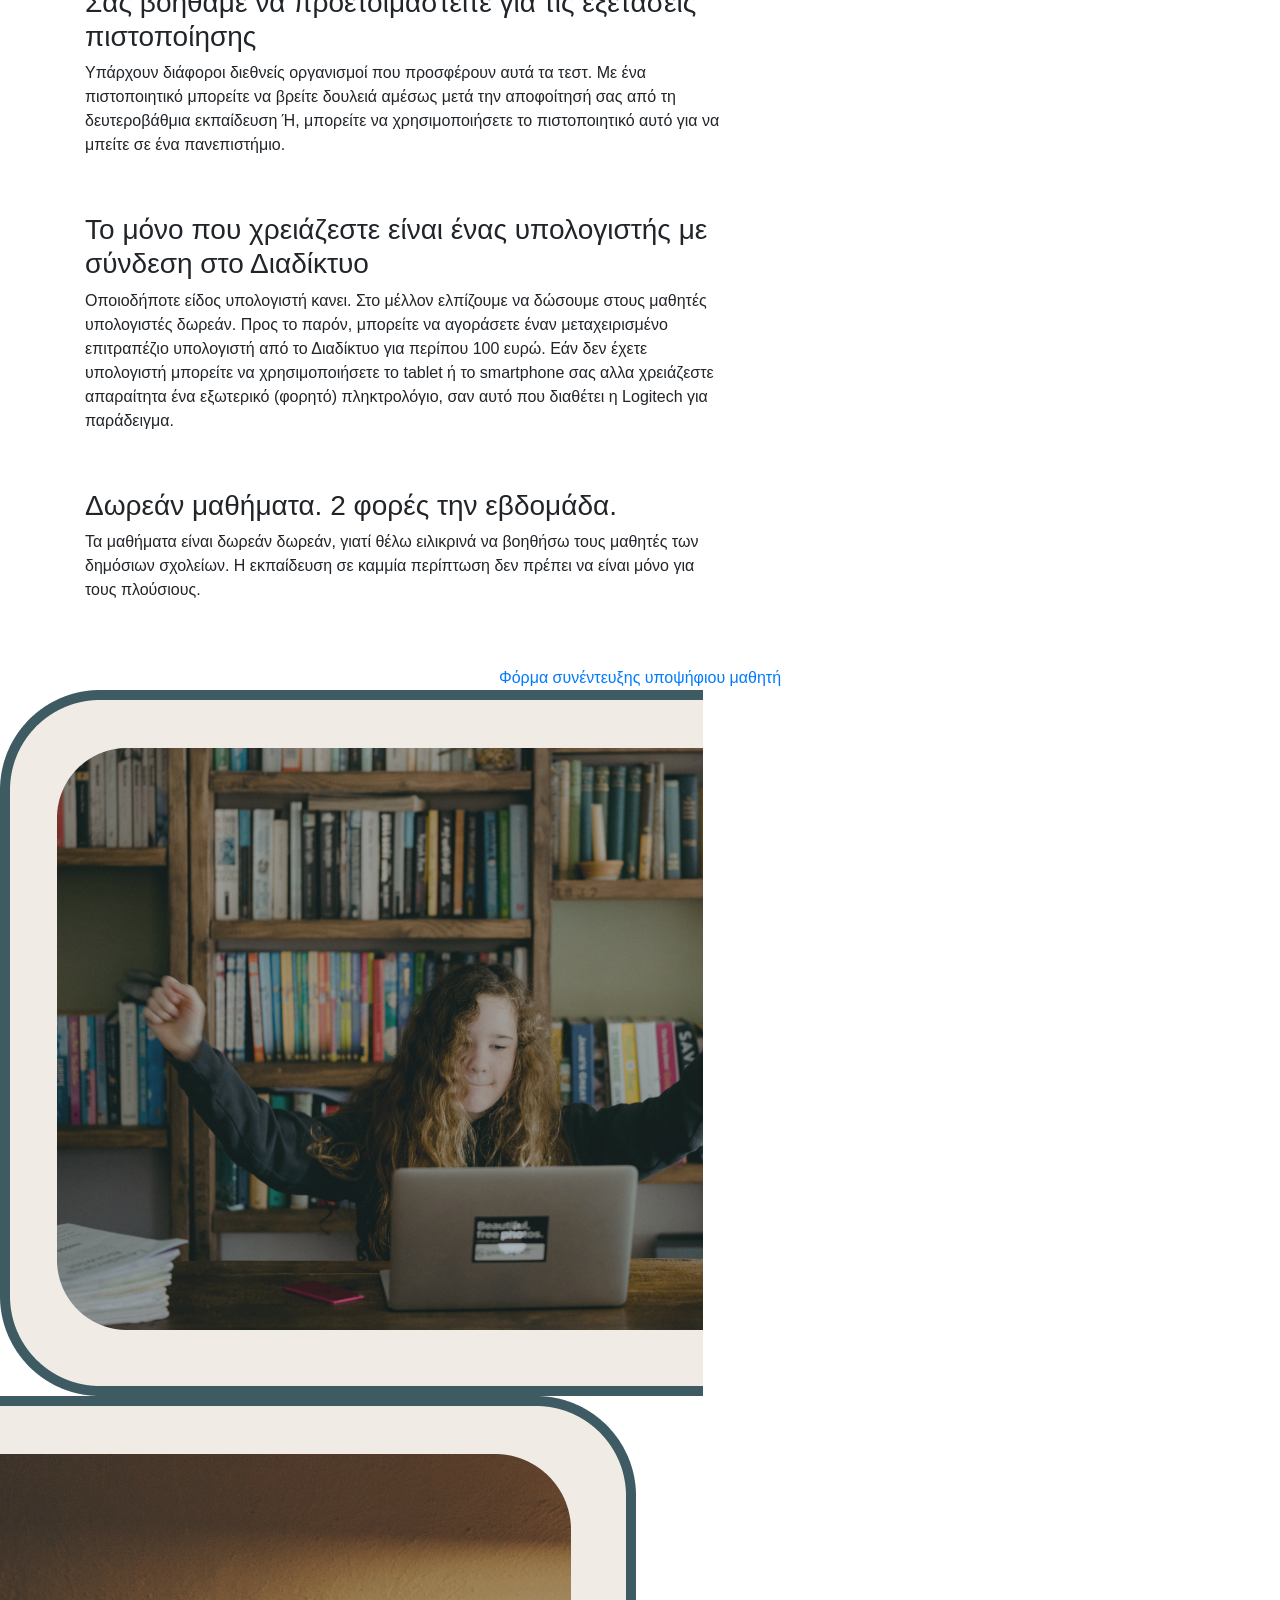
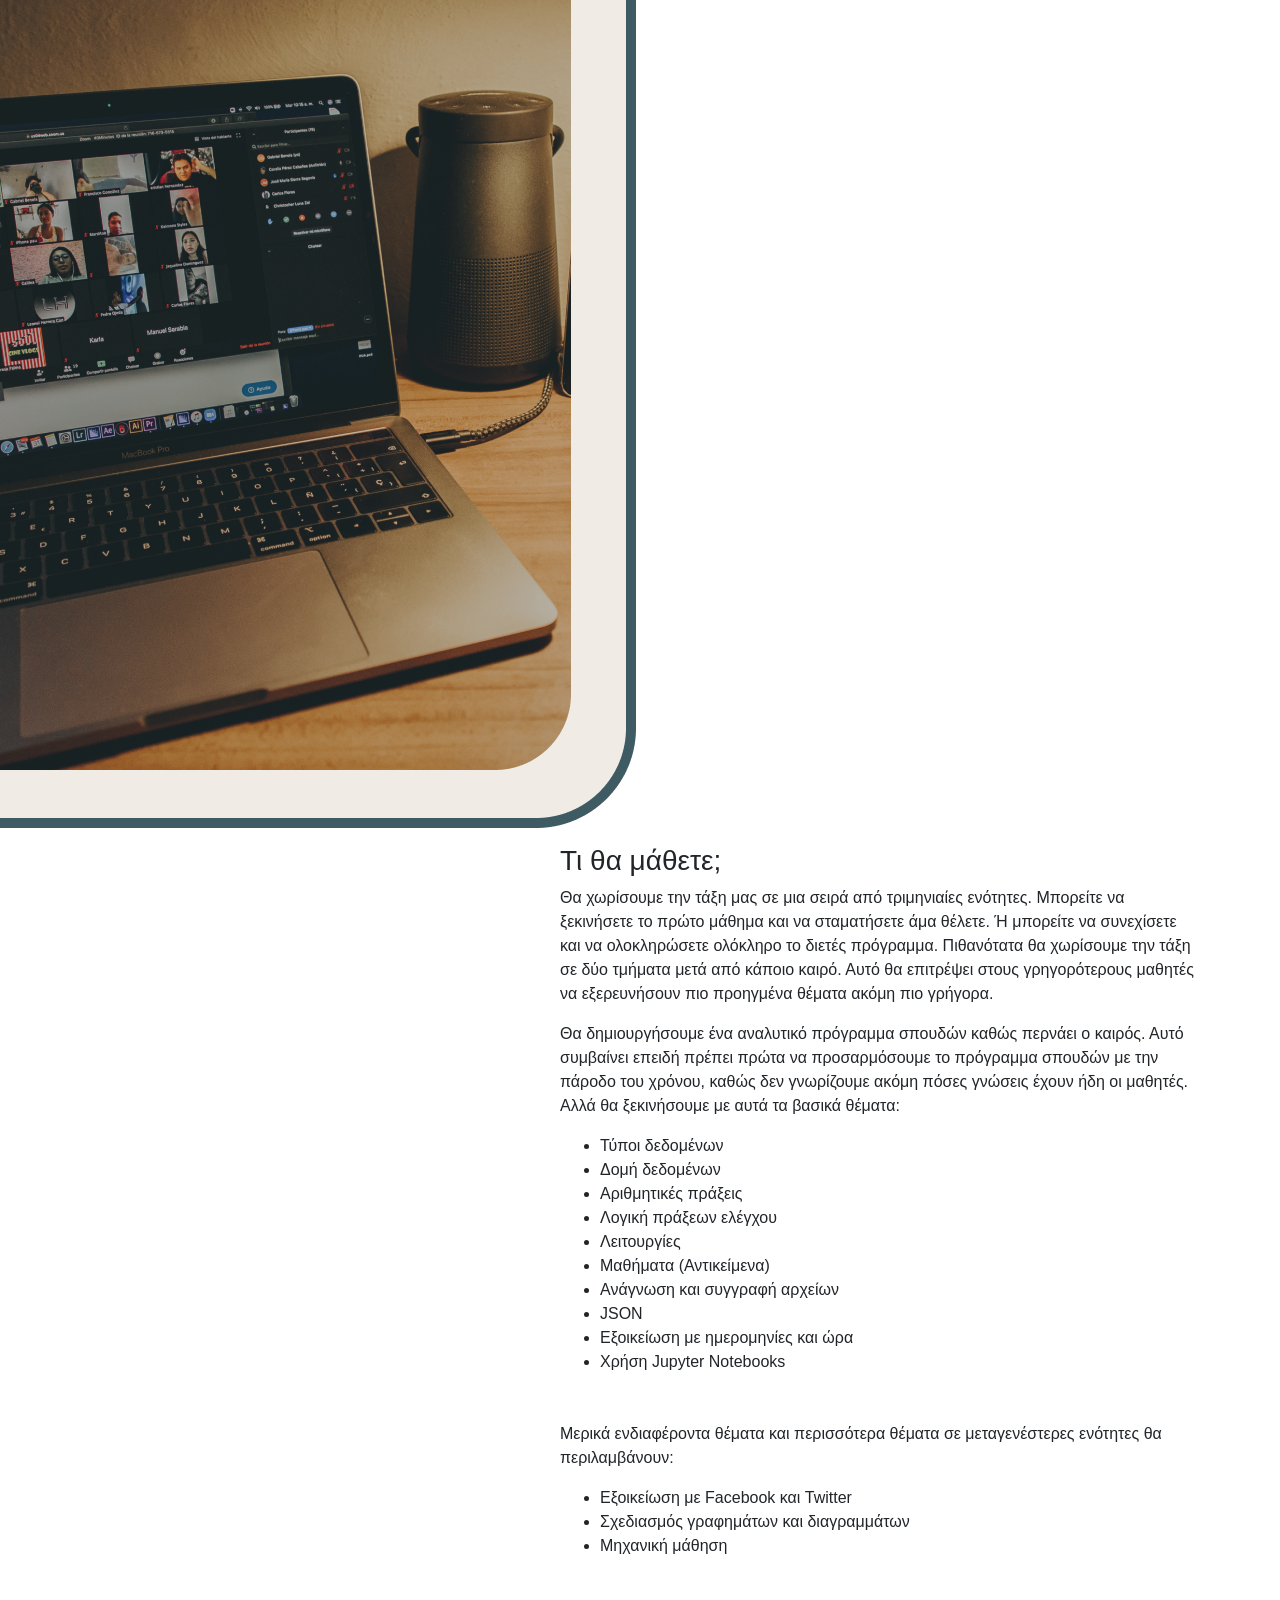
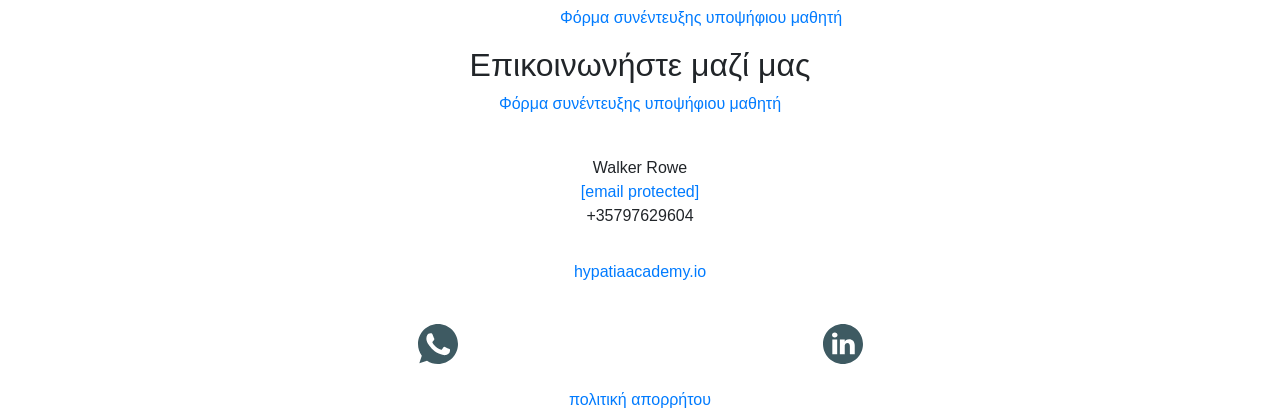
==== commit 5ed0c650: "Update index.html" ====
--- a/index.html
+++ b/index.html
@@ -17,7 +17,7 @@
 <body>
     <header class="bg-tan">
         <nav class="navbar navbar-light navbar-hypatia navbar-expand-md container">
-            <a class="navbar-brand" href="#"><img src="./img/logo.png" alt="Hypatia Academy" class="img-fluid d-inline-block align-top"></a>
+            <a class="navbar-brand" href="#"><img src="./img/logo.png" alt="Hypatia Academy" class="img-fluid d-inline-block align-top" style="max-height:60px; width:auto;"></a>
             <button class="navbar-toggler" type="button" data-toggle="collapse" data-target="#navbarSupportedContent" aria-controls="navbarSupportedContent" aria-expanded="false" aria-label="Toggle navigation">
                 <span><svg viewBox="0 0 100 80" width="40" height="40" fill="#3d5a62">
                         <rect width="100" height="10"></rect>
@@ -55,7 +55,7 @@
 <p class="cta">Course material is <a href="https://github.com/werowe/HypatiaAcademy">here</a>.</p>
                         <a class="signup" href="https://docs.google.com/forms/d/e/1FAIpQLSdunF0S2aaWxjip0yh989nvvklVRr_bDWnC74IjUHUV6cPUnQ/viewform" target="_blank">Φόρμα συνέντευξης υποψήφιου μαθητή</a>
                    <div id="social" class="d-flex justify-content-between col-12 col-md-5 mx-auto mt-4">
-                    <a href="https://wa.me/35797629604" target="_blank"><img src="../img/green-whatsapp.svg" alt="Whatsapp"></a> 
+                    <a href="https://wa.me/35797629604" target="_blank"><img src="../img/green-whatsapp.svg" alt="Whatsapp" width="40" height="40"></a>
 </div>
                 </div>
             </div>
@@ -216,15 +216,15 @@
                 </div>
                 <div class="col-12 py-3">
                     <p>Walker Rowe<br>
-                        <a href="mailto:werowe@walkerrowe.com">werowe@walkerrowe.com</a><br>
+                        <a href="/cdn-cgi/l/email-protection#d9aebcabb6aebc99aeb8b5b2bcababb6aebcf7bab6b4"><span class="__cf_email__" data-cfemail="afd8caddc0d8caefd8cec3c4caddddc0d8ca81ccc0c2">[email&#160;protected]</span></a><br>
                         +35797629604</p>
                     <div class="pt-3">
-                        <a href="http://hypatiaacademy.io/" class="d-block" target="_blank">hypatiaacademy.io</a>
+                        <a href="https://hypatiaacademy.io/" class="d-block" target="_blank">hypatiaacademy.io</a>
                     </div>
                 </div>
                 <div id="social" class="d-flex justify-content-between col-12 col-md-5 mx-auto mt-4">
-                    <a href="https://wa.me/35797629604" target="_blank"><img src="./img/whatsapp.svg" alt="Whatsapp"></a>
-                    <a href="https://www.linkedin.com/in/walkerrowe/" target="_blank"><img src="./img/linkedin.svg" alt="LinkedIn"></a>
+                    <a href="https://wa.me/35797629604" target="_blank"><img src="./img/whatsapp.svg" alt="Whatsapp" width="40" height="40"></a>
+                    <a href="https://www.linkedin.com/in/walkerrowe/" target="_blank"><img src="./img/linkedin.svg" alt="LinkedIn" width="40" height="40"></a>
                 </div>
                 <div class="col-12 mt-4">
                     <a href="./privacy.html">πολιτική απορρήτου</a></div>
@@ -234,10 +234,9 @@
 
     <!-- Optional JavaScript -->
     <!-- jQuery first, then Popper.js, then Bootstrap JS -->
-    <script src="https://code.jquery.com/jquery-3.4.1.slim.min.js" integrity="sha384-J6qa4849blE2+poT4WnyKhv5vZF5SrPo0iEjwBvKU7imGFAV0wwj1yYfoRSJoZ+n" crossorigin="anonymous"></script>
+    <script data-cfasync="false" src="/cdn-cgi/scripts/5c5dd728/cloudflare-static/email-decode.min.js"></script><script src="https://code.jquery.com/jquery-3.4.1.slim.min.js" integrity="sha384-J6qa4849blE2+poT4WnyKhv5vZF5SrPo0iEjwBvKU7imGFAV0wwj1yYfoRSJoZ+n" crossorigin="anonymous"></script>
     <script src="https://cdn.jsdelivr.net/npm/popper.js@1.16.0/dist/umd/popper.min.js" integrity="sha384-Q6E9RHvbIyZFJoft+2mJbHaEWldlvI9IOYy5n3zV9zzTtmI3UksdQRVvoxMfooAo" crossorigin="anonymous"></script>
     <script src="https://stackpath.bootstrapcdn.com/bootstrap/4.4.1/js/bootstrap.min.js" integrity="sha384-wfSDF2E50Y2D1uUdj0O3uMBJnjuUD4Ih7YwaYd1iqfktj0Uod8GCExl3Og8ifwB6" crossorigin="anonymous"></script>
 </body>
 
 </html>
-
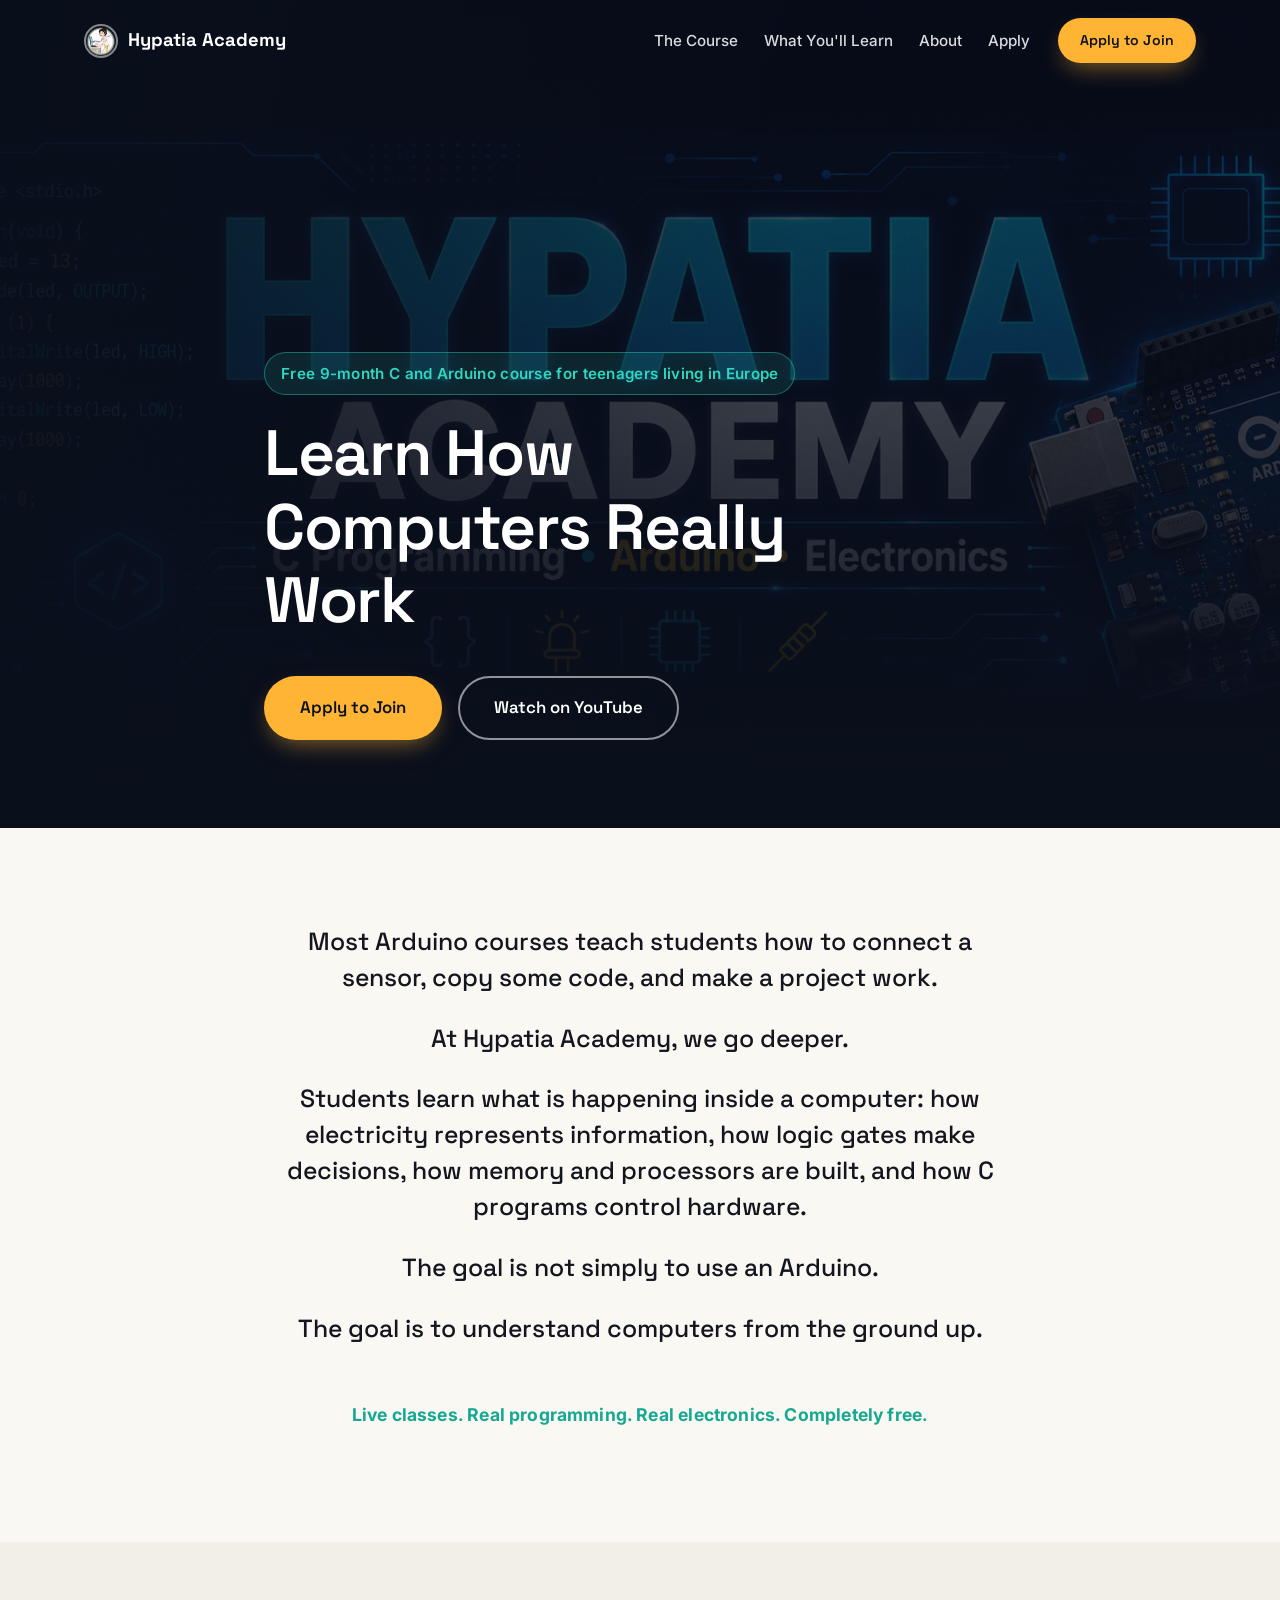
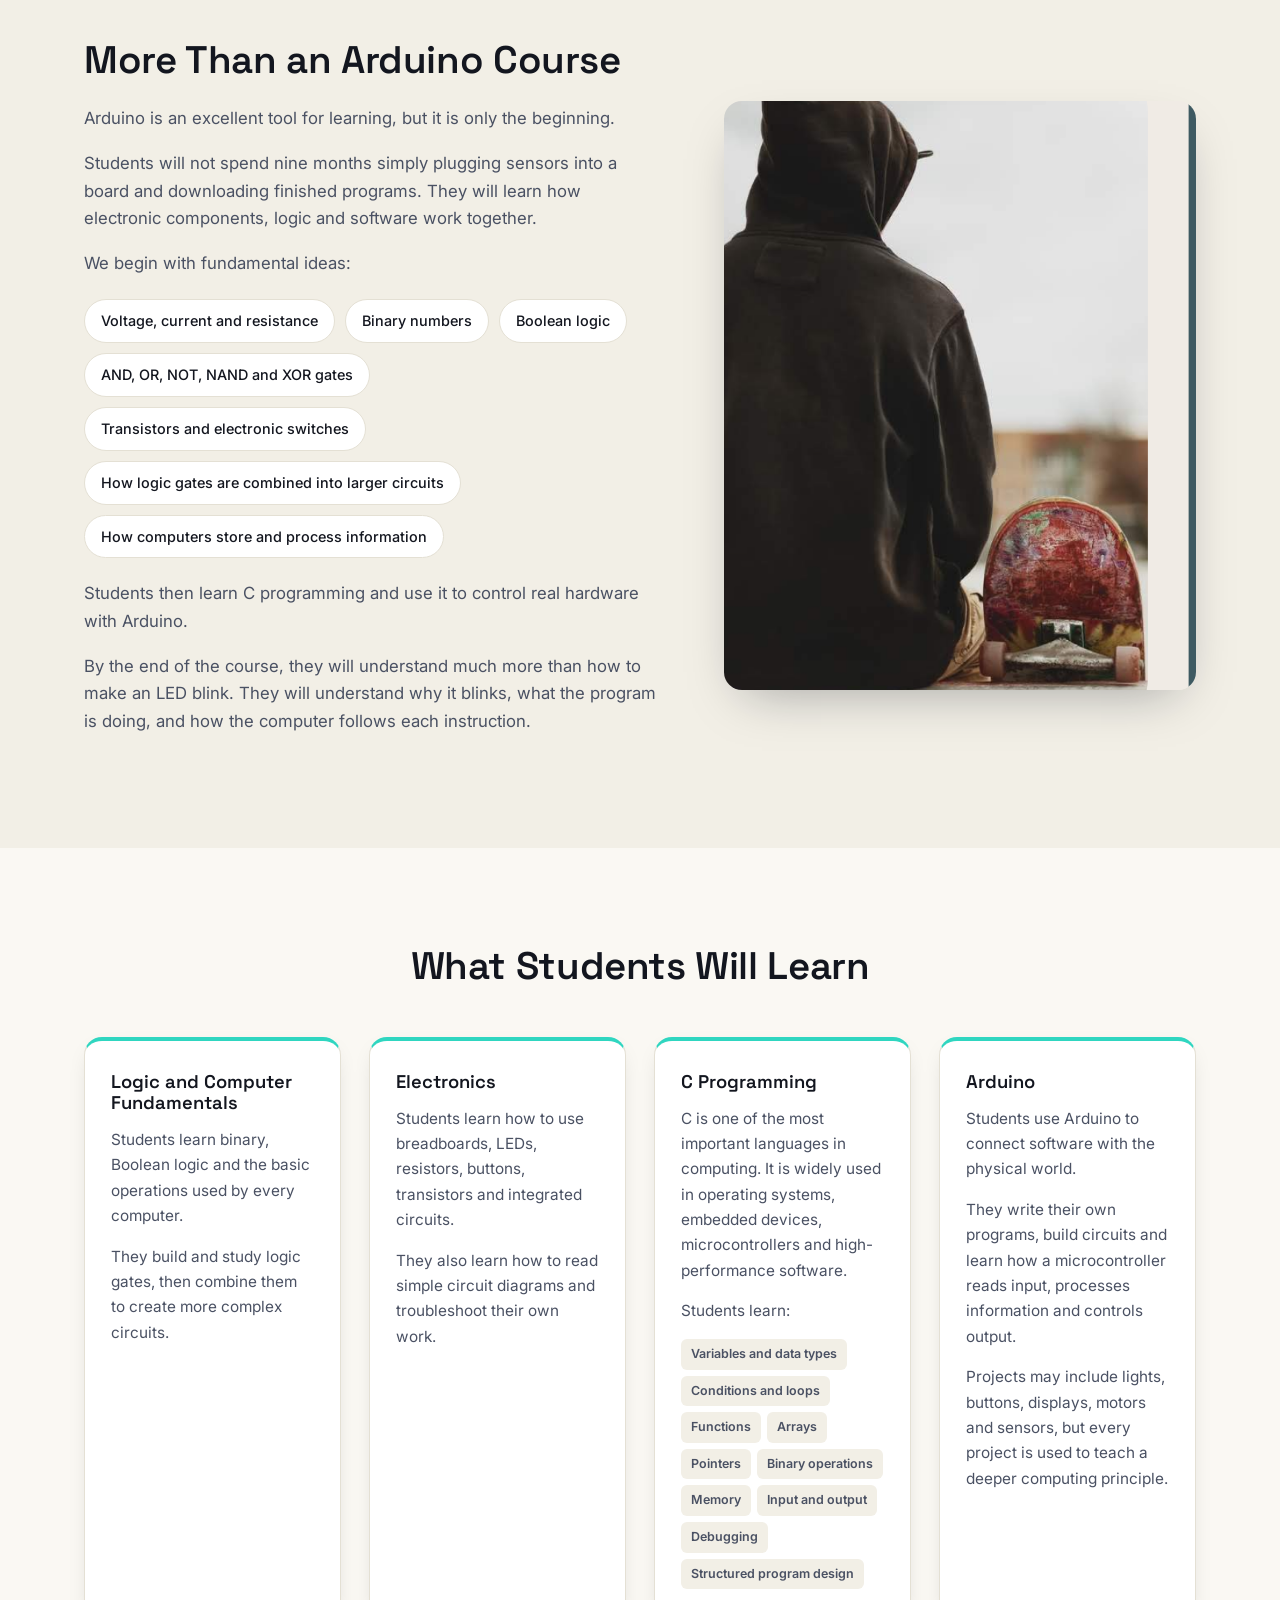
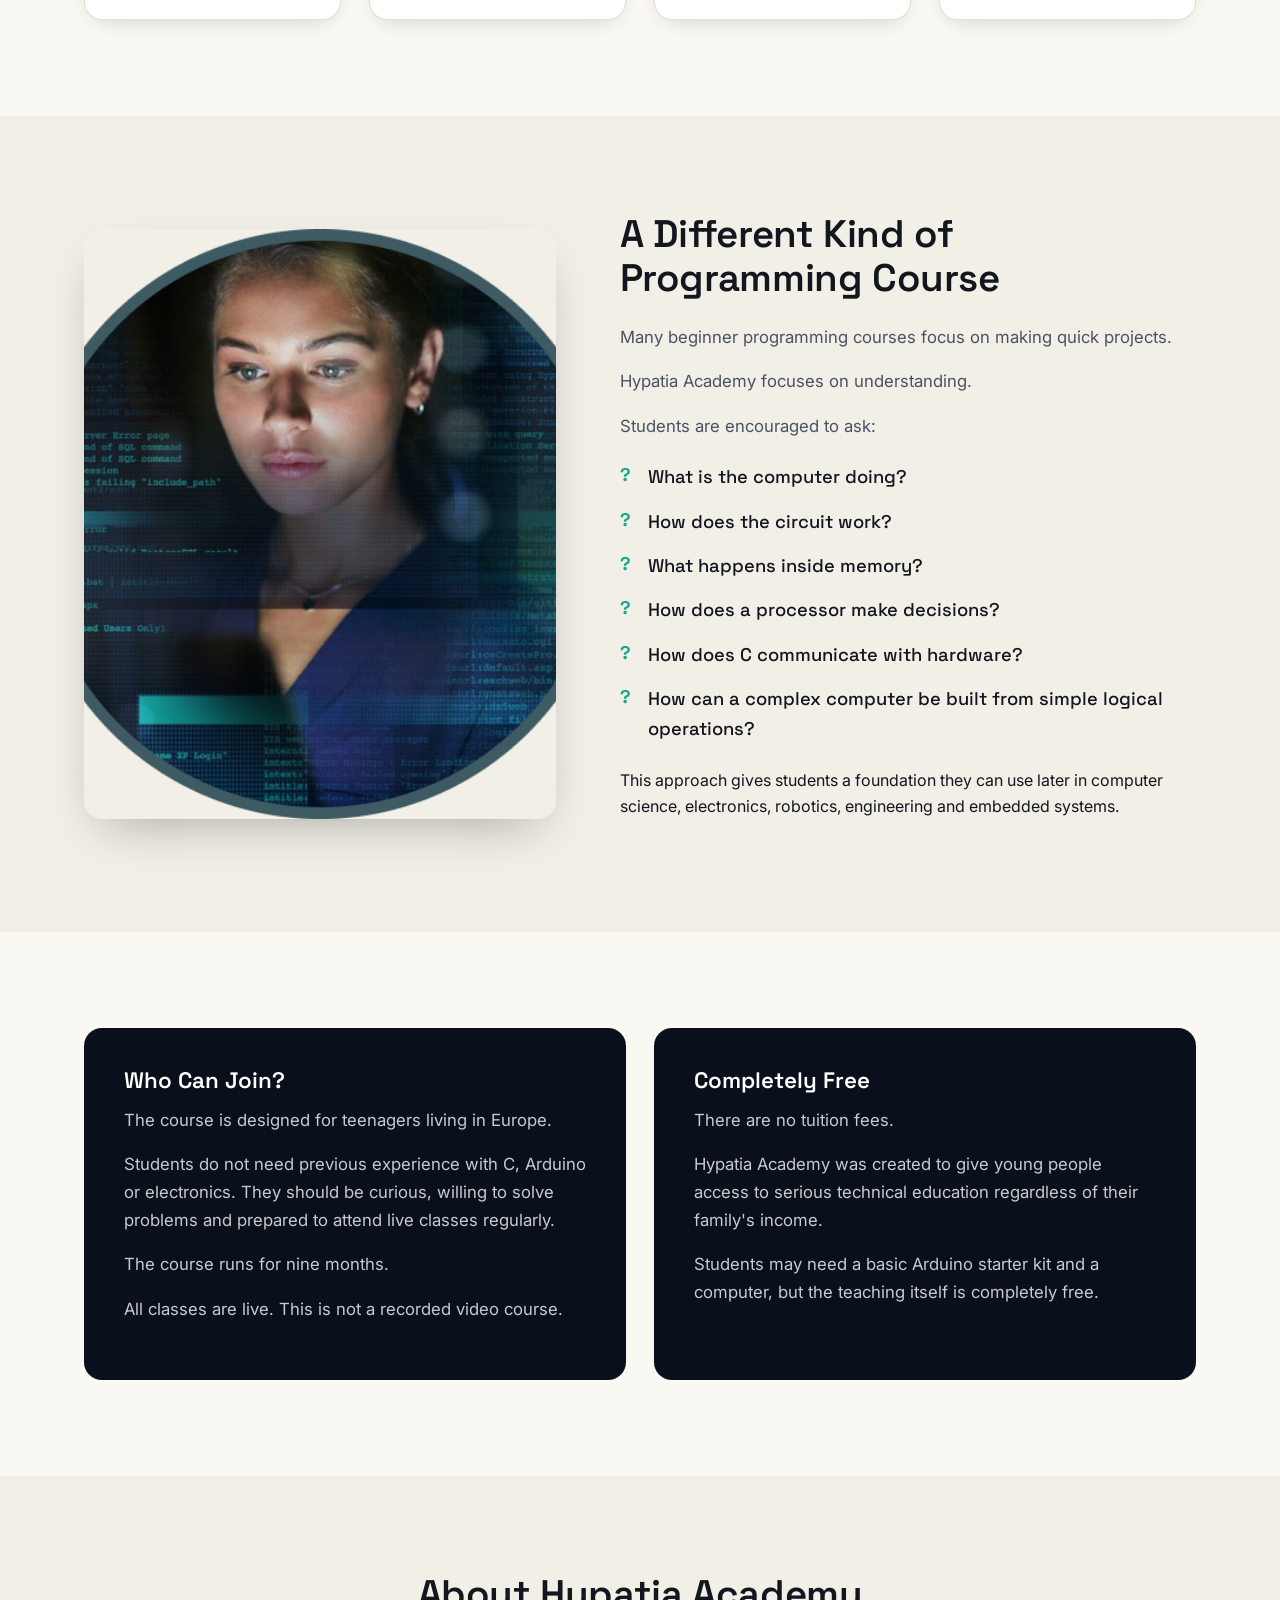
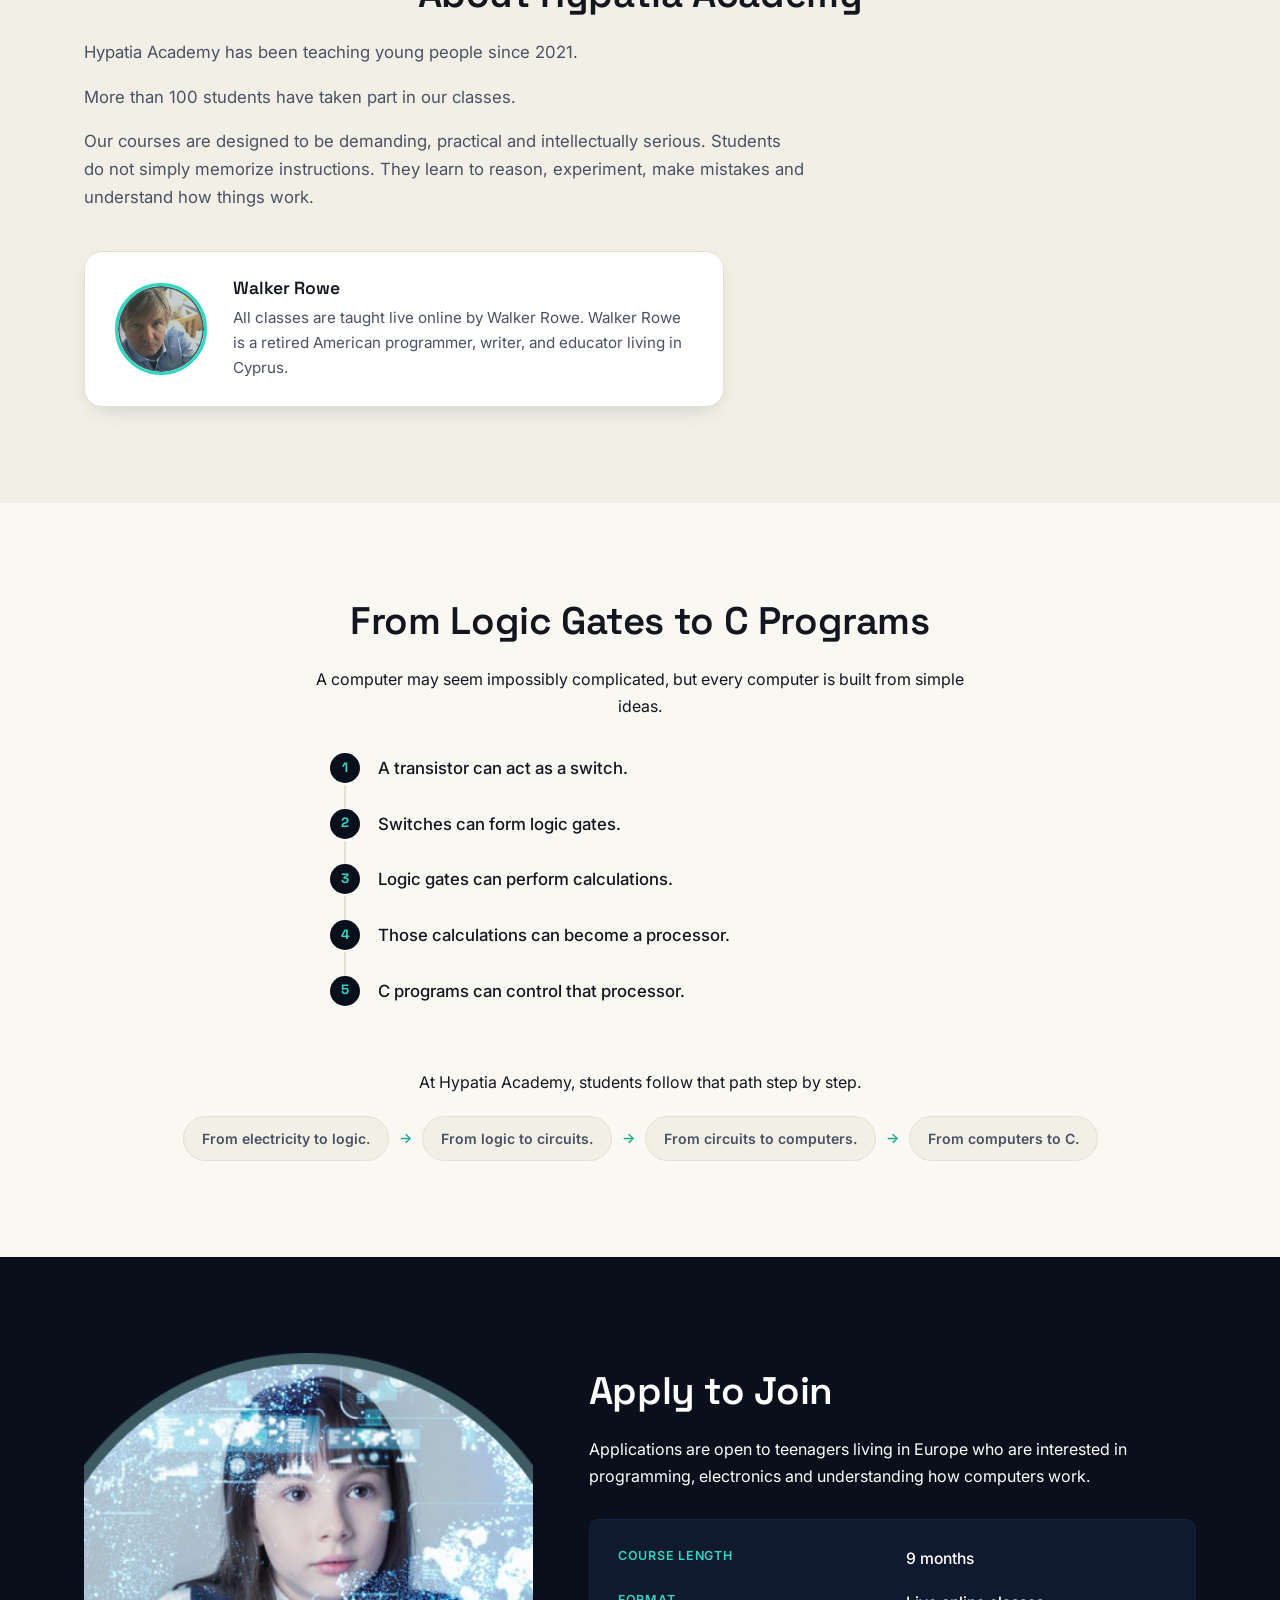
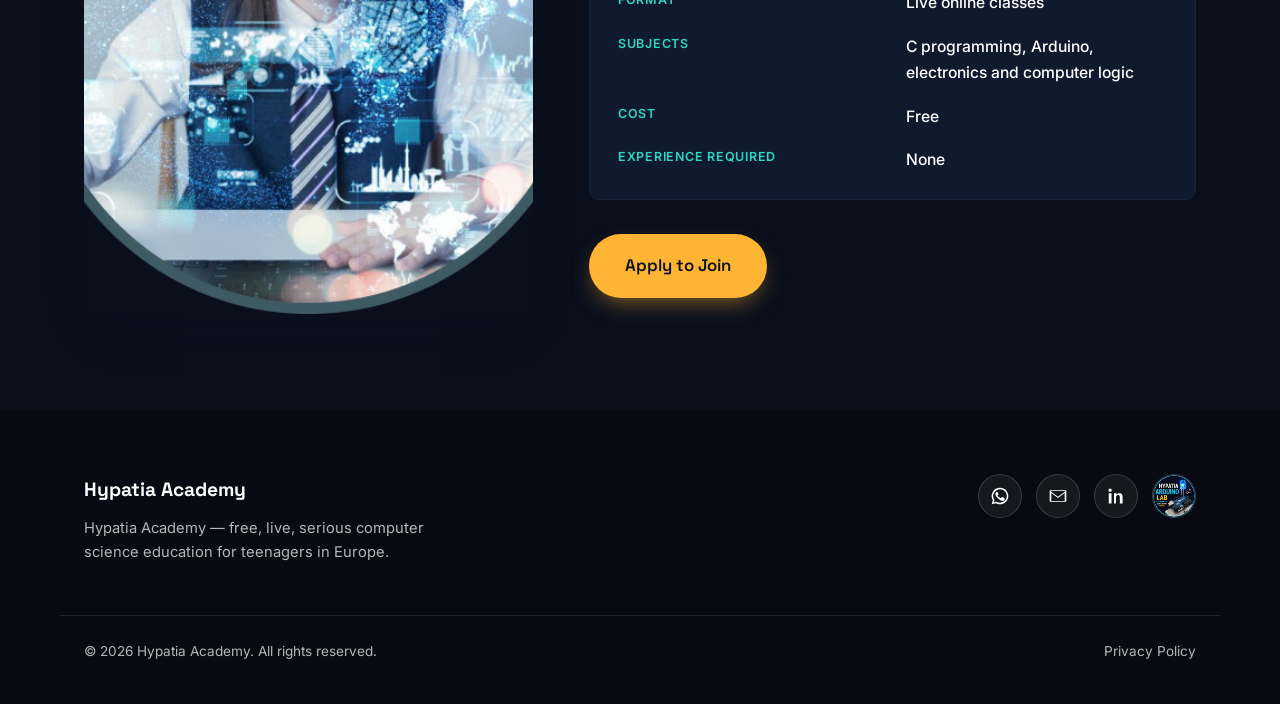
==== commit 4dc50b47: "Redesign site: English-only, new stunning design, editable content file Rebuilds the homepage with a" ====
--- a/index.html
+++ b/index.html
@@ -1,242 +1,161 @@
-<!doctype html>
-<html lang="el">
-
-<head>
-    <!-- Required meta tags -->
-    <meta charset="utf-8">
-    <meta name="viewport" content="width=device-width, initial-scale=1, shrink-to-fit=no">
-
-    <!-- Bootstrap CSS -->
-    <link rel="stylesheet" href="https://stackpath.bootstrapcdn.com/bootstrap/4.4.1/css/bootstrap.min.css" integrity="sha384-Vkoo8x4CGsO3+Hhxv8T/Q5PaXtkKtu6ug5TOeNV6gBiFeWPGFN9MuhOf23Q9Ifjh" crossorigin="anonymous">
-
-    <link rel="stylesheet" href="./css/style.css">
-
-    <title>Hypatia Academy</title>
-</head>
-
-<body>
-    <header class="bg-tan">
-        <nav class="navbar navbar-light navbar-hypatia navbar-expand-md container">
-            <a class="navbar-brand" href="#"><img src="./img/logo.png" alt="Hypatia Academy" class="img-fluid d-inline-block align-top" style="max-height:60px; width:auto;"></a>
-            <button class="navbar-toggler" type="button" data-toggle="collapse" data-target="#navbarSupportedContent" aria-controls="navbarSupportedContent" aria-expanded="false" aria-label="Toggle navigation">
-                <span><svg viewBox="0 0 100 80" width="40" height="40" fill="#3d5a62">
-                        <rect width="100" height="10"></rect>
-                        <rect y="30" width="100" height="10"></rect>
-                        <rect y="60" width="100" height="10"></rect>
-                    </svg></span>
-            </button>
-
-            <div class="collapse navbar-collapse" id="navbarSupportedContent">
-                <ul class="navbar-nav">
-                    <li class="nav-item dropdown mb-2">
-                        <a class="nav-link dropdown-toggle" href="#" id="navbarDropdown" role="button" data-toggle="dropdown" aria-haspopup="true" aria-expanded="false">
-                            English
-                        </a>
-                        <div class="dropdown-menu" aria-labelledby="navbarDropdown">
-                            <a class="dropdown-item active" href="index.html">Ελληνικά</a>
-                            <a class="dropdown-item" href="./en/index.html">English</a>
-                        </div>
-                    </li>
-                    <li class="nav-item">
-                        <a class="nav-link signup" href="https://docs.google.com/forms/d/e/1FAIpQLSdunF0S2aaWxjip0yh989nvvklVRr_bDWnC74IjUHUV6cPUnQ/viewform" target="_blank">Φόρμα συνέντευξης υποψήφιου μαθητή</a>
-                    </li>
-                </ul>
-            </div>
-        </nav>
-    </header>
-    <main>
-        <section class="bg-tan" id="hero">
-            <div class="container">
-                <div class="row">
-                    <img src="./img/hypatia.png" alt="hypatia" class="img-hypatia">
-                    <div class="col-12 col-lg-6 my-auto">
-                        <h1>Μαθαίνουμε στα παιδιά να προγραμματίζουν υπολογιστές!</h1>
-                        <p class="pt-3 pb-4 lead">Μαθαίνουμε σε παιδιά του Γυμνασίου και Λυκείου (ηλικίες 13 έως 18) βασικές γνώσεις προγραμματισμού υπολογιστών μέσω του Διαδικτύου. Διδάσκουμε την γλώσσα προγραμματισμού Python καθώς είναι η ευκολότερη να μάθεις και χρησιμοποιείται ευρέως από τις επιχειρήσεις.</p>
-<p class="cta">Course material is <a href="https://github.com/werowe/HypatiaAcademy">here</a>.</p>
-                        <a class="signup" href="https://docs.google.com/forms/d/e/1FAIpQLSdunF0S2aaWxjip0yh989nvvklVRr_bDWnC74IjUHUV6cPUnQ/viewform" target="_blank">Φόρμα συνέντευξης υποψήφιου μαθητή</a>
-                   <div id="social" class="d-flex justify-content-between col-12 col-md-5 mx-auto mt-4">
-                    <a href="https://wa.me/35797629604" target="_blank"><img src="../img/green-whatsapp.svg" alt="Whatsapp" width="40" height="40"></a>
-</div>
-                </div>
-            </div>
-        </section>
-        <section class="bg-blue">
-            <div class="container">
-                <div class="row">
-                    <div class="col-9 col-lg-5 m-auto"><img src="./img/walker.jpeg" class="img-fluid" alt="Walker Rowe"></div>
-                    <div class="col-12 col-lg-6 offset-lg-1 d-flex mt-4">
-                        <div class="my-auto">
-                            <h3>Γεια σας, είμαι ο Walker Rowe!</h3>
-                            <p>Η Ακαδημία μας ιδρύθηκε από τον Walker Rowe, έναν Αμερικανό προγραμματιστή υπολογιστών και συγγραφέα βιβλίων τεχνολογίας που ζει στην Κύπρο. Ο Walker είναι ο κύριος εκπαιδευτής.</p>
-                        </div>
-                    </div>
-                </div>
-            </div>
-        </section>
-        <section id="python">
-            <div class="container">
-                <div class="row">
-                    <div class="col-12 col-lg-7">
-                        <div class="pt-3 pb-5">
-                            <h3>Εξάμηνο μάθημα.<br>
-                                Πιστοποιήσου στην γλώσσα προγραμματισμού Python!</h3>
-                            <p>Σκοπεύουμε να ξεκινήσουμε με τις απλούστερες έννοιες και για μια περίοδο 6 μήνες μήνες αποκτήσουμε τις κατάλληλες γνώσεις έτσι ώστε οι μαθητές να μπορούν να λάβουν πιστοποίηση στη γλώσσα προγραμματισμού Python. Οι μαθητές μπορούν μετά να χρησιμοποιήσουν την πιστοποίηση αυτή σαν διαβατήριο στην προσπάθεια τους να μπουν στο πανεπιστήμιο ή να βρουν δουλειά.</p>
-                            <h3 class="mt-5">Η γλώσσα προγραμματισμού Python είναι μια από τις ευκολότερες να κατανοήσετε</h3>
-                            <p>Η Python είναι και μία από τις γλώσσες που χρησιμοποιούνται ευρέως από τις επιχειρήσεις. Γιατί τη χρησιμοποιούν οι επιχειρήσεις, τα πανεπιστήμια και η κυβέρνηση;</p>
-                            <ul class="mb-5">
-                                <li>Μηχανική μάθηση / Τεχνητή νοημοσύνη</li>
-                                <li>Αυτοκινούμενα οχήματα (οχήματα χωρίς οδηγό)</li>
-                                <li>Διάγνωση καρκίνου και άλλων ασθενειών</li>
-                                <li>Λογιστική, πωλήσεις, απογραφή και άλλα συστήματα</li>
-                            </ul>
-                            <a class="signup" href="https://docs.google.com/forms/d/e/1FAIpQLSdunF0S2aaWxjip0yh989nvvklVRr_bDWnC74IjUHUV6cPUnQ/viewform" target="_blank">Φόρμα συνέντευξης υποψήφιου μαθητή</a>
-                        </div>
-                    </div>
- 	<img src="img/girlcomputer.png" alt="" class="img-girl">
-                </div>
-            </div>
-        </section>
-        <section>
-            <div class="container">
-                <div class="row">
-                    <div class="col-12 col-lg-7 text-center mx-auto">
-                        <h3>Πως ακριβώς γίνεται αυτό?</h3>
-                        <p>Διδάσκουμε τα μαθήματά μας στα Αγγλικά, επειδή οι γλώσσες των υπολογιστών είναι γραμμένες στα Αγγλικά, ενώ και οι προγραμματιστές στον χώρο αυτό απαιτείται να γνωρίζουν Αγγλικά. Μην ανησυχείτε ωστόσο εάν τα Αγγλικά σας είναι περιορισμένα. Από την στιγμή που μπορείτε να διαβάσετε βασικά αγγλικά, θα είστε μια χαρά. Ο ήχος από τα μαθήματα θα έχει ταυτόχρονα και υπότιτλους στα Αγγλικά προκειμένου να κάνει τα Αγγλικά ακόμη πιο κατανοητά στους μαθητές.</p>
-                    </div>
-                </div>
-            </div>
-        </section>
-        <section id="benefits">
-            <div class="container">
-                <div class="row">
-                    <div class="col-12 col-lg-7">
-                        <div class="pt-4 pb-5">
-                            <h3>Τα οφέλη της εξωσχολικής εκπαίδευσης</h3>
-                            <p>Δεν είμαστε ένα παραδοσιακό σχολείο. Αντ 'αυτού, προσφέρουμε εξωσχολικές δραστηριότητες και μαθήματα όλο το χρόνο. </p>
-                            <p>Στην Αμερική, στην Κορέα, στην Κίνα και σε πολλές άλλες χώρες πολλά παιδιά επιλέγουν και αυτόν τον τρόπο εκπαίδευσης. Τα παιδιά μου πηγαίνουν στο σχολείο την ημέρα και μετά παρακολουθούν εξωσχολικά μαθήματα για να αποκτήσουν επιπλέον γνώσεις. Το 100% των Κινέζων μαθητών στις ΗΠΑ επιλέγουν το σύστημα αυτό.</p>
-                            <p>Η Κύπρος δυστυχώς έχει τα χειρότερα δημόσια σχολεία στην Ευρώπη, ιδίως άμα κοιτάξετε τα αποτελέσματα των εξετάσεων PISA. Και φυσικά, τα περισσότερα σχολεία εδώ δεν διδάσκουν προγραμματισμό υπολογιστών επειδή οι δάσκαλοί δεν καταλαβαίνουν τη σημασία τους. Θέλετε να μάθετε κάτι πραγματικά χρήσιμο; Ελάτε να μάθουμε προγραμματισμό υπολογιστών μαζί!</p>
-                            <p>Γιατί η Google και το Facebook βρίσκονται στην Αμερική και όχι στην Κύπρο; Αυτή βασικά είναι η λάθος ερώτηση. Η σωστή ερώτηση είναι, «θα ανοίξει μια εταιρεία όπως η Google ή το Facebook στην Κύπρο;» Μάθετε προγραμματισμό υπολογιστών και συμβάλετε και εσείς προς αυτήν την κατεύθυνση.</p>
-                        </div>
-                    </div>
- 	<img src="img/girlcoder.png" alt="" class="img-girl">
-                </div>
-            </div>
-        </section>
-        <section id="future">
-            <img src="img/teenager.png" alt="" class="img-left">
-            <div class="container">
-                <div class="row">
-                    <div class="col-12 col-lg-7 ml-auto">
-                        <div class="pt-4">
-                            <h3>Σκέψου το μέλλον σου!</h3>
-                            <p>Η Κύπρος έχει μια οικονομία που βασίζεται στον τουρισμό, στις αγοραπωλησίες ακινήτων, στις ναυτιλιακές εταιρείες και στο forex. Δεν υπάρχουν πλέον άλλες θέσεις εργασίας στον τουρισμό και στα ακίνητα και δεν θα υπάρχουν για αρκετά χρόνια ακόμη. Η Κύπρος δεν χρειάζεται περισσότερους εκπαιδευτές γιόγκα, συμβούλους ζωής, κτηματομεσίτες, ταξιδιωτικούς πράκτορες ή άτομα που απλά πουλούν είδη στο Amazon.</p>
-                            <p>Αυτό που πραγματικά χρειάζεται η Κύπρος είναι προγραμματιστές υπολογιστών. Πολλές ευρωπαϊκές και αμερικανικές εταιρείες ψάχνουν για προγραμματιστές υπολογιστών. Εάν θέλετε να εργαστείτε για μια εταιρεία σαν την Amazon ή την Google, θα σας προσλάβουν αμέσως επειδή είστε γυναίκα. Αυτό συμβαίνει επειδή η Αμερική πιστεύει ότι δεν πρέπει να υπάρχουν διακρίσεις ανάμεσα στα φύλα. Πρέπει λοιπόν να έχουν περισσότερες γυναίκες στο προσωπικό τους.</p>
-                            <h3 class="mt-5">Αλήθεια, ποιος χρειάζεται ένα γραφείο σήμερα; Οι υπολογιστές και η εργασία από το σπίτι είναι το μέλλον!</h3>
-                            <p>Λόγω της απρόσμενης επιδημίας του κορονοϊού, οι άνθρωποι που εξακολουθούν να έχουν δουλειές στην Κύπρο είναι άνθρωποι που μπορούν να εργαστούν και από το σπίτι. Όλοι οι άλλοι δυστυχώς έχασαν τη δουλειά τους.
-                            </p>
-                            <p>Οι προγραμματιστές υπολογιστών μπορούν να εργαστούν από οποιοδήποτε μέρος του κόσμου, από την κορυφή ενός δέντρου έως ένα έρημο νησί. Η Κύπρος φυσικά δεν είναι ένα έρημο νησί, αλλά είναι ένα νησί. Μπορείτε να ζήσετε στην Κύπρο και να εργαστείτε για πελάτες στις ΗΠΑ, την Ευρώπη, την Ασία και φυσικά την Κύπρο.</p>
-                            <p>Όμως δεν είναι μόνο η επιδημία του κορονοϊού που έχει αλλάξει τον κόσμο για πάντα. Οι υπολογιστές και ειδικά η μηχανική μάθηση υπολογιστών έχουν αλλάξει τα πάντα. Τα μισά από τα επαγγέλματα που υπάρχουν σήμερα θα εξαφανιστούν μέσα στα επόμενα 10 χρόνια.</p>
-                            <p>Στην πατρίδα μου, στις ΗΠΑ, έχουμε ήδη αυτοκινούμενα αυτοκίνητα και φορτηγά. Οι υπολογιστές αντικαθιστούν γιατρούς, και ειδικά τους ακτινολόγους, καθώς είναι καλύτεροι στην διάγνωση ασθενειών από τους ανθρώπους. Οι υπολογιστές αντικαθιστούν επίσης ακόμη και δικηγόρους στην Αμερική. Όλες αυτές οι αλλαγές θα έρθουν και στην Κύπρο.</p>
-                            <p class="mb-5">Εάν θέλεις να είσαι κομμάτι του μέλλοντος, τότε πρέπει να μάθεις προγραμματισμό υπολογιστών!</p>
-                            <a class="signup" href="https://docs.google.com/forms/d/e/1FAIpQLSdunF0S2aaWxjip0yh989nvvklVRr_bDWnC74IjUHUV6cPUnQ/viewform" target="_blank">Φόρμα συνέντευξης υποψήφιου μαθητή</a>
-                        </div>
-                    </div>
-                </div>
-            </div>
-        </section>
-        <section id="start" class="bg-blue">
-            <div class="container">
-                <div class="row">
-                    <div class="col-12 col-lg-5 text-center mx-auto mb-4">
-                        <h2>Είναι πολύ απλό να ξεκινήσετε!</h2>
-                    </div>
-                </div>
-                <div class="row">
-                    <div class="col-12 col-lg-7">
-                        <div class="pt-4 pb-4">
-                            <h3>Σας βοηθάμε να προετοιμαστείτε για τις εξετάσεις πιστοποίησης</h3>
-                            <p>Υπάρχουν διάφοροι διεθνείς οργανισμοί που προσφέρουν αυτά τα τεστ. Με ένα πιστοποιητικό μπορείτε να βρείτε δουλειά αμέσως μετά την αποφοίτησή σας από τη δευτεροβάθμια εκπαίδευση Ή, μπορείτε να χρησιμοποιήσετε το πιστοποιητικό αυτό για να μπείτε σε ένα πανεπιστήμιο.</p>
-                        </div>
-                        <div class="pt-3 pb-4">
-                            <h3>Το μόνο που χρειάζεστε είναι ένας υπολογιστής με σύνδεση στο Διαδίκτυο</h3>
-                            <p>Οποιοδήποτε είδος υπολογιστή κανει. Στο μέλλον ελπίζουμε να δώσουμε στους μαθητές υπολογιστές δωρεάν. Προς το παρόν, μπορείτε να αγοράσετε έναν μεταχειρισμένο επιτραπέζιο υπολογιστή από το Διαδίκτυο για περίπου 100 ευρώ. Εάν δεν έχετε υπολογιστή μπορείτε να χρησιμοποιήσετε το tablet ή το smartphone σας αλλα χρειάζεστε απαραίτητα ένα εξωτερικό (φορητό) πληκτρολόγιο, σαν αυτό που διαθέτει η Logitech για παράδειγμα.</p>
-                        </div>
-                        <div class="pt-3 pb-5">
-                            <h3>Δωρεάν μαθήματα.  2 φορές την εβδομάδα.</h3>
-                            <p>Τα μαθήματα είναι δωρεάν δωρεάν, γιατί θέλω ειλικρινά να βοηθήσω τους μαθητές των δημόσιων σχολείων. Η εκπαίδευση σε καμμία περίπτωση δεν πρέπει να είναι μόνο για τους πλούσιους.</p>
-                        </div>
-                    </div>
-                    <div class="col-12 text-center">
-                        <a class="signup" href="https://docs.google.com/forms/d/e/1FAIpQLSdunF0S2aaWxjip0yh989nvvklVRr_bDWnC74IjUHUV6cPUnQ/viewform" target="_blank">Φόρμα συνέντευξης υποψήφιου μαθητή</a>
-                    </div>
-                </div>
-            </div>
-            <img src="img/student3.png" alt="" class="img-right rectangle">
-        </section>
-        <section id="learn">
-            <img src="img/laptop2.png" alt="" class="img-left">
-            <div class="container">
-                <div class="row">
-                    <div class="col-12 col-lg-7 ml-auto">
-                        <div class="py-3">
-                            <h3>Τι θα μάθετε;</h3>
-                            <p>Θα χωρίσουμε την τάξη μας σε μια σειρά από τριμηνιαίες ενότητες. Μπορείτε να ξεκινήσετε το πρώτο μάθημα και να σταματήσετε άμα θέλετε. Ή μπορείτε να συνεχίσετε και να ολοκληρώσετε ολόκληρο το διετές πρόγραμμα. Πιθανότατα θα χωρίσουμε την τάξη σε δύο τμήματα μετά από κάποιο καιρό. Αυτό θα επιτρέψει στους γρηγορότερους μαθητές να εξερευνήσουν πιο προηγμένα θέματα ακόμη πιο γρήγορα.</p>
-                            <p>Θα δημιουργήσουμε ένα αναλυτικό πρόγραμμα σπουδών καθώς περνάει ο καιρός. Αυτό συμβαίνει επειδή πρέπει πρώτα να προσαρμόσουμε το πρόγραμμα σπουδών με την πάροδο του χρόνου, καθώς δεν γνωρίζουμε ακόμη πόσες γνώσεις έχουν ήδη οι μαθητές. Αλλά θα ξεκινήσουμε με αυτά τα βασικά θέματα:</p>
-                            <ul class="mb-5">
-                                <li>Τύποι δεδομένων</li>
-                                <li>Δομή δεδομένων</li>
-                                <li>Αριθμητικές πράξεις </li>
-                                <li>Λογική πράξεων ελέγχου</li>
-                                <li>Λειτουργίες</li>
-                                <li>Μαθήματα (Αντικείμενα)</li>
-                                <li>Ανάγνωση και συγγραφή αρχείων</li>
-                                <li>JSON</li>
-                                <li>Εξοικείωση με ημερομηνίες και ώρα</li>
-                                <li>Χρήση Jupyter Notebooks </li>
-                            </ul>
-                            <p>Μερικά ενδιαφέροντα θέματα και περισσότερα θέματα σε μεταγενέστερες ενότητες θα περιλαμβάνουν:</p>
-                            <ul class="mb-5">
-                                <li>Εξοικείωση με Facebook και Twitter</li>
-                                <li>Σχεδιασμός γραφημάτων και διαγραμμάτων</li>
-                                <li>Μηχανική μάθηση</li>
-                            </ul>
-                            <a class="signup" href="https://docs.google.com/forms/d/e/1FAIpQLSdunF0S2aaWxjip0yh989nvvklVRr_bDWnC74IjUHUV6cPUnQ/viewform" target="_blank">Φόρμα συνέντευξης υποψήφιου μαθητή</a>
-                        </div>
-                    </div>
-                </div>
-            </div>
-        </section>
-    </main>
-    <footer class="bg-tan">
-        <div class="container">
-            <div class="row text-center">
-                <div class="col-12 mb-4">
-                    <h2>Επικοινωνήστε μαζί μας</h2>
-                    <a class="signup" href="https://docs.google.com/forms/d/e/1FAIpQLSdunF0S2aaWxjip0yh989nvvklVRr_bDWnC74IjUHUV6cPUnQ/viewform" target="_blank">Φόρμα συνέντευξης υποψήφιου μαθητή</a>
-                </div>
-                <div class="col-12 py-3">
-                    <p>Walker Rowe<br>
-                        <a href="/cdn-cgi/l/email-protection#d9aebcabb6aebc99aeb8b5b2bcababb6aebcf7bab6b4"><span class="__cf_email__" data-cfemail="afd8caddc0d8caefd8cec3c4caddddc0d8ca81ccc0c2">[email&#160;protected]</span></a><br>
-                        +35797629604</p>
-                    <div class="pt-3">
-                        <a href="https://hypatiaacademy.io/" class="d-block" target="_blank">hypatiaacademy.io</a>
-                    </div>
-                </div>
-                <div id="social" class="d-flex justify-content-between col-12 col-md-5 mx-auto mt-4">
-                    <a href="https://wa.me/35797629604" target="_blank"><img src="./img/whatsapp.svg" alt="Whatsapp" width="40" height="40"></a>
-                    <a href="https://www.linkedin.com/in/walkerrowe/" target="_blank"><img src="./img/linkedin.svg" alt="LinkedIn" width="40" height="40"></a>
-                </div>
-                <div class="col-12 mt-4">
-                    <a href="./privacy.html">πολιτική απορρήτου</a></div>
-            </div>
-        </div>
-    </footer>
-
-    <!-- Optional JavaScript -->
-    <!-- jQuery first, then Popper.js, then Bootstrap JS -->
-    <script data-cfasync="false" src="/cdn-cgi/scripts/5c5dd728/cloudflare-static/email-decode.min.js"></script><script src="https://code.jquery.com/jquery-3.4.1.slim.min.js" integrity="sha384-J6qa4849blE2+poT4WnyKhv5vZF5SrPo0iEjwBvKU7imGFAV0wwj1yYfoRSJoZ+n" crossorigin="anonymous"></script>
-    <script src="https://cdn.jsdelivr.net/npm/popper.js@1.16.0/dist/umd/popper.min.js" integrity="sha384-Q6E9RHvbIyZFJoft+2mJbHaEWldlvI9IOYy5n3zV9zzTtmI3UksdQRVvoxMfooAo" crossorigin="anonymous"></script>
-    <script src="https://stackpath.bootstrapcdn.com/bootstrap/4.4.1/js/bootstrap.min.js" integrity="sha384-wfSDF2E50Y2D1uUdj0O3uMBJnjuUD4Ih7YwaYd1iqfktj0Uod8GCExl3Og8ifwB6" crossorigin="anonymous"></script>
-</body>
-
-</html>
+<!doctype html>
+<html lang="en">
+<head>
+  <meta charset="utf-8">
+  <meta name="viewport" content="width=device-width, initial-scale=1">
+  <title>Hypatia Academy — Learn How Computers Really Work</title>
+  <meta name="description" content="Free 9-month C and Arduino course for teenagers living in Europe. Live online classes taught by Walker Rowe.">
+  <link rel="icon" href="img/hypatia.png">
+  <link rel="preconnect" href="https://fonts.googleapis.com">
+  <link rel="preconnect" href="https://fonts.gstatic.com" crossorigin>
+  <link href="https://fonts.googleapis.com/css2?family=Space+Grotesk:wght@500;600;700&family=Inter:wght@400;500;600;700&display=swap" rel="stylesheet">
+  <link rel="stylesheet" href="css/style.css">
+</head>
+<body>
+
+  <header id="site-header">
+    <nav class="nav container">
+      <a class="brand" href="#top">
+        <img src="img/hypatia.png" alt="" class="brand-icon">
+        <span id="nav-brand"></span>
+      </a>
+      <button id="nav-toggle" class="nav-toggle" aria-label="Toggle navigation" aria-expanded="false">
+        <span></span><span></span><span></span>
+      </button>
+      <div class="nav-collapse" id="nav-collapse">
+        <ul id="nav-links" class="nav-links"></ul>
+        <a id="nav-cta" class="btn btn-primary btn-sm" target="_blank" rel="noopener"></a>
+      </div>
+    </nav>
+  </header>
+
+  <main id="top">
+
+    <section id="hero">
+      <div class="hero-media">
+        <img src="img/hypatia_banner.png" alt="Hypatia Academy students learning electronics and C programming">
+      </div>
+      <div class="hero-overlay"></div>
+      <div class="hero-content container">
+        <p id="hero-eyebrow" class="eyebrow reveal"></p>
+        <h1 id="hero-title" class="reveal"></h1>
+        <div class="hero-actions reveal">
+          <a id="hero-cta-primary" class="btn btn-primary btn-lg" target="_blank" rel="noopener"></a>
+          <a id="hero-cta-secondary" class="btn btn-ghost btn-lg" target="_blank" rel="noopener"></a>
+        </div>
+      </div>
+    </section>
+
+    <section id="intro" class="section">
+      <div class="container intro-wrap">
+        <div id="intro-paragraphs" class="intro-text reveal"></div>
+        <p id="intro-tagline" class="tagline reveal"></p>
+      </div>
+    </section>
+
+    <section id="course" class="section alt">
+      <div class="container split">
+        <div class="split-text reveal">
+          <h2 id="arduino-title" class="section-title"></h2>
+          <div id="arduino-intro" class="body-text"></div>
+          <ul id="arduino-fundamentals" class="chip-list"></ul>
+          <div id="arduino-closing" class="body-text"></div>
+        </div>
+        <div class="split-media reveal">
+          <img src="img/teenager.png" alt="Teenager learning electronics and programming">
+        </div>
+      </div>
+    </section>
+
+    <section id="learn" class="section">
+      <div class="container">
+        <h2 id="learn-title" class="section-title center reveal"></h2>
+        <div id="learn-cards" class="card-grid"></div>
+      </div>
+    </section>
+
+    <section id="different" class="section alt">
+      <div class="container split reverse">
+        <div class="split-text reveal">
+          <h2 id="different-title" class="section-title"></h2>
+          <div id="different-intro" class="body-text"></div>
+          <ul id="different-questions" class="question-list"></ul>
+          <p id="different-closing" class="body-text"></p>
+        </div>
+        <div class="split-media reveal">
+          <img src="img/girlcoder.png" alt="Student writing code">
+        </div>
+      </div>
+    </section>
+
+    <section id="info" class="section">
+      <div class="container info-grid">
+        <div class="info-card reveal">
+          <h3 id="who-title"></h3>
+          <div id="who-body" class="body-text"></div>
+        </div>
+        <div class="info-card reveal">
+          <h3 id="free-title"></h3>
+          <div id="free-body" class="body-text"></div>
+        </div>
+      </div>
+    </section>
+
+    <section id="about" class="section alt">
+      <div class="container">
+        <h2 id="about-title" class="section-title center reveal"></h2>
+        <div id="about-body" class="body-text about-text reveal"></div>
+        <div class="instructor-card reveal">
+          <img id="instructor-photo" src="" alt="">
+          <div>
+            <h3 id="instructor-name"></h3>
+            <p id="instructor-bio"></p>
+          </div>
+        </div>
+      </div>
+    </section>
+
+    <section id="path" class="section">
+      <div class="container">
+        <h2 id="path-title" class="section-title center reveal"></h2>
+        <p id="path-intro" class="body-text center reveal"></p>
+        <ul id="path-steps" class="step-list reveal"></ul>
+        <p id="path-closing" class="body-text center reveal"></p>
+        <div id="path-flow" class="flow reveal"></div>
+      </div>
+    </section>
+
+    <section id="apply" class="section cta-section">
+      <div class="container apply-grid">
+        <div class="apply-media reveal">
+          <img src="img/girlcomputer.png" alt="Student learning at a computer">
+        </div>
+        <div class="apply-content reveal">
+          <h2 id="apply-title" class="section-title"></h2>
+          <p id="apply-intro" class="body-text"></p>
+          <dl id="apply-details" class="details-grid"></dl>
+          <a id="apply-cta" class="btn btn-primary btn-lg" target="_blank" rel="noopener"></a>
+        </div>
+      </div>
+    </section>
+
+  </main>
+
+  <footer id="site-footer">
+    <div class="container footer-grid">
+      <div>
+        <div class="brand" id="footer-brand"></div>
+        <p id="footer-tagline" class="footer-tagline"></p>
+      </div>
+      <ul class="footer-contact" id="footer-contact"></ul>
+    </div>
+    <div class="container footer-bottom">
+      <p id="footer-copyright"></p>
+      <a id="footer-privacy" href="privacy.html"></a>
+    </div>
+  </footer>
+
+  <script src="content.js"></script>
+  <script src="js/main.js"></script>
+</body>
+</html>
--- a/css/style.css
+++ b/css/style.css
@@ -0,0 +1,600 @@
+/* ============================================================
+   Hypatia Academy — stylesheet
+   ============================================================ */
+
+:root {
+  --navy: #0a0f1c;
+  --navy-2: #101a2e;
+  --navy-3: #16233d;
+  --paper: #faf8f3;
+  --paper-2: #f2efe6;
+  --ink: #13161f;
+  --ink-soft: #4a5163;
+  --line: #e4e0d4;
+  --accent: #2fd6c0;
+  --accent-dark: #17a893;
+  --amber: #ffb433;
+  --amber-dark: #e69511;
+  --white: #ffffff;
+
+  --font-display: "Space Grotesk", "Inter", system-ui, sans-serif;
+  --font-body: "Inter", system-ui, -apple-system, sans-serif;
+
+  --radius: 18px;
+  --radius-sm: 10px;
+  --shadow: 0 20px 50px -20px rgba(10, 15, 28, 0.35);
+  --shadow-sm: 0 8px 24px -12px rgba(10, 15, 28, 0.25);
+}
+
+* { box-sizing: border-box; }
+html { scroll-behavior: smooth; }
+
+body {
+  margin: 0;
+  font-family: var(--font-body);
+  color: var(--ink);
+  background: var(--paper);
+  line-height: 1.65;
+  -webkit-font-smoothing: antialiased;
+}
+
+img { max-width: 100%; display: block; }
+
+h1, h2, h3, h4 {
+  font-family: var(--font-display);
+  font-weight: 600;
+  line-height: 1.15;
+  margin: 0 0 0.6em;
+  color: var(--ink);
+}
+
+p { margin: 0 0 1em; }
+ul { margin: 0; padding: 0; list-style: none; }
+a { color: inherit; text-decoration: none; }
+
+.container {
+  width: 100%;
+  max-width: 1160px;
+  margin: 0 auto;
+  padding: 0 24px;
+}
+
+.section { padding: 96px 0; }
+.section.alt { background: var(--paper-2); }
+
+.section-title {
+  font-size: clamp(1.7rem, 3vw, 2.4rem);
+  letter-spacing: -0.01em;
+}
+.section-title.center { text-align: center; }
+
+.body-text p { color: var(--ink-soft); font-size: 1.05rem; }
+.body-text.center { max-width: 680px; margin: 0 auto 1em; text-align: center; }
+
+/* -------------------- Buttons -------------------- */
+.btn {
+  display: inline-flex;
+  align-items: center;
+  gap: 8px;
+  font-family: var(--font-display);
+  font-weight: 600;
+  border-radius: 999px;
+  padding: 13px 28px;
+  font-size: 0.98rem;
+  border: 2px solid transparent;
+  cursor: pointer;
+  transition: transform 0.15s ease, box-shadow 0.15s ease, background 0.15s ease, color 0.15s ease;
+  white-space: nowrap;
+}
+.btn:hover { transform: translateY(-2px); }
+
+.btn-primary {
+  background: var(--amber);
+  color: var(--navy);
+  box-shadow: 0 10px 24px -8px rgba(255, 180, 51, 0.55);
+}
+.btn-primary:hover { background: var(--amber-dark); }
+
+.btn-ghost {
+  background: transparent;
+  border-color: rgba(255, 255, 255, 0.55);
+  color: var(--white);
+}
+.btn-ghost:hover { background: rgba(255, 255, 255, 0.12); }
+
+.btn-lg { padding: 16px 34px; font-size: 1.05rem; }
+.btn-sm { padding: 9px 20px; font-size: 0.88rem; }
+
+/* -------------------- Header / nav -------------------- */
+#site-header {
+  position: fixed;
+  top: 0; left: 0; right: 0;
+  z-index: 100;
+  padding: 18px 0;
+  transition: background 0.25s ease, padding 0.25s ease, box-shadow 0.25s ease;
+}
+#site-header.scrolled {
+  background: rgba(10, 15, 28, 0.92);
+  backdrop-filter: blur(10px);
+  padding: 12px 0;
+  box-shadow: 0 6px 20px -10px rgba(0,0,0,0.4);
+}
+
+.nav {
+  display: flex;
+  align-items: center;
+  justify-content: space-between;
+  gap: 24px;
+}
+
+.brand {
+  display: flex;
+  align-items: center;
+  gap: 10px;
+  font-family: var(--font-display);
+  font-weight: 700;
+  font-size: 1.15rem;
+  color: var(--white);
+}
+.brand-icon {
+  width: 34px; height: 34px;
+  border-radius: 50%;
+  object-fit: cover;
+  border: 2px solid rgba(255,255,255,0.5);
+}
+
+.nav-collapse {
+  display: flex;
+  align-items: center;
+  gap: 28px;
+}
+
+.nav-links {
+  display: flex;
+  gap: 26px;
+}
+.nav-links a {
+  color: rgba(255,255,255,0.85);
+  font-weight: 500;
+  font-size: 0.95rem;
+  transition: color 0.15s ease;
+}
+.nav-links a:hover { color: var(--accent); }
+
+.nav-toggle {
+  display: none;
+  flex-direction: column;
+  justify-content: center;
+  gap: 5px;
+  width: 40px; height: 40px;
+  background: transparent;
+  border: none;
+  cursor: pointer;
+}
+.nav-toggle span {
+  display: block;
+  height: 2px;
+  background: var(--white);
+  border-radius: 2px;
+}
+
+/* -------------------- Hero -------------------- */
+#hero {
+  position: relative;
+  min-height: 92vh;
+  display: flex;
+  align-items: flex-end;
+  overflow: hidden;
+  background: var(--navy);
+}
+.hero-media {
+  position: absolute;
+  inset: 0;
+}
+.hero-media img {
+  width: 100%;
+  height: 100%;
+  object-fit: cover;
+  opacity: 0.55;
+}
+.hero-overlay {
+  position: absolute;
+  inset: 0;
+  background:
+    linear-gradient(0deg, rgba(10,15,28,0.98) 5%, rgba(10,15,28,0.55) 55%, rgba(10,15,28,0.35) 100%),
+    linear-gradient(100deg, rgba(10,15,28,0.9) 0%, rgba(10,15,28,0.15) 60%);
+}
+.hero-content {
+  position: relative;
+  padding-top: 160px;
+  padding-bottom: 88px;
+  max-width: 800px;
+}
+.eyebrow {
+  display: inline-block;
+  color: var(--accent);
+  font-weight: 600;
+  font-size: 0.95rem;
+  letter-spacing: 0.02em;
+  background: rgba(47, 214, 192, 0.12);
+  border: 1px solid rgba(47, 214, 192, 0.4);
+  padding: 8px 16px;
+  border-radius: 999px;
+  margin-bottom: 22px;
+}
+#hero-title {
+  color: var(--white);
+  font-size: clamp(2.4rem, 5.5vw, 4rem);
+  letter-spacing: -0.02em;
+  max-width: 14ch;
+}
+.hero-actions {
+  display: flex;
+  gap: 16px;
+  flex-wrap: wrap;
+  margin-top: 32px;
+}
+
+/* -------------------- Intro -------------------- */
+.intro-wrap { max-width: 780px; text-align: center; margin: 0 auto; }
+.intro-text p {
+  font-family: var(--font-display);
+  font-size: clamp(1.2rem, 2.4vw, 1.55rem);
+  color: var(--ink);
+  font-weight: 500;
+  line-height: 1.45;
+}
+.tagline {
+  margin-top: 28px;
+  display: inline-block;
+  font-weight: 700;
+  color: var(--accent-dark);
+  font-size: 1.1rem;
+  letter-spacing: 0.01em;
+}
+
+/* -------------------- Split sections -------------------- */
+.split {
+  display: grid;
+  grid-template-columns: 1.1fr 0.9fr;
+  gap: 64px;
+  align-items: center;
+}
+.split.reverse { grid-template-columns: 0.9fr 1.1fr; }
+.split.reverse .split-media { order: -1; }
+
+.split-media img {
+  border-radius: var(--radius);
+  box-shadow: var(--shadow);
+  width: 100%;
+  aspect-ratio: 4 / 5;
+  object-fit: cover;
+}
+
+.chip-list {
+  display: flex;
+  flex-wrap: wrap;
+  gap: 10px;
+  margin: 22px 0;
+}
+.chip-list li {
+  background: var(--white);
+  border: 1px solid var(--line);
+  padding: 9px 16px;
+  border-radius: 999px;
+  font-size: 0.9rem;
+  font-weight: 500;
+  color: var(--ink);
+}
+
+.question-list {
+  margin: 22px 0;
+  display: flex;
+  flex-direction: column;
+  gap: 14px;
+}
+.question-list li {
+  font-family: var(--font-display);
+  font-size: 1.15rem;
+  font-weight: 500;
+  color: var(--ink);
+  padding-left: 28px;
+  position: relative;
+}
+.question-list li::before {
+  content: "?";
+  position: absolute;
+  left: 0;
+  top: -2px;
+  color: var(--accent-dark);
+  font-weight: 700;
+}
+
+/* -------------------- Card grid -------------------- */
+.card-grid {
+  display: grid;
+  grid-template-columns: repeat(auto-fit, minmax(240px, 1fr));
+  gap: 28px;
+  margin-top: 48px;
+}
+.learn-card {
+  background: var(--white);
+  border: 1px solid var(--line);
+  border-top: 4px solid var(--accent);
+  border-radius: var(--radius);
+  padding: 30px 26px;
+  box-shadow: var(--shadow-sm);
+  transition: transform 0.2s ease, box-shadow 0.2s ease;
+}
+.learn-card:hover { transform: translateY(-6px); box-shadow: var(--shadow); }
+.learn-card h3 {
+  font-size: 1.15rem;
+  margin-bottom: 14px;
+}
+.learn-card p { color: var(--ink-soft); font-size: 0.96rem; }
+.learn-card .item-tags {
+  display: flex;
+  flex-wrap: wrap;
+  gap: 6px;
+  margin-top: 12px;
+}
+.learn-card .item-tags span {
+  background: var(--paper-2);
+  color: var(--ink-soft);
+  font-size: 0.78rem;
+  font-weight: 600;
+  padding: 5px 10px;
+  border-radius: 6px;
+}
+
+/* -------------------- Info grid -------------------- */
+.info-grid {
+  display: grid;
+  grid-template-columns: repeat(auto-fit, minmax(280px, 1fr));
+  gap: 28px;
+}
+.info-card {
+  background: var(--navy);
+  color: var(--white);
+  border-radius: var(--radius);
+  padding: 40px;
+}
+.info-card h3 {
+  color: var(--white);
+  font-size: 1.4rem;
+}
+.info-card .body-text p { color: rgba(255,255,255,0.78); }
+
+/* -------------------- About -------------------- */
+.about-text { max-width: 720px; }
+.instructor-card {
+  margin-top: 40px;
+  display: flex;
+  align-items: center;
+  gap: 26px;
+  background: var(--white);
+  border: 1px solid var(--line);
+  border-radius: var(--radius);
+  padding: 26px 30px;
+  max-width: 640px;
+  box-shadow: var(--shadow-sm);
+}
+.instructor-card img {
+  width: 92px; height: 92px;
+  border-radius: 50%;
+  object-fit: cover;
+  flex-shrink: 0;
+  border: 3px solid var(--accent);
+}
+.instructor-card h3 { margin-bottom: 6px; font-size: 1.1rem; }
+.instructor-card p { margin: 0; color: var(--ink-soft); font-size: 0.95rem; }
+
+/* -------------------- Path / steps -------------------- */
+.step-list {
+  counter-reset: step;
+  max-width: 620px;
+  margin: 36px auto;
+  display: flex;
+  flex-direction: column;
+  gap: 0;
+}
+.step-list li {
+  position: relative;
+  padding: 0 0 28px 48px;
+  font-size: 1.05rem;
+  color: var(--ink);
+  font-weight: 500;
+}
+.step-list li::before {
+  content: counter(step);
+  counter-increment: step;
+  position: absolute;
+  left: 0; top: -2px;
+  width: 30px; height: 30px;
+  border-radius: 50%;
+  background: var(--navy);
+  color: var(--accent);
+  font-family: var(--font-display);
+  font-weight: 700;
+  font-size: 0.85rem;
+  display: flex;
+  align-items: center;
+  justify-content: center;
+}
+.step-list li::after {
+  content: "";
+  position: absolute;
+  left: 14px; top: 30px;
+  width: 2px; height: calc(100% - 20px);
+  background: var(--line);
+}
+.step-list li:last-child::after { display: none; }
+
+.flow {
+  display: flex;
+  flex-wrap: wrap;
+  justify-content: center;
+  gap: 10px;
+  margin-top: 20px;
+}
+.flow span {
+  background: var(--paper-2);
+  border: 1px solid var(--line);
+  padding: 10px 18px;
+  border-radius: 999px;
+  font-weight: 600;
+  font-size: 0.88rem;
+  color: var(--ink-soft);
+}
+.flow span.arrow {
+  background: transparent;
+  border: none;
+  color: var(--accent-dark);
+  padding: 10px 0;
+}
+
+/* -------------------- Apply / CTA -------------------- */
+.cta-section {
+  background: var(--navy);
+  color: var(--white);
+}
+.apply-grid {
+  display: grid;
+  grid-template-columns: 0.85fr 1.15fr;
+  gap: 56px;
+  align-items: center;
+}
+.apply-media img {
+  border-radius: var(--radius);
+  box-shadow: var(--shadow);
+  aspect-ratio: 4 / 5;
+  object-fit: cover;
+}
+.apply-content .section-title { color: var(--white); }
+.apply-content .body-text p { color: rgba(255,255,255,0.75); }
+
+.details-grid {
+  display: grid;
+  grid-template-columns: repeat(2, 1fr);
+  gap: 18px 28px;
+  margin: 30px 0 34px;
+  padding: 26px 28px;
+  background: var(--navy-2);
+  border: 1px solid var(--navy-3);
+  border-radius: var(--radius-sm);
+}
+.details-grid dt {
+  font-size: 0.78rem;
+  text-transform: uppercase;
+  letter-spacing: 0.06em;
+  color: var(--accent);
+  font-weight: 600;
+  margin-bottom: 4px;
+}
+.details-grid dd {
+  margin: 0;
+  font-weight: 500;
+  color: var(--white);
+  font-size: 0.98rem;
+}
+
+/* -------------------- Footer -------------------- */
+#site-footer {
+  background: #070a12;
+  color: rgba(255,255,255,0.7);
+  padding: 64px 0 28px;
+}
+.footer-grid {
+  display: flex;
+  flex-wrap: wrap;
+  justify-content: space-between;
+  align-items: flex-start;
+  gap: 32px;
+  padding-bottom: 36px;
+  border-bottom: 1px solid rgba(255,255,255,0.1);
+}
+.footer-grid .brand {
+  font-family: var(--font-display);
+  font-weight: 700;
+  font-size: 1.2rem;
+  color: var(--white);
+  margin-bottom: 10px;
+}
+.footer-tagline { max-width: 360px; font-size: 0.92rem; }
+
+.footer-contact {
+  display: flex;
+  gap: 14px;
+  flex-wrap: wrap;
+}
+.footer-contact a {
+  width: 44px; height: 44px;
+  border-radius: 50%;
+  background: rgba(255,255,255,0.06);
+  border: 1px solid rgba(255,255,255,0.15);
+  display: flex;
+  align-items: center;
+  justify-content: center;
+  overflow: hidden;
+  transition: background 0.15s ease, transform 0.15s ease;
+}
+.footer-contact a:hover { background: var(--accent); transform: translateY(-3px); }
+.footer-contact svg { width: 20px; height: 20px; fill: var(--white); }
+.footer-contact img { width: 100%; height: 100%; border-radius: 50%; object-fit: cover; }
+
+.footer-bottom {
+  display: flex;
+  justify-content: space-between;
+  flex-wrap: wrap;
+  gap: 10px;
+  padding-top: 24px;
+  font-size: 0.85rem;
+}
+.footer-bottom a:hover { color: var(--accent); }
+
+/* -------------------- Reveal-on-scroll -------------------- */
+.reveal {
+  opacity: 0;
+  transform: translateY(24px);
+  transition: opacity 0.7s ease, transform 0.7s ease;
+}
+.reveal.in-view {
+  opacity: 1;
+  transform: translateY(0);
+}
+
+/* -------------------- Responsive -------------------- */
+@media (max-width: 880px) {
+  .split, .split.reverse { grid-template-columns: 1fr; gap: 36px; }
+  .split.reverse .split-media { order: 0; }
+  .apply-grid { grid-template-columns: 1fr; }
+  .apply-media { max-width: 340px; margin: 0 auto; }
+  .details-grid { grid-template-columns: 1fr; }
+}
+
+@media (max-width: 720px) {
+  .nav-toggle { display: flex; }
+  .nav-collapse {
+    position: fixed;
+    top: 68px; right: 16px; left: 16px;
+    background: rgba(10, 15, 28, 0.97);
+    border-radius: var(--radius-sm);
+    flex-direction: column;
+    align-items: flex-start;
+    padding: 22px;
+    gap: 20px;
+    transform: translateY(-12px);
+    opacity: 0;
+    pointer-events: none;
+    transition: opacity 0.2s ease, transform 0.2s ease;
+  }
+  .nav-collapse.open {
+    transform: translateY(0);
+    opacity: 1;
+    pointer-events: auto;
+  }
+  .nav-links { flex-direction: column; gap: 16px; }
+  .section { padding: 68px 0; }
+  .hero-content { padding-top: 130px; padding-bottom: 64px; }
+  .instructor-card { flex-direction: column; text-align: center; }
+}
